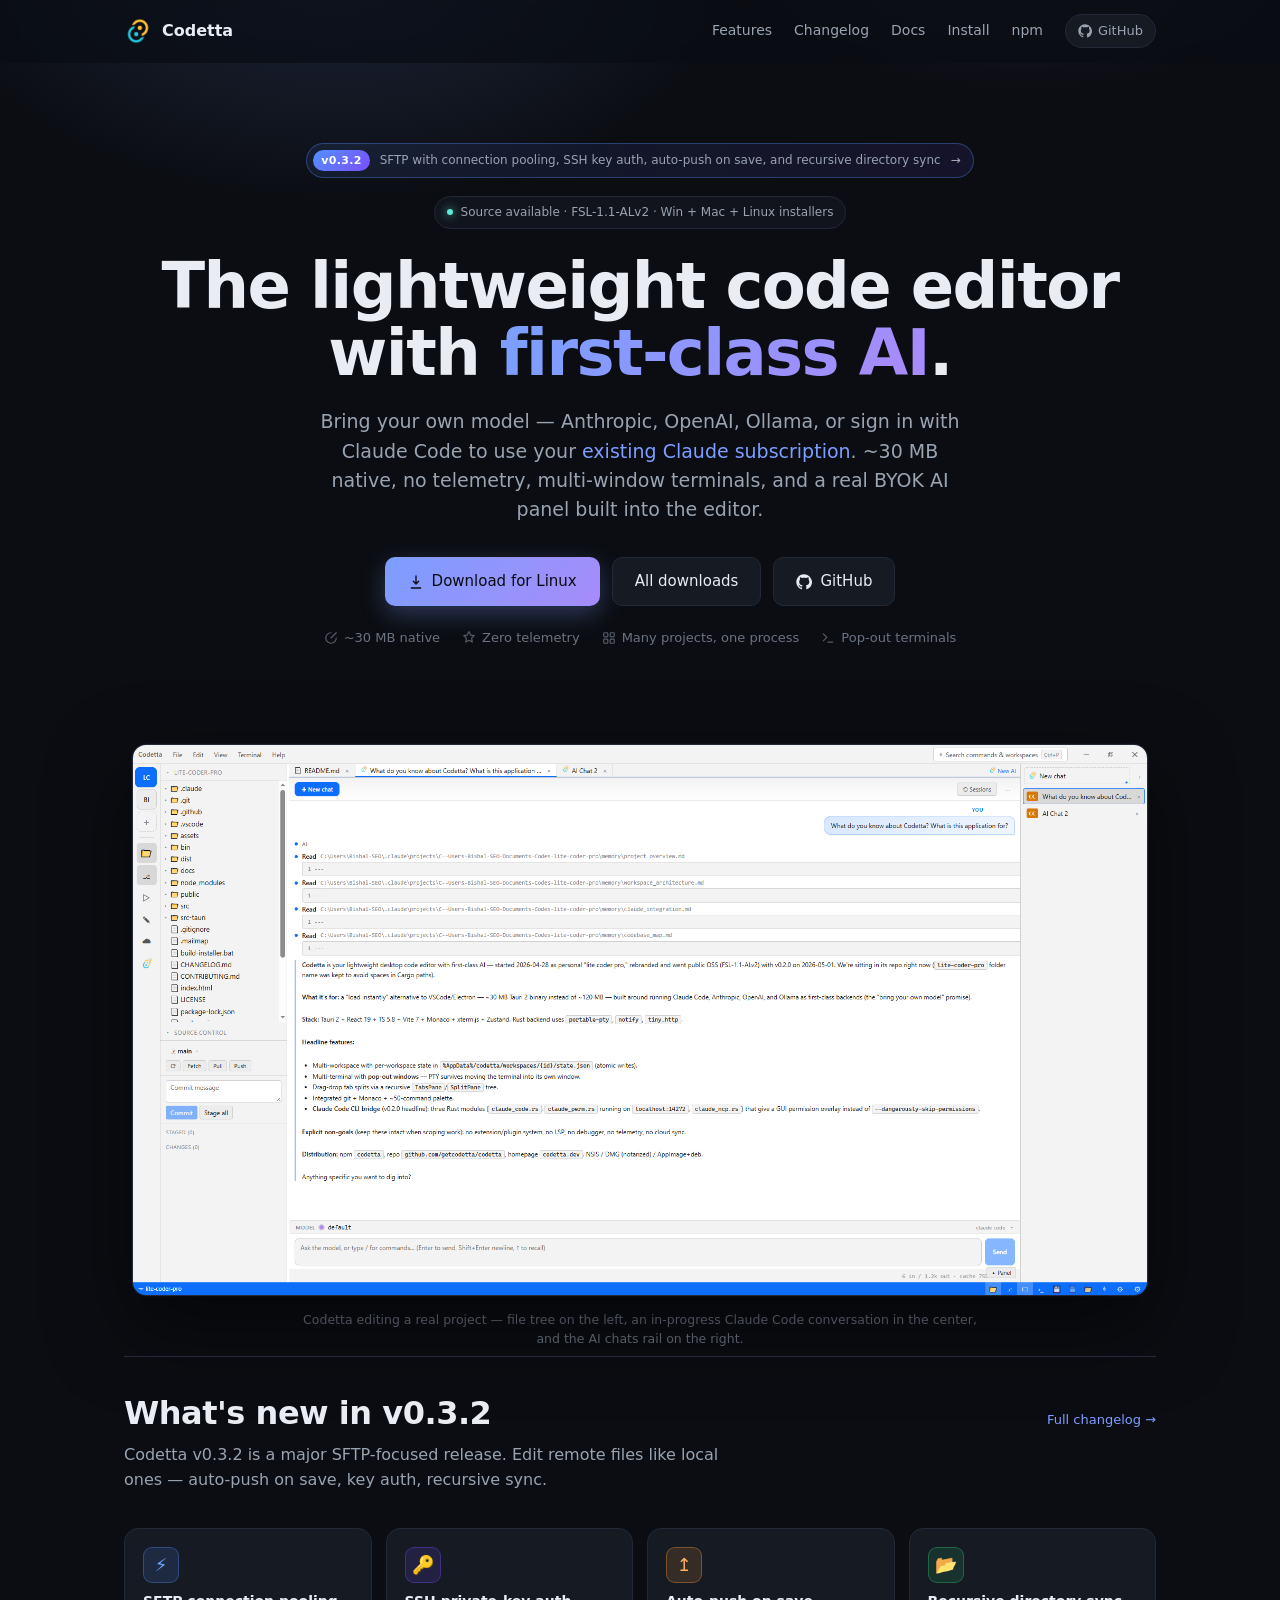
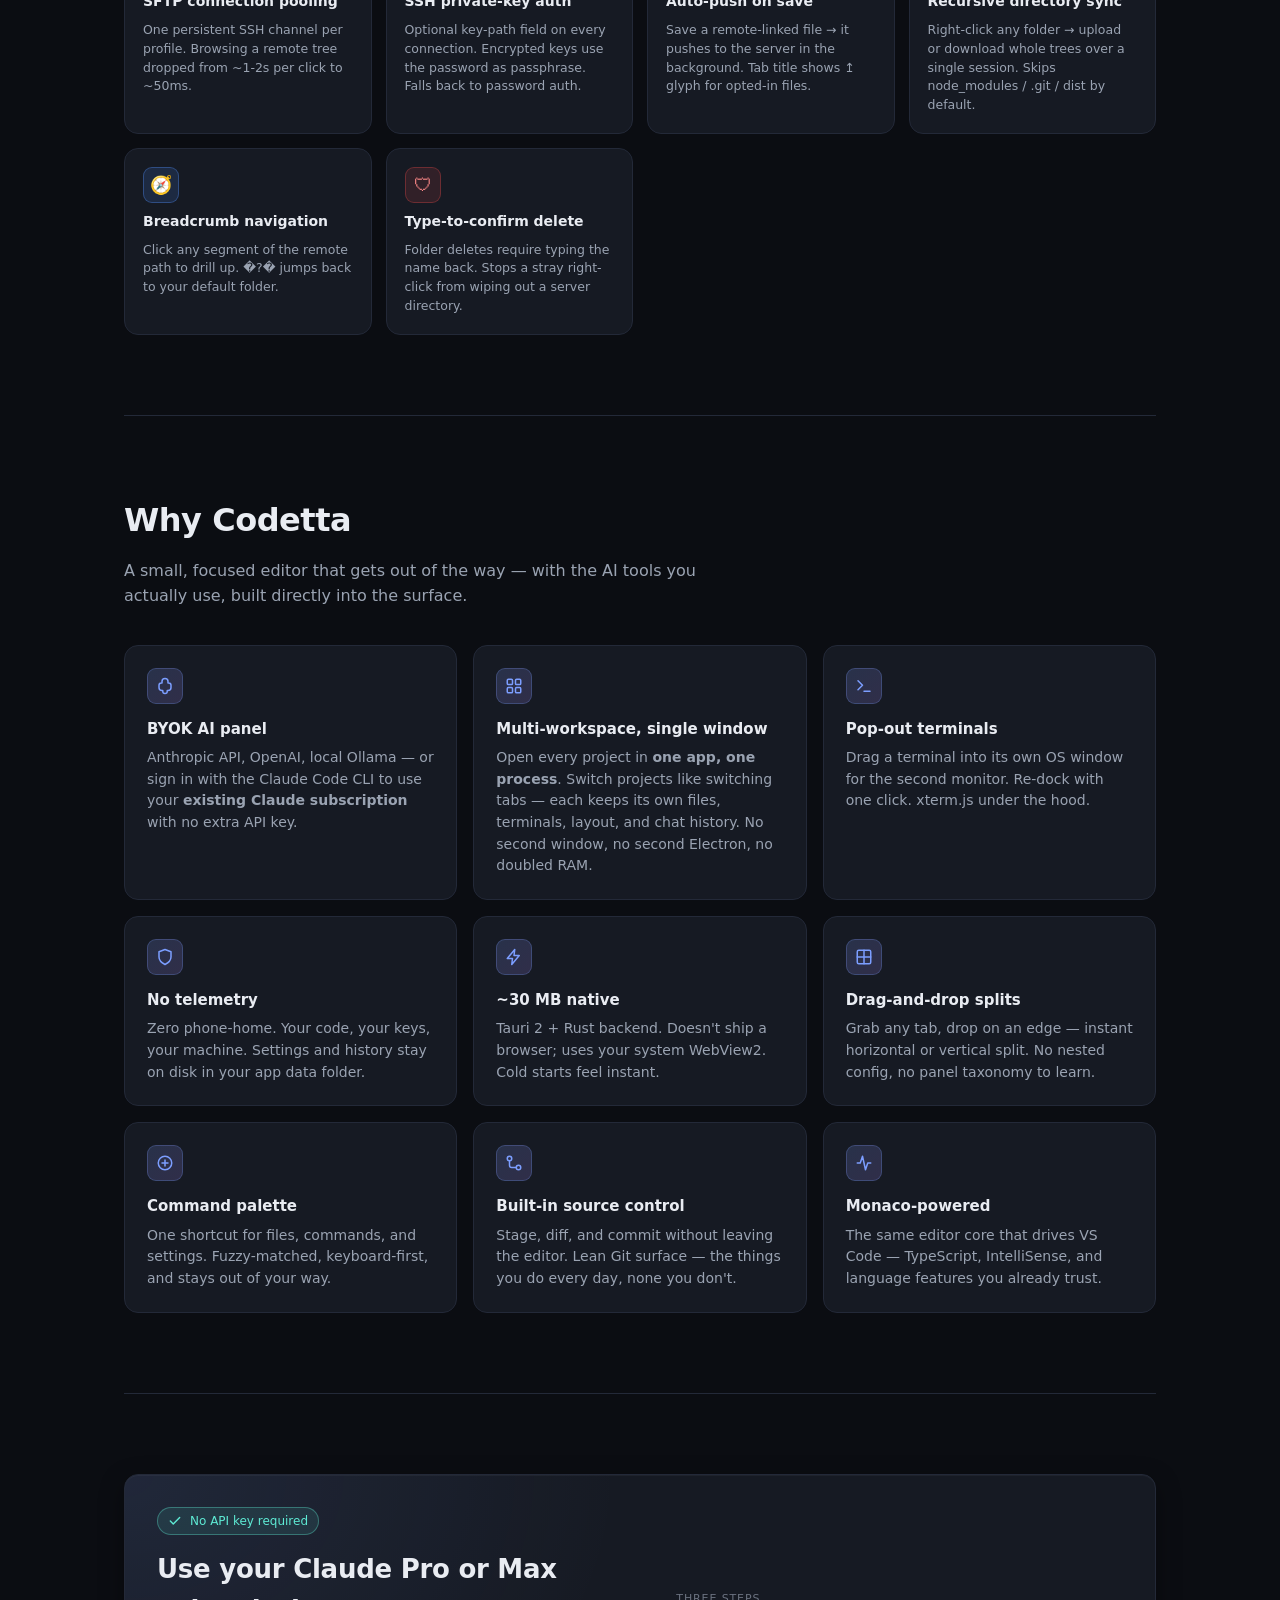
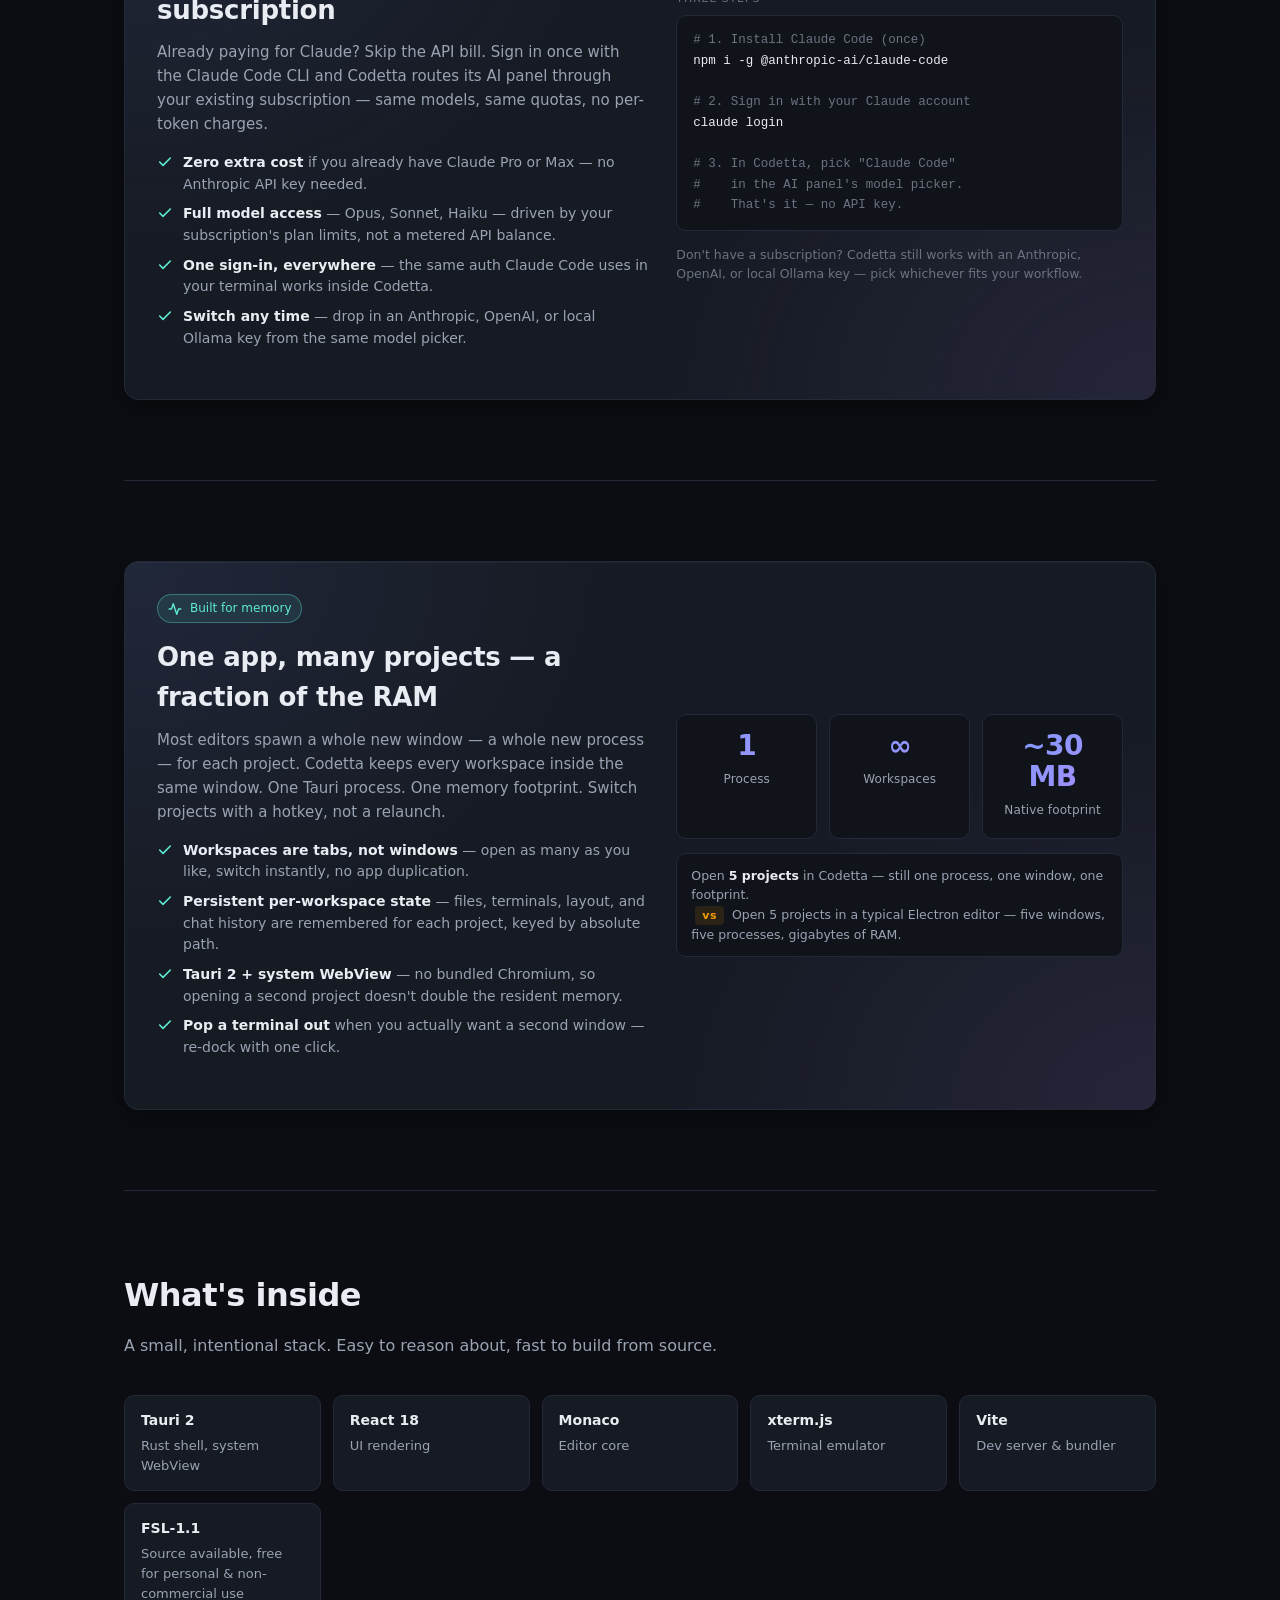
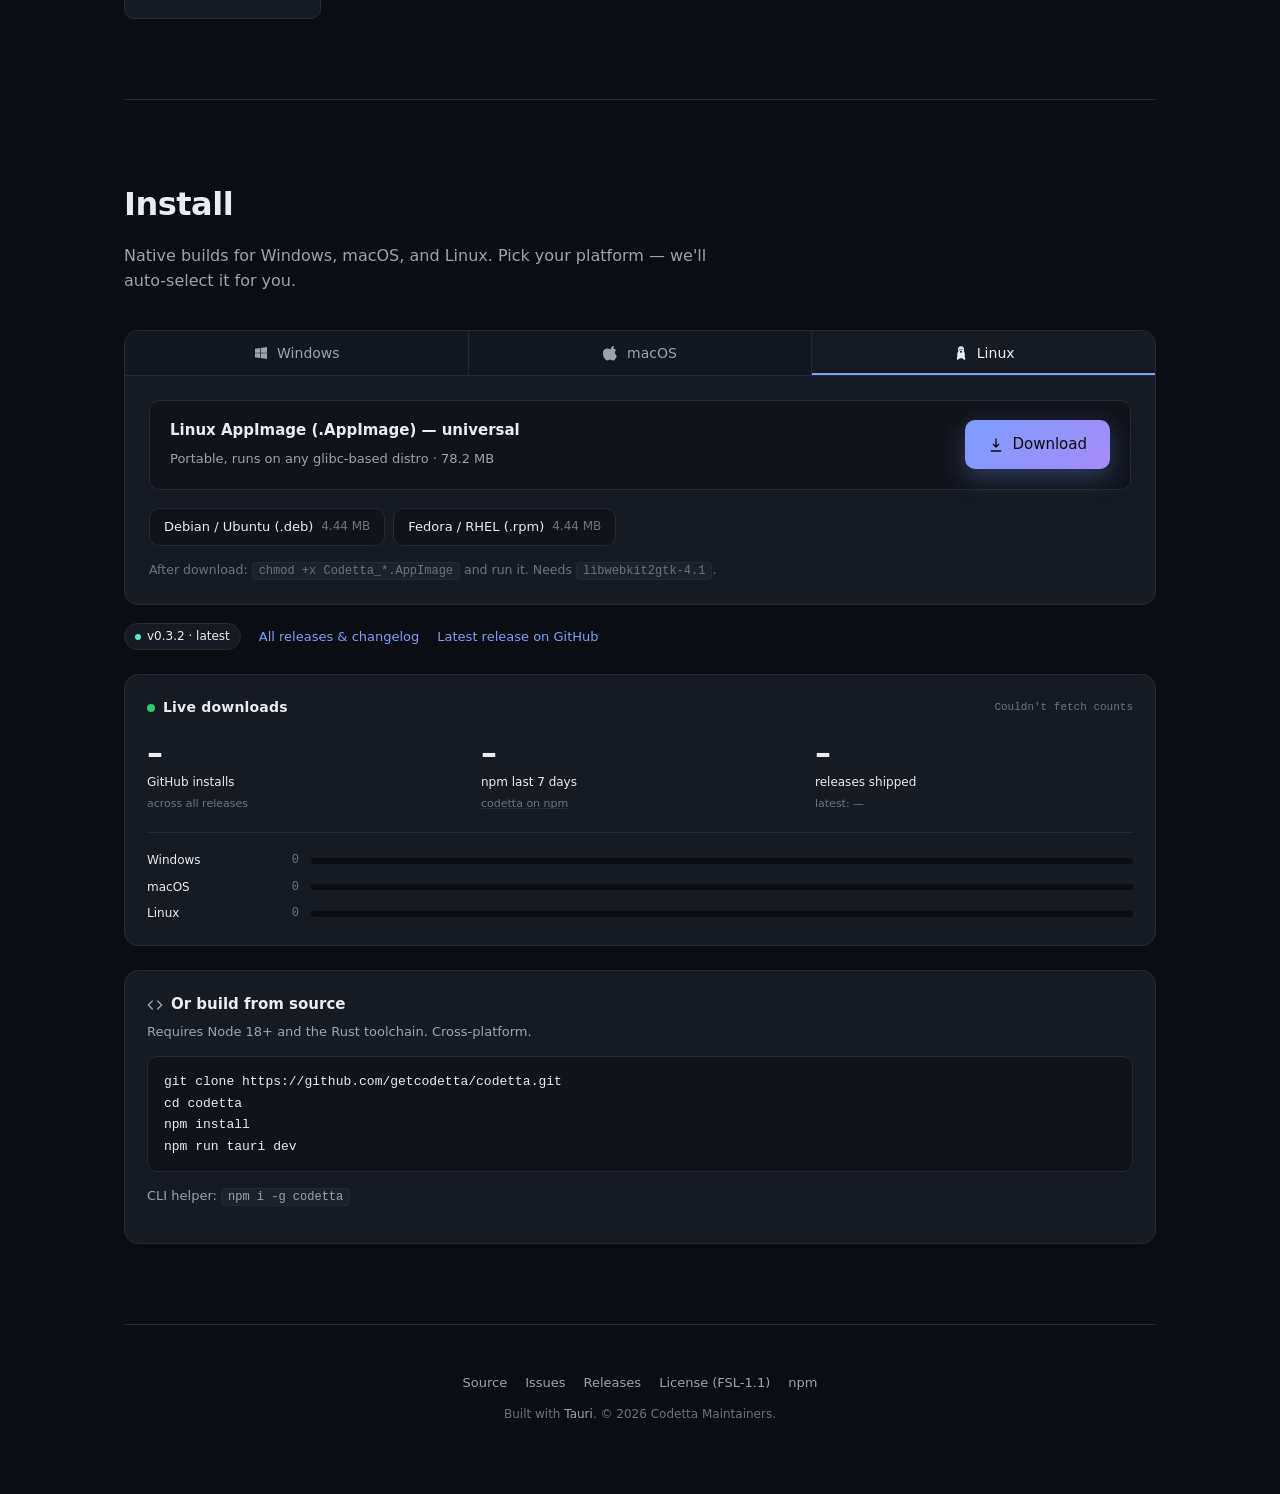
==== index.html @ acc669cd "Wire real app screenshots into the site - Hero (index.html) now shows codetta_workspace.png — the AI" ====
﻿<!doctype html>
<html lang="en">
<head>
  <meta charset="utf-8" />
  <meta name="viewport" content="width=device-width, initial-scale=1" />
  <meta name="theme-color" content="#0b0d12" />
  <title>Codetta — A lightweight desktop code editor with AI</title>
  <meta name="description" content="A lightweight desktop code editor with first-class AI. Bring your own model — Anthropic, OpenAI, Ollama, or Claude Code. ~30 MB, no telemetry, free and open source." />

  <!-- Open Graph (Facebook, LinkedIn, Slack, Discord, etc.) -->
  <meta property="og:title" content="Codetta — Lightweight code editor with first-class AI" />
  <meta property="og:description" content="BYOK AI panel — Anthropic, OpenAI, Ollama, or Claude Code (use your existing Pro/Max subscription). Multi-workspace, pop-out terminals. ~30 MB native. No telemetry. Open source." />
  <meta property="og:url" content="https://codetta.dev" />
  <meta property="og:type" content="website" />
  <meta property="og:site_name" content="Codetta" />
  <meta property="og:image" content="https://codetta.dev/og-image.png" />
  <meta property="og:image:secure_url" content="https://codetta.dev/og-image.png" />
  <meta property="og:image:type" content="image/png" />
  <meta property="og:image:width" content="1200" />
  <meta property="og:image:height" content="630" />
  <meta property="og:image:alt" content="Codetta — the lightweight code editor with first-class AI" />

  <!-- Twitter / X large card -->
  <meta name="twitter:card" content="summary_large_image" />
  <meta name="twitter:title" content="Codetta" />
  <meta name="twitter:description" content="Lightweight desktop code editor with first-class AI. BYOK — Anthropic, OpenAI, Ollama, or Claude Code. No telemetry. Open source." />
  <meta name="twitter:image" content="https://codetta.dev/og-image.png" />
  <meta name="twitter:image:alt" content="Codetta — the lightweight code editor with first-class AI" />

  <!-- Favicon — app icon -->
  <link rel="icon" type="image/png" sizes="512x512" href="/favicon.png" />
  <link rel="icon" type="image/x-icon" href="/favicon.ico" />
  <link rel="apple-touch-icon" sizes="512x512" href="/apple-touch-icon.png" />
  <link rel="preconnect" href="https://github.com" crossorigin />
  <link rel="stylesheet" href="/style.css" />

  <!-- Google tag (gtag.js) - GSC verification handled via Cloudflare DNS -->
  <script async src="https://www.googletagmanager.com/gtag/js?id=G-7SSVKE7H2V"></script>
  <script>
    window.dataLayer = window.dataLayer || [];
    function gtag(){dataLayer.push(arguments);}
    gtag('js', new Date());
    gtag('config', 'G-7SSVKE7H2V');
  </script>

  <!-- All styles live in /style.css -->
</head>
<body>
  <div class="nav-wrap" id="navWrap">
    <div class="container">
      <nav>
        <a class="brand" href="/" aria-label="Codetta home">
          <img class="logo" src="/favicon.png" alt="" width="28" height="28" />
          Codetta
        </a>
        <span class="spacer"></span>
        <div class="nav-links">
          <a href="/features.html">Features</a>
          <a href="/changelog.html">Changelog</a>
          <a href="/docs.html">Docs</a>
          <a href="#install">Install</a>
          <a href="https://www.npmjs.com/package/codetta">npm</a>
          <a class="pill" href="https://github.com/getcodetta/codetta" rel="noopener">
            <svg viewBox="0 0 24 24" fill="currentColor" aria-hidden="true"><path d="M12 .5C5.7.5.5 5.7.5 12c0 5.1 3.3 9.4 7.8 10.9.6.1.8-.2.8-.6v-2.1c-3.2.7-3.9-1.5-3.9-1.5-.5-1.4-1.3-1.7-1.3-1.7-1.1-.7.1-.7.1-.7 1.2.1 1.8 1.2 1.8 1.2 1 1.8 2.8 1.3 3.5 1 .1-.8.4-1.3.8-1.6-2.6-.3-5.3-1.3-5.3-5.7 0-1.3.5-2.3 1.2-3.1-.1-.3-.5-1.5.1-3.2 0 0 1-.3 3.3 1.2 1-.3 2-.4 3-.4s2 .1 3 .4c2.3-1.5 3.3-1.2 3.3-1.2.6 1.7.2 2.9.1 3.2.8.8 1.2 1.9 1.2 3.1 0 4.4-2.7 5.4-5.3 5.7.4.4.8 1.1.8 2.2v3.3c0 .3.2.7.8.6 4.5-1.5 7.8-5.8 7.8-10.9C23.5 5.7 18.3.5 12 .5z"/></svg>
            GitHub
          </a>
        </div>
      </nav>
    </div>
  </div>

  <div class="container">
    <header class="hero">
      <a href="/changelog.html" class="release-banner" title="See full changelog">
        <span class="release-banner-tag">v0.3.2</span>
        <span class="release-banner-text">
          SFTP with connection pooling, SSH key auth, auto-push on save, and recursive directory sync
        </span>
        <span class="release-banner-arrow">→</span>
      </a>
      <span class="eyebrow"><span class="dot"></span> Source available · FSL-1.1-ALv2 · Win + Mac + Linux installers</span>
      <h1>The lightweight code editor with <span class="grad">first-class AI</span>.</h1>
      <p class="tagline">
        Bring your own model — Anthropic, OpenAI, Ollama, or sign in with Claude Code to use your <a href="#claude-subscription">existing Claude subscription</a>.
        ~30&nbsp;MB native, no telemetry, multi-window terminals, and a real BYOK AI panel built into the editor.
      </p>
      <div class="cta-row">
        <a id="heroDownload" class="btn btn-primary" href="https://github.com/getcodetta/codetta/releases/latest/download/Codetta_0.3.2_x64-setup.exe" data-os="windows">
          <svg viewBox="0 0 24 24" fill="none" stroke="currentColor" stroke-width="2" stroke-linecap="round" stroke-linejoin="round" aria-hidden="true"><path d="M12 3v12m0 0l-4-4m4 4l4-4M5 21h14"/></svg>
          <span data-download-label>Download for Windows</span>
        </a>
        <a class="btn btn-secondary" href="#install">
          All downloads
        </a>
        <a class="btn btn-secondary" href="https://github.com/getcodetta/codetta">
          <svg viewBox="0 0 24 24" fill="currentColor" aria-hidden="true"><path d="M12 .5C5.7.5.5 5.7.5 12c0 5.1 3.3 9.4 7.8 10.9.6.1.8-.2.8-.6v-2.1c-3.2.7-3.9-1.5-3.9-1.5-.5-1.4-1.3-1.7-1.3-1.7-1.1-.7.1-.7.1-.7 1.2.1 1.8 1.2 1.8 1.2 1 1.8 2.8 1.3 3.5 1 .1-.8.4-1.3.8-1.6-2.6-.3-5.3-1.3-5.3-5.7 0-1.3.5-2.3 1.2-3.1-.1-.3-.5-1.5.1-3.2 0 0 1-.3 3.3 1.2 1-.3 2-.4 3-.4s2 .1 3 .4c2.3-1.5 3.3-1.2 3.3-1.2.6 1.7.2 2.9.1 3.2.8.8 1.2 1.9 1.2 3.1 0 4.4-2.7 5.4-5.3 5.7.4.4.8 1.1.8 2.2v3.3c0 .3.2.7.8.6 4.5-1.5 7.8-5.8 7.8-10.9C23.5 5.7 18.3.5 12 .5z"/></svg>
          GitHub
        </a>
      </div>
      <div class="meta-row">
        <span>
          <svg viewBox="0 0 24 24" fill="none" stroke="currentColor" stroke-width="2" stroke-linecap="round" stroke-linejoin="round"><path d="M21 12a9 9 0 11-9-9"/><path d="M21 3l-9 9"/></svg>
          ~30 MB native
        </span>
        <span>
          <svg viewBox="0 0 24 24" fill="none" stroke="currentColor" stroke-width="2" stroke-linecap="round" stroke-linejoin="round"><path d="M12 1l3 6 6 .9-4.5 4.4 1 6.7L12 16l-5.5 3 1-6.7L3 7.9 9 7z"/></svg>
          Zero telemetry
        </span>
        <span>
          <svg viewBox="0 0 24 24" fill="none" stroke="currentColor" stroke-width="2" stroke-linecap="round" stroke-linejoin="round"><rect x="3" y="3" width="7" height="7" rx="1.5"/><rect x="14" y="3" width="7" height="7" rx="1.5"/><rect x="3" y="14" width="7" height="7" rx="1.5"/><rect x="14" y="14" width="7" height="7" rx="1.5"/></svg>
          Many projects, one process
        </span>
        <span>
          <svg viewBox="0 0 24 24" fill="none" stroke="currentColor" stroke-width="2" stroke-linecap="round" stroke-linejoin="round"><path d="M4 17l6-6-6-6"/><path d="M12 19h8"/></svg>
          Pop-out terminals
        </span>
      </div>
    </header>

    <div class="hero-shot">
      <a href="/screenshots/codetta_workspace.png" target="_blank" rel="noopener" class="hero-shot-frame">
        <img
          src="/screenshots/codetta_workspace.png"
          alt="Codetta editor showing the file explorer, an active AI chat conversation in the editor pane (Claude Code asking what the project does, with live tool-call rows), and the AI chats rail on the right"
          loading="eager"
          decoding="async"
          width="1920"
          height="1040"
        />
      </a>
      <p class="hero-shot-caption">
        Codetta editing a real project — file tree on the left, an in-progress Claude Code conversation in the center, and the AI chats rail on the right.
      </p>
    </div>

    <section id="whats-new">
      <div class="whats-new-head">
        <h2>What's new in v0.3.2</h2>
        <a class="whats-new-link" href="/changelog.html">Full changelog →</a>
      </div>
      <p class="lede">Codetta v0.3.2 is a major SFTP-focused release. Edit remote files like local ones — auto-push on save, key auth, recursive sync.</p>
      <div class="whats-new-grid">
        <div class="wn-card">
          <div class="wn-icon" data-c="cyan">⚡</div>
          <div class="wn-title">SFTP connection pooling</div>
          <div class="wn-text">One persistent SSH channel per profile. Browsing a remote tree dropped from ~1-2s per click to ~50ms.</div>
        </div>
        <div class="wn-card">
          <div class="wn-icon" data-c="purple">🔑</div>
          <div class="wn-title">SSH private-key auth</div>
          <div class="wn-text">Optional key-path field on every connection. Encrypted keys use the password as passphrase. Falls back to password auth.</div>
        </div>
        <div class="wn-card">
          <div class="wn-icon" data-c="orange">↥</div>
          <div class="wn-title">Auto-push on save</div>
          <div class="wn-text">Save a remote-linked file → it pushes to the server in the background. Tab title shows ↥ glyph for opted-in files.</div>
        </div>
        <div class="wn-card">
          <div class="wn-icon" data-c="green">📂</div>
          <div class="wn-title">Recursive directory sync</div>
          <div class="wn-text">Right-click any folder → upload or download whole trees over a single session. Skips node_modules / .git / dist by default.</div>
        </div>
        <div class="wn-card">
          <div class="wn-icon" data-c="cyan">🧭</div>
          <div class="wn-title">Breadcrumb navigation</div>
          <div class="wn-text">Click any segment of the remote path to drill up. �?� jumps back to your default folder.</div>
        </div>
        <div class="wn-card">
          <div class="wn-icon" data-c="red">🛡</div>
          <div class="wn-title">Type-to-confirm delete</div>
          <div class="wn-text">Folder deletes require typing the name back. Stops a stray right-click from wiping out a server directory.</div>
        </div>
      </div>
    </section>

    <section id="features">
      <h2>Why Codetta</h2>
      <p class="lede">A small, focused editor that gets out of the way — with the AI tools you actually use, built directly into the surface.</p>
      <div class="features">
        <div class="feature">
          <div class="icon">
            <svg viewBox="0 0 24 24" fill="none" stroke="currentColor" stroke-width="2" stroke-linecap="round" stroke-linejoin="round"><path d="M12 2a4 4 0 014 4v2h1a3 3 0 013 3v3a4 4 0 01-4 4h-1v1a3 3 0 01-6 0v-1H8a4 4 0 01-4-4v-3a3 3 0 013-3h1V6a4 4 0 014-4z"/></svg>
          </div>
          <h3>BYOK AI panel</h3>
          <p>Anthropic API, OpenAI, local Ollama — or sign in with the Claude Code CLI to use your <strong>existing Claude subscription</strong> with no extra API key.</p>
        </div>
        <div class="feature">
          <div class="icon">
            <svg viewBox="0 0 24 24" fill="none" stroke="currentColor" stroke-width="2" stroke-linecap="round" stroke-linejoin="round"><rect x="3" y="3" width="7" height="7" rx="1.5"/><rect x="14" y="3" width="7" height="7" rx="1.5"/><rect x="3" y="14" width="7" height="7" rx="1.5"/><rect x="14" y="14" width="7" height="7" rx="1.5"/></svg>
          </div>
          <h3>Multi-workspace, single window</h3>
          <p>Open every project in <strong>one app, one process</strong>. Switch projects like switching tabs — each keeps its own files, terminals, layout, and chat history. No second window, no second Electron, no doubled RAM.</p>
        </div>
        <div class="feature">
          <div class="icon">
            <svg viewBox="0 0 24 24" fill="none" stroke="currentColor" stroke-width="2" stroke-linecap="round" stroke-linejoin="round"><polyline points="4 17 10 11 4 5"/><line x1="12" y1="19" x2="20" y2="19"/></svg>
          </div>
          <h3>Pop-out terminals</h3>
          <p>Drag a terminal into its own OS window for the second monitor. Re-dock with one click. xterm.js under the hood.</p>
        </div>
        <div class="feature">
          <div class="icon">
            <svg viewBox="0 0 24 24" fill="none" stroke="currentColor" stroke-width="2" stroke-linecap="round" stroke-linejoin="round"><path d="M12 22s8-4 8-10V5l-8-3-8 3v7c0 6 8 10 8 10z"/></svg>
          </div>
          <h3>No telemetry</h3>
          <p>Zero phone-home. Your code, your keys, your machine. Settings and history stay on disk in your app data folder.</p>
        </div>
        <div class="feature">
          <div class="icon">
            <svg viewBox="0 0 24 24" fill="none" stroke="currentColor" stroke-width="2" stroke-linecap="round" stroke-linejoin="round"><path d="M13 2L3 14h7l-1 8 10-12h-7l1-8z"/></svg>
          </div>
          <h3>~30 MB native</h3>
          <p>Tauri 2 + Rust backend. Doesn't ship a browser; uses your system WebView2. Cold starts feel instant.</p>
        </div>
        <div class="feature">
          <div class="icon">
            <svg viewBox="0 0 24 24" fill="none" stroke="currentColor" stroke-width="2" stroke-linecap="round" stroke-linejoin="round"><rect x="3" y="3" width="18" height="18" rx="2"/><line x1="12" y1="3" x2="12" y2="21"/><line x1="3" y1="12" x2="21" y2="12"/></svg>
          </div>
          <h3>Drag-and-drop splits</h3>
          <p>Grab any tab, drop on an edge — instant horizontal or vertical split. No nested config, no panel taxonomy to learn.</p>
        </div>
        <div class="feature">
          <div class="icon">
            <svg viewBox="0 0 24 24" fill="none" stroke="currentColor" stroke-width="2" stroke-linecap="round" stroke-linejoin="round"><circle cx="12" cy="12" r="9"/><path d="M8 12h8M12 8v8"/></svg>
          </div>
          <h3>Command palette</h3>
          <p>One shortcut for files, commands, and settings. Fuzzy-matched, keyboard-first, and stays out of your way.</p>
        </div>
        <div class="feature">
          <div class="icon">
            <svg viewBox="0 0 24 24" fill="none" stroke="currentColor" stroke-width="2" stroke-linecap="round" stroke-linejoin="round"><circle cx="6" cy="6" r="3"/><circle cx="18" cy="18" r="3"/><path d="M6 9v6a3 3 0 003 3h6"/></svg>
          </div>
          <h3>Built-in source control</h3>
          <p>Stage, diff, and commit without leaving the editor. Lean Git surface — the things you do every day, none you don't.</p>
        </div>
        <div class="feature">
          <div class="icon">
            <svg viewBox="0 0 24 24" fill="none" stroke="currentColor" stroke-width="2" stroke-linecap="round" stroke-linejoin="round"><path d="M3 12h4l3-9 4 18 3-9h4"/></svg>
          </div>
          <h3>Monaco-powered</h3>
          <p>The same editor core that drives VS Code — TypeScript, IntelliSense, and language features you already trust.</p>
        </div>
      </div>
    </section>

    <section id="claude-subscription">
      <div class="sub-callout">
        <div>
          <span class="tag">
            <svg viewBox="0 0 24 24" width="14" height="14" fill="none" stroke="currentColor" stroke-width="2.4" stroke-linecap="round" stroke-linejoin="round" aria-hidden="true"><polyline points="20 6 9 17 4 12"/></svg>
            No API key required
          </span>
          <h3>Use your Claude Pro or Max subscription</h3>
          <p>
            Already paying for Claude? Skip the API bill. Sign in once with the Claude Code CLI and Codetta routes its AI panel through your existing subscription — same models, same quotas, no per-token charges.
          </p>
          <ul>
            <li>
              <svg viewBox="0 0 24 24" fill="none" stroke="currentColor" stroke-width="2.4" stroke-linecap="round" stroke-linejoin="round"><polyline points="20 6 9 17 4 12"/></svg>
              <span><strong>Zero extra cost</strong> if you already have Claude Pro or Max — no Anthropic API key needed.</span>
            </li>
            <li>
              <svg viewBox="0 0 24 24" fill="none" stroke="currentColor" stroke-width="2.4" stroke-linecap="round" stroke-linejoin="round"><polyline points="20 6 9 17 4 12"/></svg>
              <span><strong>Full model access</strong> — Opus, Sonnet, Haiku — driven by your subscription's plan limits, not a metered API balance.</span>
            </li>
            <li>
              <svg viewBox="0 0 24 24" fill="none" stroke="currentColor" stroke-width="2.4" stroke-linecap="round" stroke-linejoin="round"><polyline points="20 6 9 17 4 12"/></svg>
              <span><strong>One sign-in, everywhere</strong> — the same auth Claude Code uses in your terminal works inside Codetta.</span>
            </li>
            <li>
              <svg viewBox="0 0 24 24" fill="none" stroke="currentColor" stroke-width="2.4" stroke-linecap="round" stroke-linejoin="round"><polyline points="20 6 9 17 4 12"/></svg>
              <span><strong>Switch any time</strong> — drop in an Anthropic, OpenAI, or local Ollama key from the same model picker.</span>
            </li>
          </ul>
        </div>
        <div>
          <div class="pre-label">Three steps</div>
<pre><code><span class="c"># 1. Install Claude Code (once)</span>
npm i -g @anthropic-ai/claude-code

<span class="c"># 2. Sign in with your Claude account</span>
claude login

<span class="c"># 3. In Codetta, pick "Claude Code"</span>
<span class="c">#    in the AI panel's model picker.</span>
<span class="c">#    That's it — no API key.</span></code></pre>
          <div class="note">Don't have a subscription? Codetta still works with an Anthropic, OpenAI, or local Ollama key — pick whichever fits your workflow.</div>
        </div>
      </div>
    </section>

    <section id="memory">
      <div class="sub-callout">
        <div>
          <span class="tag">
            <svg viewBox="0 0 24 24" width="14" height="14" fill="none" stroke="currentColor" stroke-width="2.4" stroke-linecap="round" stroke-linejoin="round" aria-hidden="true"><path d="M22 12h-4l-3 9L9 3l-3 9H2"/></svg>
            Built for memory
          </span>
          <h3>One app, many projects — a fraction of the RAM</h3>
          <p>
            Most editors spawn a whole new window — a whole new process — for each project. Codetta keeps every workspace inside the same window. One Tauri process. One memory footprint. Switch projects with a hotkey, not a relaunch.
          </p>
          <ul>
            <li>
              <svg viewBox="0 0 24 24" fill="none" stroke="currentColor" stroke-width="2.4" stroke-linecap="round" stroke-linejoin="round"><polyline points="20 6 9 17 4 12"/></svg>
              <span><strong>Workspaces are tabs, not windows</strong> — open as many as you like, switch instantly, no app duplication.</span>
            </li>
            <li>
              <svg viewBox="0 0 24 24" fill="none" stroke="currentColor" stroke-width="2.4" stroke-linecap="round" stroke-linejoin="round"><polyline points="20 6 9 17 4 12"/></svg>
              <span><strong>Persistent per-workspace state</strong> — files, terminals, layout, and chat history are remembered for each project, keyed by absolute path.</span>
            </li>
            <li>
              <svg viewBox="0 0 24 24" fill="none" stroke="currentColor" stroke-width="2.4" stroke-linecap="round" stroke-linejoin="round"><polyline points="20 6 9 17 4 12"/></svg>
              <span><strong>Tauri 2 + system WebView</strong> — no bundled Chromium, so opening a second project doesn't double the resident memory.</span>
            </li>
            <li>
              <svg viewBox="0 0 24 24" fill="none" stroke="currentColor" stroke-width="2.4" stroke-linecap="round" stroke-linejoin="round"><polyline points="20 6 9 17 4 12"/></svg>
              <span><strong>Pop a terminal out</strong> when you actually want a second window — re-dock with one click.</span>
            </li>
          </ul>
        </div>
        <div>
          <div class="stat-tiles">
            <div class="stat-tile">
              <span class="num">1</span>
              <span class="lbl">Process</span>
            </div>
            <div class="stat-tile">
              <span class="num">∞</span>
              <span class="lbl">Workspaces</span>
            </div>
            <div class="stat-tile">
              <span class="num">~30 MB</span>
              <span class="lbl">Native footprint</span>
            </div>
          </div>
          <div class="compare-bar">
            Open <strong>5 projects</strong> in Codetta — still one process, one window, one footprint.
            <br>
            <span class="vs">vs</span>
            Open 5 projects in a typical Electron editor — five windows, five processes, gigabytes of RAM.
          </div>
        </div>
      </div>
    </section>

    <section>
      <h2>What's inside</h2>
      <p class="lede">A small, intentional stack. Easy to reason about, fast to build from source.</p>
      <div class="stack">
        <div class="stack-item"><strong>Tauri 2</strong><span>Rust shell, system WebView</span></div>
        <div class="stack-item"><strong>React 18</strong><span>UI rendering</span></div>
        <div class="stack-item"><strong>Monaco</strong><span>Editor core</span></div>
        <div class="stack-item"><strong>xterm.js</strong><span>Terminal emulator</span></div>
        <div class="stack-item"><strong>Vite</strong><span>Dev server &amp; bundler</span></div>
        <div class="stack-item"><strong>FSL-1.1</strong><span>Source available, free for personal &amp; non-commercial use</span></div>
      </div>
    </section>

    <section id="install">
      <h2>Install</h2>
      <p class="lede">Native builds for Windows, macOS, and Linux. Pick your platform — we'll auto-select it for you.</p>

      <!-- Release version: v0.3.2. Bump filenames + version pill when releasing a new tag.
           Note: download links go live only after the GitHub draft release for the tag is published. -->

      <div class="platforms" id="platforms">
        <div class="tab-bar" role="tablist" aria-label="Choose your platform">
          <button class="tab-btn active" type="button" role="tab" data-os="windows" aria-controls="panel-windows" aria-selected="true">
            <svg viewBox="0 0 24 24" fill="currentColor" aria-hidden="true"><path d="M3 5.5L10.5 4.5v7H3zM11.5 4.4L21 3v8.5h-9.5zM3 12.5h7.5v7L3 18.5zM11.5 12.5H21V21l-9.5-1.4z"/></svg>
            Windows
          </button>
          <button class="tab-btn" type="button" role="tab" data-os="mac" aria-controls="panel-mac">
            <svg viewBox="0 0 24 24" fill="currentColor" aria-hidden="true"><path d="M16.5 1.5c.1 1.4-.5 2.7-1.3 3.6-.9.9-2.2 1.7-3.5 1.5-.2-1.4.5-2.7 1.3-3.6.9-.9 2.4-1.6 3.5-1.5zM20.6 17.4c-.5 1.1-1.1 2.2-1.9 3.2-1.1 1.4-2.2 2.7-3.9 2.7-1.7 0-2.2-1-4.1-1-1.9 0-2.5 1-4.1 1-1.7 0-3-1.5-4.1-2.9-2.2-2.9-3.9-8.3-1.6-12 1.1-1.8 3.1-3 5.2-3 1.7 0 3.3 1.1 4.1 1.1.9 0 2.7-1.4 4.7-1.2.8 0 3.1.3 4.6 2.5-2.4 1.5-2 4.7.1 7.5.6.8 1.4 1.6 1.0 2.1z"/></svg>
            macOS
          </button>
          <button class="tab-btn" type="button" role="tab" data-os="linux" aria-controls="panel-linux">
            <svg viewBox="0 0 24 24" fill="currentColor" aria-hidden="true"><path d="M12 2c-2.5 0-4.5 2-4.5 4.5 0 1 .3 1.9.8 2.6-.5.6-1.5 1.9-1.8 3.7-.4 2.6.5 4.4-.4 6.4-.5 1.1-.6 2 0 2.5.6.5 1.7.4 2.6-.3.7-.5 1.1-1.5 2.4-1.5h2c1.3 0 1.7 1 2.4 1.5.9.7 2 .8 2.6.3.6-.5.5-1.4 0-2.5-.9-2 0-3.8-.4-6.4-.3-1.8-1.3-3.1-1.8-3.7.5-.7.8-1.6.8-2.6C16.5 4 14.5 2 12 2zm-1.5 3.5c.6 0 1 .4 1 1s-.4 1-1 1-1-.4-1-1 .4-1 1-1zm3 0c.6 0 1 .4 1 1s-.4 1-1 1-1-.4-1-1 .4-1 1-1zM12 8.5c.8 0 1.5.7 1.5 1.5s-.7 1.5-1.5 1.5-1.5-.7-1.5-1.5.7-1.5 1.5-1.5z"/></svg>
            Linux
          </button>
        </div>

        <div class="tab-panels">
          <!-- Windows -->
          <div class="tab-panel active" data-os="windows" id="panel-windows" role="tabpanel">
            <a class="download-primary" href="https://github.com/getcodetta/codetta/releases/download/v0.3.2/Codetta_0.3.2_x64-setup.exe">
              <span class="info">
                <strong>Windows installer (.exe) — recommended</strong>
                <span>NSIS installer · auto-update · 2.35 MB</span>
              </span>
              <span class="btn btn-primary">
                <svg viewBox="0 0 24 24" fill="none" stroke="currentColor" stroke-width="2" stroke-linecap="round" stroke-linejoin="round"><path d="M12 3v12m0 0l-4-4m4 4l4-4M5 21h14"/></svg>
                Download
              </span>
            </a>
            <div class="alt-downloads">
              <a href="https://github.com/getcodetta/codetta/releases/download/v0.3.2/Codetta_0.3.2_x64_en-US.msi">
                Windows MSI <span class="size">3.43 MB</span>
              </a>
            </div>
            <p class="platform-note">Requires Windows 10/11 with WebView2 (pre-installed on most modern Windows builds).</p>
          </div>

          <!-- macOS -->
          <div class="tab-panel" data-os="mac" id="panel-mac" role="tabpanel">
            <a class="download-primary" href="https://github.com/getcodetta/codetta/releases/download/v0.3.2/Codetta_0.3.2_universal.dmg">
              <span class="info">
                <strong>macOS Universal disk image (.dmg)</strong>
                <span>Apple Silicon + Intel · 6.82 MB</span>
              </span>
              <span class="btn btn-primary">
                <svg viewBox="0 0 24 24" fill="none" stroke="currentColor" stroke-width="2" stroke-linecap="round" stroke-linejoin="round"><path d="M12 3v12m0 0l-4-4m4 4l4-4M5 21h14"/></svg>
                Download
              </span>
            </a>
            <div class="alt-downloads">
              <a href="https://github.com/getcodetta/codetta/releases/download/v0.3.2/Codetta_universal.app.tar.gz">
                App bundle (.app.tar.gz) <span class="size">6.75 MB</span>
              </a>
            </div>
            <p class="platform-note">Unsigned build — first launch needs <code>System Settings → Privacy &amp; Security → Open Anyway</code>.</p>
          </div>

          <!-- Linux -->
          <div class="tab-panel" data-os="linux" id="panel-linux" role="tabpanel">
            <a class="download-primary" href="https://github.com/getcodetta/codetta/releases/download/v0.3.2/Codetta_0.3.2_amd64.AppImage">
              <span class="info">
                <strong>Linux AppImage (.AppImage) — universal</strong>
                <span>Portable, runs on any glibc-based distro · 78.2 MB</span>
              </span>
              <span class="btn btn-primary">
                <svg viewBox="0 0 24 24" fill="none" stroke="currentColor" stroke-width="2" stroke-linecap="round" stroke-linejoin="round"><path d="M12 3v12m0 0l-4-4m4 4l4-4M5 21h14"/></svg>
                Download
              </span>
            </a>
            <div class="alt-downloads">
              <a href="https://github.com/getcodetta/codetta/releases/download/v0.3.2/Codetta_0.3.2_amd64.deb">
                Debian / Ubuntu (.deb) <span class="size">4.44 MB</span>
              </a>
              <a href="https://github.com/getcodetta/codetta/releases/download/v0.3.2/Codetta-0.3.2-1.x86_64.rpm">
                Fedora / RHEL (.rpm) <span class="size">4.44 MB</span>
              </a>
            </div>
            <p class="platform-note">After download: <code>chmod +x Codetta_*.AppImage</code> and run it. Needs <code>libwebkit2gtk-4.1</code>.</p>
          </div>
        </div>
      </div>

      <div class="version-bar">
        <span class="ver-pill"><span class="dot"></span> v0.3.2 · latest</span>
        <a href="https://github.com/getcodetta/codetta/releases">All releases &amp; changelog</a>
        <a href="https://github.com/getcodetta/codetta/releases/latest">Latest release on GitHub</a>
      </div>

      <div class="downloads-tracker" id="downloadsTracker" aria-live="polite">
        <div class="dl-tracker-head">
          <span class="dl-tracker-title">
            <span class="dl-tracker-pulse"></span>
            Live downloads
          </span>
          <span class="dl-tracker-meta" id="dlTrackerMeta">Loading…</span>
        </div>
        <div class="dl-tracker-grid">
          <div class="dl-tracker-stat">
            <span class="dl-tracker-num" id="dlGhTotal">—</span>
            <span class="dl-tracker-lbl">GitHub installs</span>
            <span class="dl-tracker-sub" id="dlGhSub">across all releases</span>
          </div>
          <div class="dl-tracker-stat">
            <span class="dl-tracker-num" id="dlNpmWeek">—</span>
            <span class="dl-tracker-lbl">npm last 7 days</span>
            <span class="dl-tracker-sub">
              <a href="https://www.npmjs.com/package/codetta" rel="noopener">codetta on npm</a>
            </span>
          </div>
          <div class="dl-tracker-stat">
            <span class="dl-tracker-num" id="dlReleases">—</span>
            <span class="dl-tracker-lbl">releases shipped</span>
            <span class="dl-tracker-sub" id="dlLatestRel">latest: —</span>
          </div>
        </div>
        <div class="dl-tracker-bar" id="dlTrackerBar" hidden>
          <div class="dl-tracker-bar-row">
            <span class="dl-tracker-bar-name">Windows</span>
            <span class="dl-tracker-bar-count" id="dlWinCount">0</span>
            <div class="dl-tracker-bar-track"><div class="dl-tracker-bar-fill" data-os="win" id="dlWinFill"></div></div>
          </div>
          <div class="dl-tracker-bar-row">
            <span class="dl-tracker-bar-name">macOS</span>
            <span class="dl-tracker-bar-count" id="dlMacCount">0</span>
            <div class="dl-tracker-bar-track"><div class="dl-tracker-bar-fill" data-os="mac" id="dlMacFill"></div></div>
          </div>
          <div class="dl-tracker-bar-row">
            <span class="dl-tracker-bar-name">Linux</span>
            <span class="dl-tracker-bar-count" id="dlLinCount">0</span>
            <div class="dl-tracker-bar-track"><div class="dl-tracker-bar-fill" data-os="lin" id="dlLinFill"></div></div>
          </div>
        </div>
      </div>

      <div class="source-card">
        <h3>
          <svg viewBox="0 0 24 24" fill="none" stroke="currentColor" stroke-width="2" stroke-linecap="round" stroke-linejoin="round"><polyline points="16 18 22 12 16 6"/><polyline points="8 6 2 12 8 18"/></svg>
          Or build from source
        </h3>
        <p>Requires Node 18+ and the Rust toolchain. Cross-platform.</p>
<pre><code>git clone https://github.com/getcodetta/codetta.git
cd codetta
npm install
npm run tauri dev</code></pre>
        <p class="platform-note" style="margin-top:14px">CLI helper: <code>npm i -g codetta</code></p>
      </div>
    </section>

    <footer>
      <div class="ftr-links">
        <a href="https://github.com/getcodetta/codetta">Source</a>
        <a href="https://github.com/getcodetta/codetta/issues">Issues</a>
        <a href="https://github.com/getcodetta/codetta/releases">Releases</a>
        <a href="https://github.com/getcodetta/codetta/blob/main/LICENSE">License (FSL-1.1)</a>
        <a href="https://www.npmjs.com/package/codetta">npm</a>
      </div>
      <p class="copy">Built with <a href="https://tauri.app">Tauri</a>. © 2026 Codetta Maintainers.</p>
    </footer>
  </div>

  <script>
    (function () {
      // --- sticky nav scroll state ---
      var nav = document.getElementById('navWrap');
      var onScroll = function () {
        if (window.scrollY > 4) nav.classList.add('scrolled');
        else nav.classList.remove('scrolled');
      };
      window.addEventListener('scroll', onScroll, { passive: true });
      onScroll();

      // --- detect OS for download tabs + hero CTA ---
      function detectOS() {
        var ua = (navigator.userAgent || '').toLowerCase();
        var p = (navigator.platform || '').toLowerCase();
        if (/mac|iphone|ipad|ipod/.test(ua) || /mac/.test(p)) return 'mac';
        if (/linux|x11|cros/.test(ua) || /linux/.test(p)) return 'linux';
        return 'windows';
      }

      var DOWNLOADS = {
        windows: {
          label: 'Download for Windows',
          href: 'https://github.com/getcodetta/codetta/releases/download/v0.3.2/Codetta_0.3.2_x64-setup.exe'
        },
        mac: {
          label: 'Download for macOS',
          href: 'https://github.com/getcodetta/codetta/releases/download/v0.3.2/Codetta_0.3.2_universal.dmg'
        },
        linux: {
          label: 'Download for Linux',
          href: 'https://github.com/getcodetta/codetta/releases/download/v0.3.2/Codetta_0.3.2_amd64.AppImage'
        }
      };

      var detected = detectOS();

      // Update hero CTA to match detected OS
      var hero = document.getElementById('heroDownload');
      if (hero && DOWNLOADS[detected]) {
        hero.setAttribute('href', DOWNLOADS[detected].href);
        hero.setAttribute('data-os', detected);
        var heroLabel = hero.querySelector('[data-download-label]');
        if (heroLabel) heroLabel.textContent = DOWNLOADS[detected].label;
      }

      // --- live downloads tracker ---
      // Fetches GitHub releases (per-asset download counts) + npm
      // weekly downloads. Cached in localStorage for 5 min so repeat
      // page views don't burn through GitHub's 60-req/hr unauth quota.
      (function () {
        var REPO = 'getcodetta/codetta';
        var NPM_PKG = 'codetta';
        var CACHE_KEY = 'codetta.dl.tracker.v1';
        var CACHE_TTL_MS = 5 * 60 * 1000;

        function fmt(n) {
          if (n == null || isNaN(n)) return '—';
          if (n >= 1000000) return (n / 1000000).toFixed(1) + 'M';
          if (n >= 10000) return (n / 1000).toFixed(0) + 'k';
          if (n >= 1000) return (n / 1000).toFixed(1) + 'k';
          return String(n);
        }

        function classifyAsset(name) {
          var n = (name || '').toLowerCase();
          if (n.indexOf('.exe') >= 0 || n.indexOf('.msi') >= 0 || n.indexOf('-setup') >= 0 || n.indexOf('windows') >= 0 || n.indexOf('x64_en-us') >= 0) return 'win';
          if (n.indexOf('.dmg') >= 0 || n.indexOf('.app') >= 0 || n.indexOf('darwin') >= 0 || n.indexOf('mac') >= 0 || n.indexOf('universal') >= 0) return 'mac';
          if (n.indexOf('.appimage') >= 0 || n.indexOf('.deb') >= 0 || n.indexOf('.rpm') >= 0 || n.indexOf('linux') >= 0 || n.indexOf('amd64') >= 0 || n.indexOf('x86_64') >= 0) return 'lin';
          return null;
        }

        function aggregate(releases) {
          var totals = { all: 0, win: 0, mac: 0, lin: 0 };
          var releaseCount = 0;
          var latestTag = null;
          (releases || []).forEach(function (r) {
            if (r.draft) return;
            releaseCount++;
            if (!latestTag) latestTag = r.tag_name || null;
            (r.assets || []).forEach(function (a) {
              var c = a.download_count || 0;
              totals.all += c;
              var k = classifyAsset(a.name);
              if (k && totals[k] !== undefined) totals[k] += c;
            });
          });
          return { totals: totals, releaseCount: releaseCount, latestTag: latestTag };
        }

        function paint(data) {
          var t = data.gh.totals;
          var ghTotal = document.getElementById('dlGhTotal');
          var ghSub = document.getElementById('dlGhSub');
          var npmWeek = document.getElementById('dlNpmWeek');
          var releases = document.getElementById('dlReleases');
          var latestRel = document.getElementById('dlLatestRel');
          var meta = document.getElementById('dlTrackerMeta');
          var bar = document.getElementById('dlTrackerBar');

          if (ghTotal) {
            ghTotal.textContent = fmt(t.all);
            ghTotal.classList.remove('is-loading');
            ghTotal.classList.add('just-updated');
            setTimeout(function () { ghTotal.classList.remove('just-updated'); }, 1500);
          }
          if (ghSub) ghSub.textContent = 'across ' + data.gh.releaseCount + ' release' + (data.gh.releaseCount === 1 ? '' : 's');
          if (npmWeek) {
            npmWeek.textContent = fmt(data.npm);
            npmWeek.classList.remove('is-loading');
          }
          if (releases) {
            releases.textContent = String(data.gh.releaseCount);
            releases.classList.remove('is-loading');
          }
          if (latestRel && data.gh.latestTag) latestRel.textContent = 'latest: ' + data.gh.latestTag;

          if (bar && t.all > 0) {
            bar.hidden = false;
            var max = Math.max(t.win, t.mac, t.lin, 1);
            ['win', 'mac', 'lin'].forEach(function (os) {
              var fill = document.getElementById('dl' + os.charAt(0).toUpperCase() + os.slice(1) + 'Fill');
              var count = document.getElementById('dl' + os.charAt(0).toUpperCase() + os.slice(1) + 'Count');
              if (fill) fill.style.width = ((t[os] / max) * 100) + '%';
              if (count) count.textContent = fmt(t[os]);
            });
          }

          if (meta) {
            var d = new Date(data.fetchedAt);
            meta.textContent = 'Updated ' + d.toLocaleTimeString();
          }
        }

        function loadCached() {
          try {
            var raw = localStorage.getItem(CACHE_KEY);
            if (!raw) return null;
            var parsed = JSON.parse(raw);
            if (!parsed || !parsed.fetchedAt) return null;
            if (Date.now() - parsed.fetchedAt > CACHE_TTL_MS) return null;
            return parsed;
          } catch (_) { return null; }
        }

        function saveCached(data) {
          try { localStorage.setItem(CACHE_KEY, JSON.stringify(data)); } catch (_) {}
        }

        function fail(msg) {
          var meta = document.getElementById('dlTrackerMeta');
          if (meta) meta.textContent = msg || 'Couldn\'t fetch counts';
          ['dlGhTotal', 'dlNpmWeek', 'dlReleases'].forEach(function (id) {
            var el = document.getElementById(id);
            if (el && el.textContent === '—') el.textContent = '–';
          });
        }

        // Try cache first.
        var cached = loadCached();
        if (cached) {
          paint(cached);
        }

        // Fetch fresh in background even if cache hit, so the user sees
        // the latest numbers within ~1s of opening the page.
        var ghPromise = fetch(
          'https://api.github.com/repos/' + REPO + '/releases?per_page=100',
          { headers: { 'Accept': 'application/vnd.github+json' } }
        ).then(function (r) {
          if (!r.ok) throw new Error('gh ' + r.status);
          return r.json();
        }).then(aggregate).catch(function (e) { console.warn('GH fetch failed', e); return null; });

        var npmPromise = fetch(
          'https://api.npmjs.org/downloads/point/last-week/' + NPM_PKG
        ).then(function (r) {
          if (!r.ok) throw new Error('npm ' + r.status);
          return r.json();
        }).then(function (j) { return j && typeof j.downloads === 'number' ? j.downloads : 0; })
          .catch(function (e) { console.warn('npm fetch failed', e); return null; });

        Promise.all([ghPromise, npmPromise]).then(function (results) {
          var gh = results[0];
          var npm = results[1];
          if (!gh && npm == null) {
            if (!cached) fail('Couldn\'t fetch counts');
            return;
          }
          var data = {
            gh: gh || { totals: { all: 0, win: 0, mac: 0, lin: 0 }, releaseCount: 0, latestTag: null },
            npm: npm == null ? 0 : npm,
            fetchedAt: Date.now(),
          };
          paint(data);
          saveCached(data);
        });
      })();

      // --- platform tab switching ---
      var platforms = document.getElementById('platforms');
      if (platforms) {
        var tabs = platforms.querySelectorAll('.tab-btn');
        var panels = platforms.querySelectorAll('.tab-panel');
        function activate(os) {
          tabs.forEach(function (t) {
            t.classList.toggle('active', t.dataset.os === os);
            t.setAttribute('aria-selected', t.dataset.os === os ? 'true' : 'false');
          });
          panels.forEach(function (p) {
            p.classList.toggle('active', p.dataset.os === os);
          });
        }
        tabs.forEach(function (t) {
          t.addEventListener('click', function () { activate(t.dataset.os); });
        });
        activate(detected);
      }
    })();
  </script>
</body>
</html>
---- style.css ----
:root {
  --bg: #0b0d12;
  --bg-2: #10131a;
  --bg-elev: #161a23;
  --bg-elev-2: #1c2230;
  --border: #232938;
  --border-strong: #2e3548;
  --fg: #e9ecf2;
  --fg-dim: #9aa3b2;
  --fg-mute: #6b7280;
  --accent: #7c9eff;
  --accent-2: #a78bfa;
  --accent-cyan: #5eead4;
  --accent-hover: #a8c0ff;
  --warn: #f59e0b;
  --shadow: 0 1px 0 rgba(255,255,255,0.04) inset, 0 8px 24px rgba(0,0,0,0.35);
  --radius: 10px;
  --radius-lg: 14px;
}

* { box-sizing: border-box; }
html, body { margin: 0; padding: 0; }
html { scroll-behavior: smooth; }
body {
  font-family: -apple-system, BlinkMacSystemFont, "Segoe UI", Inter, system-ui, sans-serif;
  background: var(--bg);
  color: var(--fg);
  line-height: 1.55;
  -webkit-font-smoothing: antialiased;
  text-rendering: optimizeLegibility;
  overflow-x: hidden;
}

/* ambient glow */
body::before {
  content: "";
  position: fixed;
  inset: -20% -10% auto -10%;
  height: 70vh;
  background:
    radial-gradient(40% 60% at 30% 20%, rgba(124,158,255,0.18), transparent 70%),
    radial-gradient(35% 50% at 75% 10%, rgba(167,139,250,0.14), transparent 70%);
  pointer-events: none;
  z-index: 0;
}

a { color: var(--accent); text-decoration: none; }
a:hover { color: var(--accent-hover); }

.container { max-width: 1080px; margin: 0 auto; padding: 0 24px; position: relative; z-index: 1; }

/* ---------- Nav ---------- */
.nav-wrap {
  position: sticky;
  top: 0;
  z-index: 50;
  backdrop-filter: saturate(140%) blur(10px);
  -webkit-backdrop-filter: saturate(140%) blur(10px);
  background: rgba(11,13,18,0.72);
  border-bottom: 1px solid transparent;
  transition: border-color .2s ease;
}
.nav-wrap.scrolled { border-bottom-color: var(--border); }
nav {
  padding: 14px 0;
  display: flex;
  align-items: center;
  gap: 22px;
  font-size: 14px;
}
nav .brand {
  font-weight: 600;
  font-size: 16px;
  display: inline-flex;
  align-items: center;
  gap: 10px;
  color: var(--fg);
  text-decoration: none;
}
nav .brand:hover { color: var(--fg); }
nav .brand .logo {
  width: 28px;
  height: 28px;
  display: block;
  border-radius: 6px;
}
nav .spacer { flex: 1; }
nav .nav-links { display: flex; gap: 22px; align-items: center; }
nav .nav-links a { color: var(--fg-dim); }
nav .nav-links a:hover { color: var(--fg); }
nav .nav-links a.active { color: var(--fg); }
nav .pill {
  display: inline-flex;
  align-items: center;
  gap: 6px;
  padding: 6px 12px;
  border: 1px solid var(--border);
  border-radius: 999px;
  color: var(--fg);
  background: var(--bg-elev);
  font-size: 13px;
}
nav .pill:hover { border-color: var(--border-strong); }
nav .pill svg { width: 14px; height: 14px; }
@media (max-width: 720px) {
  nav .nav-links a:not(.pill) { display: none; }
}

/* ---------- Hero ---------- */
header.hero { padding: 80px 0 40px; text-align: center; }
.release-banner {
  display: inline-flex;
  align-items: center;
  gap: 10px;
  padding: 6px 12px 6px 6px;
  margin-bottom: 18px;
  border: 1px solid rgba(82, 144, 255, 0.35);
  background: linear-gradient(
    90deg,
    rgba(82, 144, 255, 0.10),
    rgba(122, 79, 255, 0.10)
  );
  border-radius: 999px;
  font-size: 12px;
  color: var(--fg);
  text-decoration: none;
  transition: transform 160ms ease, border-color 160ms ease, background 160ms ease;
}
.release-banner:hover {
  transform: translateY(-1px);
  border-color: rgba(82, 144, 255, 0.6);
  background: linear-gradient(
    90deg,
    rgba(82, 144, 255, 0.18),
    rgba(122, 79, 255, 0.18)
  );
  color: var(--fg);
}
.release-banner-tag {
  padding: 2px 8px;
  background: linear-gradient(135deg, #5290ff, #7a4fff);
  color: #fff;
  border-radius: 999px;
  font-weight: 600;
  font-size: 11px;
  letter-spacing: 0.3px;
}
.release-banner-text { color: var(--fg-dim); }
.release-banner-arrow {
  color: var(--fg);
  opacity: 0.7;
  transition: transform 200ms ease, opacity 200ms ease;
}
.release-banner:hover .release-banner-arrow {
  transform: translateX(3px);
  opacity: 1;
}
.eyebrow {
  display: inline-flex;
  align-items: center;
  gap: 8px;
  padding: 6px 12px;
  border: 1px solid var(--border);
  background: rgba(22,26,35,0.6);
  border-radius: 999px;
  font-size: 12px;
  color: var(--fg-dim);
  margin-bottom: 24px;
}
.eyebrow .dot {
  width: 6px; height: 6px; border-radius: 50%;
  background: var(--accent-cyan);
  box-shadow: 0 0 10px var(--accent-cyan);
}
header.hero h1 {
  font-size: clamp(38px, 6.2vw, 64px);
  line-height: 1.05;
  margin: 0 0 20px;
  letter-spacing: -0.025em;
  font-weight: 700;
}
header.hero h1 .grad {
  background: linear-gradient(135deg, var(--accent) 10%, var(--accent-2) 90%);
  -webkit-background-clip: text;
  background-clip: text;
  color: transparent;
}
header.hero .tagline {
  font-size: clamp(16px, 2.1vw, 19px);
  color: var(--fg-dim);
  max-width: 640px;
  margin: 0 auto 32px;
}
.cta-row {
  display: flex;
  justify-content: center;
  gap: 12px;
  flex-wrap: wrap;
}
.btn {
  display: inline-flex;
  align-items: center;
  gap: 8px;
  padding: 12px 22px;
  border-radius: var(--radius);
  font-weight: 500;
  font-size: 15px;
  transition: transform .12s ease, background .15s, border-color .15s, box-shadow .15s;
  border: 1px solid transparent;
  cursor: pointer;
}
.btn svg { width: 16px; height: 16px; }
.btn:active { transform: translateY(1px); }
.btn-primary {
  background: linear-gradient(135deg, var(--accent), var(--accent-2));
  color: #0a0c10;
  box-shadow: 0 8px 24px rgba(124,158,255,0.30);
}
.btn-primary:hover { filter: brightness(1.06); color: #0a0c10; }
.btn-secondary {
  background: var(--bg-elev);
  color: var(--fg);
  border-color: var(--border);
}
.btn-secondary:hover { border-color: var(--border-strong); background: var(--bg-elev-2); color: var(--fg); }

.meta-row {
  margin-top: 22px;
  display: flex;
  justify-content: center;
  gap: 22px;
  flex-wrap: wrap;
  color: var(--fg-mute);
  font-size: 13px;
}
.meta-row span { display: inline-flex; align-items: center; gap: 6px; }
.meta-row svg { width: 14px; height: 14px; opacity: 0.8; }

/* ---------- Hero screenshot (real app capture) ---------- */
.hero-shot {
  margin: 56px auto 0;
  max-width: 1100px;
  padding: 0 8px;
  text-align: center;
}
.hero-shot-frame {
  display: block;
  border: 1px solid var(--border);
  border-radius: var(--radius-lg);
  overflow: hidden;
  box-shadow:
    0 30px 80px rgba(0, 0, 0, 0.55),
    0 1px 0 rgba(255, 255, 255, 0.04) inset,
    0 0 0 1px rgba(124, 158, 255, 0.04);
  background: var(--bg-2);
  transition: transform 200ms ease, box-shadow 200ms ease;
  position: relative;
}
.hero-shot-frame:hover {
  transform: translateY(-3px);
  box-shadow:
    0 36px 100px rgba(0, 0, 0, 0.65),
    0 1px 0 rgba(255, 255, 255, 0.06) inset,
    0 0 0 1px rgba(124, 158, 255, 0.18);
}
.hero-shot-frame img {
  display: block;
  width: 100%;
  height: auto;
}
.hero-shot-caption {
  margin: 14px auto 0;
  max-width: 680px;
  color: var(--fg-mute);
  font-size: 12.5px;
  line-height: 1.55;
}

/* When a deep-feature visual is a screenshot rather than code text. */
.deep-visual.deep-visual-img {
  padding: 0;
  background: transparent;
  border: none;
  overflow: visible;
}
.deep-visual.deep-visual-img::before { display: none; }
.deep-visual-img a {
  display: block;
  border: 1px solid var(--border);
  border-radius: var(--radius);
  overflow: hidden;
  box-shadow: 0 16px 40px rgba(0, 0, 0, 0.45);
  transition: transform 200ms ease, border-color 200ms ease;
}
.deep-visual-img a:hover {
  transform: translateY(-2px);
  border-color: var(--border-strong);
}
.deep-visual-img img {
  display: block;
  width: 100%;
  height: auto;
}

/* Inline screenshot in docs (small, inline, captioned). */
.docs-shot {
  margin: 18px 0;
  display: flex;
  flex-direction: column;
  gap: 6px;
}
.docs-shot a {
  display: block;
  border: 1px solid var(--border);
  border-radius: var(--radius);
  overflow: hidden;
  background: var(--bg-2);
  max-width: 480px;
  transition: border-color 160ms ease;
}
.docs-shot a:hover { border-color: var(--border-strong); }
.docs-shot img {
  display: block;
  width: 100%;
  height: auto;
}
.docs-shot-caption {
  font-size: 12px;
  color: var(--fg-mute);
}

/* ---------- Editor preview (legacy mockup, retained for fallback) ---------- */
.preview-wrap {
  margin: 56px auto 0;
  max-width: 980px;
  padding: 0 8px;
}
.preview {
  border: 1px solid var(--border);
  background: var(--bg-2);
  border-radius: var(--radius-lg);
  box-shadow: 0 30px 80px rgba(0,0,0,0.55), 0 1px 0 rgba(255,255,255,0.04) inset;
  overflow: hidden;
}
.preview .titlebar {
  display: flex;
  align-items: center;
  gap: 8px;
  padding: 10px 14px;
  background: linear-gradient(180deg, #1a1f2c, #141823);
  border-bottom: 1px solid var(--border);
}
.preview .traffic { display: flex; gap: 6px; }
.preview .traffic span {
  width: 11px; height: 11px; border-radius: 50%; display: inline-block;
}
.traffic .r { background: #ff5f57; }
.traffic .y { background: #febc2e; }
.traffic .g { background: #28c840; }
.preview .title {
  color: var(--fg-dim);
  font-size: 12px;
  margin: 0 auto;
  letter-spacing: 0.02em;
}

.preview .body {
  display: grid;
  grid-template-columns: 180px 1fr 280px;
  min-height: 360px;
}
.preview .sidebar {
  background: #11151e;
  border-right: 1px solid var(--border);
  padding: 12px 8px;
  font-size: 12.5px;
  color: var(--fg-dim);
}
.preview .sidebar .label {
  text-transform: uppercase;
  letter-spacing: .08em;
  color: var(--fg-mute);
  font-size: 11px;
  padding: 6px 8px 8px;
}
.preview .sidebar .item {
  padding: 4px 8px;
  border-radius: 6px;
  display: flex;
  align-items: center;
  gap: 8px;
}
.preview .sidebar .item.active { background: #1d2433; color: var(--fg); }
.preview .sidebar .item .ico { width: 12px; height: 12px; opacity: .7; }
.preview .sidebar .nest { padding-left: 12px; }

.preview .editor {
  background: var(--bg-2);
  display: flex;
  flex-direction: column;
  min-width: 0;
}
.preview .tabs {
  display: flex;
  border-bottom: 1px solid var(--border);
  background: #131722;
  font-size: 12.5px;
}
.preview .tab {
  padding: 10px 14px;
  color: var(--fg-dim);
  border-right: 1px solid var(--border);
  display: inline-flex;
  align-items: center;
  gap: 8px;
}
.preview .tab.active {
  background: var(--bg-2);
  color: var(--fg);
  box-shadow: inset 0 2px 0 var(--accent);
}
.preview .code {
  padding: 16px 18px;
  font-family: "JetBrains Mono", "SF Mono", Menlo, Consolas, monospace;
  font-size: 12.5px;
  line-height: 1.65;
  flex: 1;
  overflow: hidden;
  counter-reset: ln;
}
.preview .code .line { display: block; white-space: pre; }
.preview .code .line::before {
  counter-increment: ln;
  content: counter(ln);
  display: inline-block;
  width: 22px;
  color: var(--fg-mute);
  margin-right: 14px;
  text-align: right;
}
.tk-k { color: #c084fc; }
.tk-s { color: #86efac; }
.tk-fn { color: #93c5fd; }
.tk-c { color: #6b7280; font-style: italic; }
.tk-n { color: #fcd34d; }
.tk-p { color: #f9a8d4; }

.preview .ai {
  background: #10141d;
  border-left: 1px solid var(--border);
  display: flex;
  flex-direction: column;
  min-width: 0;
}
.preview .ai-header {
  padding: 10px 14px;
  border-bottom: 1px solid var(--border);
  display: flex;
  align-items: center;
  justify-content: space-between;
  font-size: 12px;
  color: var(--fg-dim);
}
.preview .ai-model {
  display: inline-flex;
  align-items: center;
  gap: 6px;
  padding: 3px 8px;
  background: #1c2230;
  border: 1px solid var(--border);
  border-radius: 999px;
  color: var(--fg);
  font-size: 11px;
}
.preview .ai-model .dot { width: 6px; height: 6px; border-radius: 50%; background: var(--accent-cyan); }
.preview .ai-body { padding: 12px; display: flex; flex-direction: column; gap: 10px; flex: 1; }
.preview .msg {
  padding: 10px 12px;
  border-radius: 10px;
  font-size: 12.5px;
  line-height: 1.55;
}
.preview .msg.user {
  background: #1b2333;
  align-self: flex-end;
  max-width: 95%;
  color: var(--fg);
}
.preview .msg.ai {
  background: #161b27;
  border: 1px solid var(--border);
  color: var(--fg-dim);
}
.preview .msg.ai .accent { color: var(--accent); }
.preview .ai-input {
  border-top: 1px solid var(--border);
  padding: 10px 12px;
  color: var(--fg-mute);
  font-size: 12px;
  background: #0e121b;
}
.preview .ai-input::before {
  content: "> ";
  color: var(--accent);
}

@media (max-width: 820px) {
  .preview .body { grid-template-columns: 1fr; }
  .preview .sidebar { display: none; }
  .preview .ai { border-left: none; border-top: 1px solid var(--border); }
}

/* ---------- Sections ---------- */
section {
  padding: 80px 0;
  border-top: 1px solid var(--border);
  position: relative;
}
section h2 {
  font-size: clamp(24px, 3vw, 32px);
  margin: 0 0 14px;
  letter-spacing: -0.015em;
  font-weight: 700;
}
section .lede {
  color: var(--fg-dim);
  max-width: 620px;
  margin: 0 0 36px;
  font-size: 16px;
}

/* ---------- What's New ---------- */
#whats-new {
  margin-top: 8px;
  padding-top: 32px;
}
.whats-new-head {
  display: flex;
  justify-content: space-between;
  align-items: baseline;
  flex-wrap: wrap;
  gap: 12px;
  margin-bottom: 4px;
}
.whats-new-head h2 { margin: 0; }
.whats-new-link {
  color: var(--accent);
  font-size: 13px;
  font-weight: 500;
  text-decoration: none;
  transition: color 160ms ease;
}
.whats-new-link:hover { color: var(--accent-2); }
.whats-new-grid {
  display: grid;
  grid-template-columns: repeat(auto-fit, minmax(240px, 1fr));
  gap: 14px;
  margin-top: 22px;
}
.wn-card {
  background: var(--bg-elev);
  border: 1px solid var(--border);
  border-radius: var(--radius-lg);
  padding: 18px;
  display: flex;
  flex-direction: column;
  gap: 8px;
  transition: transform 160ms ease, border-color 160ms ease;
  position: relative;
  overflow: hidden;
}
.wn-card::before {
  content: "";
  position: absolute;
  top: 0;
  left: 0;
  right: 0;
  height: 2px;
  background: linear-gradient(90deg, var(--accent), var(--accent-2));
  opacity: 0;
  transition: opacity 160ms ease;
}
.wn-card:hover {
  transform: translateY(-2px);
  border-color: var(--border-strong);
}
.wn-card:hover::before { opacity: 1; }
.wn-icon {
  width: 36px;
  height: 36px;
  border-radius: 9px;
  display: grid;
  place-items: center;
  font-size: 18px;
  line-height: 1;
  border: 1px solid;
}
.wn-icon[data-c="cyan"] {
  background: rgba(82, 144, 255, 0.14);
  border-color: rgba(82, 144, 255, 0.35);
  color: #6ba6ff;
}
.wn-icon[data-c="purple"] {
  background: rgba(122, 79, 255, 0.14);
  border-color: rgba(122, 79, 255, 0.35);
  color: #b08aff;
}
.wn-icon[data-c="orange"] {
  background: rgba(255, 158, 61, 0.14);
  border-color: rgba(255, 158, 61, 0.35);
  color: #ffb061;
}
.wn-icon[data-c="green"] {
  background: rgba(46, 204, 113, 0.14);
  border-color: rgba(46, 204, 113, 0.35);
  color: #7ddc99;
}
.wn-icon[data-c="red"] {
  background: rgba(220, 70, 70, 0.14);
  border-color: rgba(220, 70, 70, 0.35);
  color: #ff8989;
}
.wn-title {
  font-size: 14px;
  font-weight: 600;
  color: var(--fg);
}
.wn-text {
  font-size: 12.5px;
  color: var(--fg-dim);
  line-height: 1.5;
}

/* ---------- Features ---------- */
.features {
  display: grid;
  grid-template-columns: repeat(auto-fit, minmax(260px, 1fr));
  gap: 16px;
}
.feature {
  background: var(--bg-elev);
  border: 1px solid var(--border);
  padding: 22px;
  border-radius: var(--radius-lg);
  transition: transform .15s ease, border-color .15s, background .15s;
}
.feature:hover {
  border-color: var(--border-strong);
  background: var(--bg-elev-2);
  transform: translateY(-2px);
}
.feature .icon {
  width: 36px;
  height: 36px;
  border-radius: 9px;
  background: linear-gradient(135deg, rgba(124,158,255,0.18), rgba(167,139,250,0.18));
  display: grid;
  place-items: center;
  color: var(--accent);
  margin-bottom: 14px;
  border: 1px solid rgba(124,158,255,0.25);
}
.feature .icon svg { width: 18px; height: 18px; }
.feature h3 {
  font-size: 15px;
  margin: 0 0 6px;
  color: var(--fg);
  font-weight: 600;
}
.feature p {
  font-size: 14px;
  color: var(--fg-dim);
  margin: 0;
  line-height: 1.55;
}

/* ---------- Subscription callout ---------- */
.sub-callout {
  display: grid;
  grid-template-columns: 1.1fr 1fr;
  gap: 28px;
  align-items: center;
  padding: 32px;
  border: 1px solid var(--border);
  border-radius: var(--radius-lg);
  background:
    radial-gradient(80% 120% at 0% 0%, rgba(124,158,255,0.10), transparent 60%),
    radial-gradient(80% 120% at 100% 100%, rgba(167,139,250,0.10), transparent 60%),
    var(--bg-elev);
  box-shadow: var(--shadow);
}
.sub-callout .tag {
  display: inline-flex;
  align-items: center;
  gap: 8px;
  padding: 4px 10px;
  border-radius: 999px;
  background: rgba(94,234,212,0.10);
  border: 1px solid rgba(94,234,212,0.35);
  color: var(--accent-cyan);
  font-size: 12px;
  font-weight: 500;
  margin-bottom: 14px;
}
.sub-callout h3 {
  margin: 0 0 10px;
  font-size: clamp(20px, 2.4vw, 26px);
  letter-spacing: -0.01em;
  font-weight: 700;
}
.sub-callout p {
  color: var(--fg-dim);
  margin: 0 0 16px;
  font-size: 15px;
  line-height: 1.6;
}
.sub-callout ul {
  list-style: none;
  padding: 0;
  margin: 0 0 18px;
  display: grid;
  gap: 8px;
}
.sub-callout ul li {
  color: var(--fg-dim);
  font-size: 14px;
  display: flex;
  gap: 10px;
  align-items: flex-start;
}
.sub-callout ul li svg {
  width: 16px; height: 16px;
  color: var(--accent-cyan);
  flex-shrink: 0;
  margin-top: 2px;
}
.sub-callout ul li strong { color: var(--fg); font-weight: 600; }
.sub-callout pre {
  margin: 0;
  font-size: 12.5px;
}
.sub-callout .pre-label {
  font-size: 11px;
  text-transform: uppercase;
  letter-spacing: 0.08em;
  color: var(--fg-mute);
  margin-bottom: 8px;
}
@media (max-width: 760px) {
  .sub-callout { grid-template-columns: 1fr; padding: 24px; }
}

/* ---------- Memory stat tiles ---------- */
.stat-tiles {
  display: grid;
  grid-template-columns: repeat(3, 1fr);
  gap: 12px;
}
.stat-tile {
  background: var(--bg-2);
  border: 1px solid var(--border);
  border-radius: var(--radius);
  padding: 16px 14px;
  text-align: center;
}
.stat-tile .num {
  display: block;
  font-size: clamp(22px, 3vw, 28px);
  font-weight: 700;
  letter-spacing: -0.02em;
  background: linear-gradient(135deg, var(--accent), var(--accent-2));
  -webkit-background-clip: text;
  background-clip: text;
  color: transparent;
  line-height: 1.1;
  margin-bottom: 4px;
}
.stat-tile .lbl {
  font-size: 12px;
  color: var(--fg-dim);
  letter-spacing: 0.01em;
}
.compare-bar {
  margin-top: 14px;
  padding: 12px 14px;
  background: var(--bg-2);
  border: 1px solid var(--border);
  border-radius: var(--radius);
  font-size: 12.5px;
  color: var(--fg-dim);
  line-height: 1.55;
}
.compare-bar strong { color: var(--fg); }
.compare-bar .vs {
  display: inline-block;
  padding: 1px 7px;
  border-radius: 4px;
  background: rgba(245,158,11,0.12);
  color: var(--warn);
  font-size: 11px;
  font-weight: 600;
  margin: 0 4px;
  letter-spacing: 0.04em;
}

/* ---------- Stack row ---------- */
.stack {
  display: grid;
  grid-template-columns: repeat(auto-fit, minmax(180px, 1fr));
  gap: 12px;
  margin-top: 28px;
}
.stack-item {
  padding: 14px 16px;
  background: var(--bg-elev);
  border: 1px solid var(--border);
  border-radius: var(--radius);
  font-size: 13px;
}
.stack-item strong { display: block; color: var(--fg); margin-bottom: 4px; font-size: 14px; }
.stack-item span { color: var(--fg-dim); }

/* ---------- Install ---------- */
.platforms {
  background: var(--bg-elev);
  border: 1px solid var(--border);
  border-radius: var(--radius-lg);
  overflow: hidden;
}
.tab-bar {
  display: flex;
  border-bottom: 1px solid var(--border);
  background: #131722;
}
.tab-btn {
  flex: 1;
  padding: 14px 16px;
  background: transparent;
  border: 0;
  border-right: 1px solid var(--border);
  color: var(--fg-dim);
  font-size: 14px;
  font-weight: 500;
  cursor: pointer;
  display: inline-flex;
  align-items: center;
  justify-content: center;
  gap: 8px;
  font-family: inherit;
  transition: background .15s, color .15s;
}
.tab-btn:last-child { border-right: 0; }
.tab-btn:hover { color: var(--fg); background: rgba(255,255,255,0.02); }
.tab-btn.active {
  color: var(--fg);
  background: var(--bg-elev);
  box-shadow: inset 0 -2px 0 var(--accent);
}
.tab-btn svg { width: 16px; height: 16px; }
.tab-panels { padding: 24px; }
.tab-panel { display: none; }
.tab-panel.active { display: block; animation: fadeIn .18s ease; }
@keyframes fadeIn { from { opacity: 0; transform: translateY(2px); } to { opacity: 1; transform: none; } }

.download-primary {
  display: flex;
  align-items: center;
  justify-content: space-between;
  gap: 16px;
  padding: 18px 20px;
  background: var(--bg-2);
  border: 1px solid var(--border);
  border-radius: var(--radius);
  margin-bottom: 18px;
}
.download-primary .info strong {
  display: block;
  color: var(--fg);
  font-size: 15px;
  margin-bottom: 4px;
}
.download-primary .info span {
  color: var(--fg-dim);
  font-size: 13px;
}
.download-primary .info code {
  color: var(--fg-dim);
  font-size: 12px;
  background: rgba(255,255,255,0.03);
  padding: 1px 6px;
  border-radius: 4px;
  border: 1px solid var(--border);
}
.alt-downloads {
  display: flex;
  flex-wrap: wrap;
  gap: 8px;
  margin-bottom: 14px;
}
.alt-downloads a {
  display: inline-flex;
  align-items: center;
  gap: 8px;
  padding: 8px 14px;
  background: var(--bg-2);
  border: 1px solid var(--border);
  border-radius: var(--radius);
  color: var(--fg);
  font-size: 13px;
  transition: border-color .15s, background .15s;
}
.alt-downloads a:hover {
  border-color: var(--border-strong);
  background: var(--bg-elev-2);
  color: var(--fg);
}
.alt-downloads a .size {
  color: var(--fg-mute);
  font-size: 12px;
}
.platform-note {
  color: var(--fg-mute);
  font-size: 12.5px;
  margin: 0;
}
.platform-note code {
  background: rgba(255,255,255,0.03);
  padding: 1px 6px;
  border-radius: 4px;
  border: 1px solid var(--border);
  font-size: 12px;
}
.version-bar {
  margin-top: 18px;
  display: flex;
  flex-wrap: wrap;
  gap: 10px 18px;
  align-items: center;
  color: var(--fg-mute);
  font-size: 13px;
}
.version-bar .ver-pill {
  display: inline-flex;
  align-items: center;
  gap: 6px;
  padding: 3px 10px;
  background: var(--bg-elev);
  border: 1px solid var(--border);
  border-radius: 999px;
  color: var(--fg);
  font-size: 12px;
  font-weight: 500;
}
.version-bar .ver-pill .dot { width: 6px; height: 6px; border-radius: 50%; background: var(--accent-cyan); }

/* ---------- Live downloads tracker ---------- */
.downloads-tracker {
  margin-top: 24px;
  background: var(--bg-elev);
  border: 1px solid var(--border);
  border-radius: var(--radius-lg);
  padding: 22px;
}
.dl-tracker-head {
  display: flex;
  justify-content: space-between;
  align-items: center;
  margin-bottom: 18px;
  flex-wrap: wrap;
  gap: 8px;
}
.dl-tracker-title {
  display: inline-flex;
  align-items: center;
  gap: 8px;
  font-size: 14px;
  font-weight: 600;
  color: var(--fg);
  letter-spacing: 0.2px;
}
.dl-tracker-pulse {
  width: 8px;
  height: 8px;
  border-radius: 50%;
  background: #2ecc71;
  box-shadow: 0 0 0 0 rgba(46, 204, 113, 0.5);
  animation: dlpulse 2s ease-out infinite;
}
@keyframes dlpulse {
  0% { box-shadow: 0 0 0 0 rgba(46, 204, 113, 0.55); }
  70% { box-shadow: 0 0 0 8px rgba(46, 204, 113, 0); }
  100% { box-shadow: 0 0 0 0 rgba(46, 204, 113, 0); }
}
.dl-tracker-meta {
  font-size: 11px;
  color: var(--fg-mute);
  font-family: var(--mono, ui-monospace, monospace);
}
.dl-tracker-grid {
  display: grid;
  grid-template-columns: repeat(auto-fit, minmax(160px, 1fr));
  gap: 16px;
}
.dl-tracker-stat {
  display: flex;
  flex-direction: column;
  gap: 4px;
}
.dl-tracker-num {
  font-size: 32px;
  font-weight: 700;
  color: var(--fg);
  line-height: 1;
  letter-spacing: -0.02em;
  font-variant-numeric: tabular-nums;
  transition: color 250ms ease;
}
.dl-tracker-num.is-loading { color: var(--fg-mute); }
.dl-tracker-num.just-updated {
  color: var(--accent-cyan, #2ecc71);
}
.dl-tracker-lbl {
  font-size: 12px;
  color: var(--fg);
  font-weight: 500;
}
.dl-tracker-sub {
  font-size: 11px;
  color: var(--fg-mute);
}
.dl-tracker-sub a {
  color: inherit;
  text-decoration: underline;
  text-decoration-color: var(--border);
}
.dl-tracker-sub a:hover { text-decoration-color: var(--accent-cyan); }

.dl-tracker-bar {
  margin-top: 20px;
  padding-top: 18px;
  border-top: 1px solid var(--border);
  display: flex;
  flex-direction: column;
  gap: 8px;
}
.dl-tracker-bar-row {
  display: grid;
  grid-template-columns: 80px 60px 1fr;
  gap: 12px;
  align-items: center;
  font-size: 12px;
}
.dl-tracker-bar-name { color: var(--fg); font-weight: 500; }
.dl-tracker-bar-count {
  color: var(--fg-mute);
  font-variant-numeric: tabular-nums;
  font-family: var(--mono, ui-monospace, monospace);
  text-align: right;
}
.dl-tracker-bar-track {
  height: 6px;
  background: var(--bg);
  border-radius: 3px;
  overflow: hidden;
}
.dl-tracker-bar-fill {
  height: 100%;
  background: var(--accent-cyan);
  border-radius: 3px;
  width: 0;
  transition: width 600ms cubic-bezier(0.16, 1, 0.3, 1);
}
.dl-tracker-bar-fill[data-os="mac"] { background: #b87aff; }
.dl-tracker-bar-fill[data-os="lin"] { background: #ff9e3d; }

.source-card {
  margin-top: 24px;
  background: var(--bg-elev);
  border: 1px solid var(--border);
  border-radius: var(--radius-lg);
  padding: 22px;
}
.source-card h3 {
  margin: 0 0 6px;
  font-size: 15px;
  color: var(--fg);
  font-weight: 600;
  display: flex;
  align-items: center;
  gap: 8px;
}
.source-card h3 svg { width: 16px; height: 16px; color: var(--fg-dim); }
.source-card p {
  color: var(--fg-dim);
  font-size: 13px;
  margin: 0 0 14px;
}
@media (max-width: 560px) {
  .tab-btn { padding: 12px 8px; font-size: 13px; }
  .download-primary { flex-direction: column; align-items: stretch; text-align: left; }
}
pre {
  background: var(--bg-2);
  border: 1px solid var(--border);
  border-radius: var(--radius);
  padding: 14px 16px;
  overflow-x: auto;
  font-family: "JetBrains Mono", "SF Mono", Menlo, Consolas, monospace;
  font-size: 13px;
  line-height: 1.65;
  margin: 0;
  color: var(--fg);
}
pre code .c { color: var(--fg-mute); }
code { font-family: "JetBrains Mono", "SF Mono", Menlo, Consolas, monospace; }

.note {
  margin-top: 14px;
  color: var(--fg-mute);
  font-size: 12.5px;
}

/* ---------- Footer ---------- */
footer {
  padding: 48px 0 60px;
  color: var(--fg-dim);
  font-size: 13px;
  text-align: center;
  border-top: 1px solid var(--border);
}
footer .ftr-links {
  display: flex; justify-content: center; gap: 18px; flex-wrap: wrap;
  margin-bottom: 10px;
}
footer a { color: var(--fg-dim); }
footer a:hover { color: var(--fg); }
footer .copy { color: var(--fg-mute); font-size: 12px; }

/* ---------- Sub-page hero (used by features/changelog/docs) ---------- */
.page-hero {
  padding: 60px 0 30px;
  text-align: center;
  border-bottom: 1px solid var(--border);
}
.page-hero h1 {
  font-size: clamp(28px, 4.4vw, 42px);
  margin: 0 0 12px;
  letter-spacing: -0.02em;
  font-weight: 700;
}
.page-hero p {
  color: var(--fg-dim);
  font-size: 16px;
  max-width: 600px;
  margin: 0 auto;
}

/* ---------- Features deep-dive page ---------- */
.deep-features {
  padding: 60px 0 80px;
}
.deep-feature {
  display: grid;
  grid-template-columns: 1fr 1.4fr;
  gap: 36px;
  padding: 40px 0;
  border-bottom: 1px solid var(--border);
  align-items: start;
}
.deep-feature:last-child { border-bottom: none; }
.deep-feature.reverse { grid-template-columns: 1.4fr 1fr; }
.deep-feature.reverse .deep-meta { order: 2; }
.deep-feature.reverse .deep-visual { order: 1; }
.deep-meta h2 {
  font-size: clamp(22px, 2.6vw, 30px);
  margin: 0 0 12px;
  letter-spacing: -0.015em;
  font-weight: 700;
}
.deep-meta .deep-tag {
  display: inline-flex;
  align-items: center;
  padding: 4px 10px;
  border-radius: 999px;
  background: rgba(94,234,212,0.10);
  border: 1px solid rgba(94,234,212,0.35);
  color: var(--accent-cyan);
  font-size: 11px;
  font-weight: 500;
  letter-spacing: 0.04em;
  text-transform: uppercase;
  margin-bottom: 12px;
}
.deep-meta p {
  color: var(--fg-dim);
  font-size: 15px;
  line-height: 1.65;
  margin: 0 0 14px;
}
.deep-meta ul {
  list-style: none;
  padding: 0;
  margin: 0;
  display: grid;
  gap: 10px;
}
.deep-meta ul li {
  color: var(--fg-dim);
  font-size: 14px;
  display: flex;
  gap: 10px;
  align-items: flex-start;
}
.deep-meta ul li::before {
  content: "→";
  color: var(--accent);
  flex-shrink: 0;
  margin-top: 1px;
}
.deep-meta ul li strong { color: var(--fg); font-weight: 600; }
.deep-visual {
  background: var(--bg-elev);
  border: 1px solid var(--border);
  border-radius: var(--radius-lg);
  padding: 18px;
  font-family: "JetBrains Mono", "SF Mono", Menlo, Consolas, monospace;
  font-size: 12px;
  line-height: 1.7;
  color: var(--fg-dim);
  overflow-x: auto;
  position: relative;
}
.deep-visual::before {
  content: "";
  position: absolute;
  inset: 0;
  background: linear-gradient(180deg, transparent 70%, var(--bg-elev) 100%);
  pointer-events: none;
  opacity: 0.4;
}
.deep-visual .v-line { display: block; white-space: pre; }
.deep-visual .v-comment { color: var(--fg-mute); }
.deep-visual .v-key { color: #c084fc; }
.deep-visual .v-str { color: #86efac; }
.deep-visual .v-fn { color: #93c5fd; }
@media (max-width: 760px) {
  .deep-feature,
  .deep-feature.reverse {
    grid-template-columns: 1fr;
    gap: 18px;
  }
  .deep-feature.reverse .deep-meta { order: initial; }
  .deep-feature.reverse .deep-visual { order: initial; }
}

/* ---------- Changelog page ---------- */
.changelog-list {
  padding: 60px 0 80px;
  display: flex;
  flex-direction: column;
  gap: 28px;
}
.cl-entry {
  background: var(--bg-elev);
  border: 1px solid var(--border);
  border-radius: var(--radius-lg);
  padding: 28px;
  position: relative;
}
.cl-entry.cl-latest {
  border-color: rgba(82, 144, 255, 0.45);
  box-shadow: 0 0 0 1px rgba(82, 144, 255, 0.1), 0 8px 32px rgba(82, 144, 255, 0.08);
}
.cl-entry.cl-latest::before {
  content: "Latest";
  position: absolute;
  top: -10px;
  left: 24px;
  padding: 3px 10px;
  background: linear-gradient(135deg, #5290ff, #7a4fff);
  color: #fff;
  font-size: 10px;
  font-weight: 600;
  letter-spacing: 0.5px;
  text-transform: uppercase;
  border-radius: 999px;
}
.cl-entry-head {
  display: flex;
  justify-content: space-between;
  align-items: baseline;
  flex-wrap: wrap;
  gap: 12px;
  margin-bottom: 4px;
}
.cl-entry-version {
  font-size: 22px;
  font-weight: 700;
  letter-spacing: -0.01em;
  color: var(--fg);
  margin: 0;
}
.cl-entry-date {
  color: var(--fg-mute);
  font-size: 12px;
  font-family: var(--mono, monospace);
}
.cl-entry-title {
  color: var(--fg-dim);
  font-size: 14px;
  margin: 0 0 16px;
}
.cl-entry-body {
  color: var(--fg-dim);
  font-size: 14px;
  line-height: 1.7;
}
.cl-entry-body h3 {
  font-size: 15px;
  margin: 16px 0 8px;
  color: var(--fg);
  font-weight: 600;
}
.cl-entry-body h3:first-child { margin-top: 0; }
.cl-entry-body p { margin: 0 0 10px; }
.cl-entry-body ul {
  margin: 0 0 12px;
  padding-left: 18px;
}
.cl-entry-body code {
  background: rgba(255,255,255,0.04);
  padding: 1px 6px;
  border-radius: 4px;
  border: 1px solid var(--border);
  font-size: 12.5px;
}
.cl-entry-body pre {
  margin: 10px 0;
  font-size: 12.5px;
}
.cl-entry-assets {
  margin-top: 16px;
  padding-top: 14px;
  border-top: 1px solid var(--border);
  display: flex;
  flex-wrap: wrap;
  gap: 8px;
  font-size: 12px;
}
.cl-entry-assets a {
  display: inline-flex;
  align-items: center;
  gap: 6px;
  padding: 4px 10px;
  background: var(--bg-2);
  border: 1px solid var(--border);
  border-radius: 6px;
  color: var(--fg-dim);
  text-decoration: none;
}
.cl-entry-assets a:hover {
  border-color: var(--border-strong);
  color: var(--fg);
}
.cl-loading,
.cl-error {
  text-align: center;
  padding: 60px 20px;
  color: var(--fg-mute);
}
.cl-error { color: #ff9b9b; }

/* ---------- Docs page ---------- */
.docs-layout {
  display: grid;
  grid-template-columns: 200px 1fr;
  gap: 40px;
  padding: 60px 0 80px;
  align-items: start;
}
.docs-toc {
  position: sticky;
  top: 80px;
  font-size: 13px;
}
.docs-toc-title {
  font-size: 11px;
  text-transform: uppercase;
  letter-spacing: 0.08em;
  color: var(--fg-mute);
  margin-bottom: 8px;
  font-weight: 600;
}
.docs-toc a {
  display: block;
  padding: 4px 10px;
  color: var(--fg-dim);
  border-left: 2px solid transparent;
  transition: color 160ms ease, border-color 160ms ease;
}
.docs-toc a:hover {
  color: var(--fg);
  border-left-color: var(--accent);
}
.docs-content {
  min-width: 0;
}
.docs-content section {
  padding: 0 0 36px;
  border: none;
}
.docs-content section + section {
  border-top: 1px solid var(--border);
  padding-top: 36px;
}
.docs-content h2 {
  font-size: 22px;
  margin: 0 0 14px;
  letter-spacing: -0.01em;
  font-weight: 700;
}
.docs-content h3 {
  font-size: 16px;
  margin: 18px 0 8px;
  color: var(--fg);
  font-weight: 600;
}
.docs-content p {
  color: var(--fg-dim);
  margin: 0 0 12px;
  line-height: 1.7;
}
.docs-content ul, .docs-content ol {
  color: var(--fg-dim);
  margin: 0 0 12px;
  padding-left: 24px;
  line-height: 1.7;
}
.docs-content code {
  background: rgba(255,255,255,0.04);
  padding: 1px 6px;
  border-radius: 4px;
  border: 1px solid var(--border);
  font-size: 12.5px;
  color: var(--fg);
}
.docs-content pre { margin: 14px 0; }
.docs-callout {
  margin: 14px 0;
  padding: 14px 16px;
  background: rgba(82, 144, 255, 0.06);
  border: 1px solid rgba(82, 144, 255, 0.25);
  border-radius: 8px;
  color: var(--fg);
  font-size: 13.5px;
  line-height: 1.6;
}
.docs-callout strong { color: var(--fg); }
@media (max-width: 760px) {
  .docs-layout { grid-template-columns: 1fr; gap: 24px; }
  .docs-toc { position: static; }
}
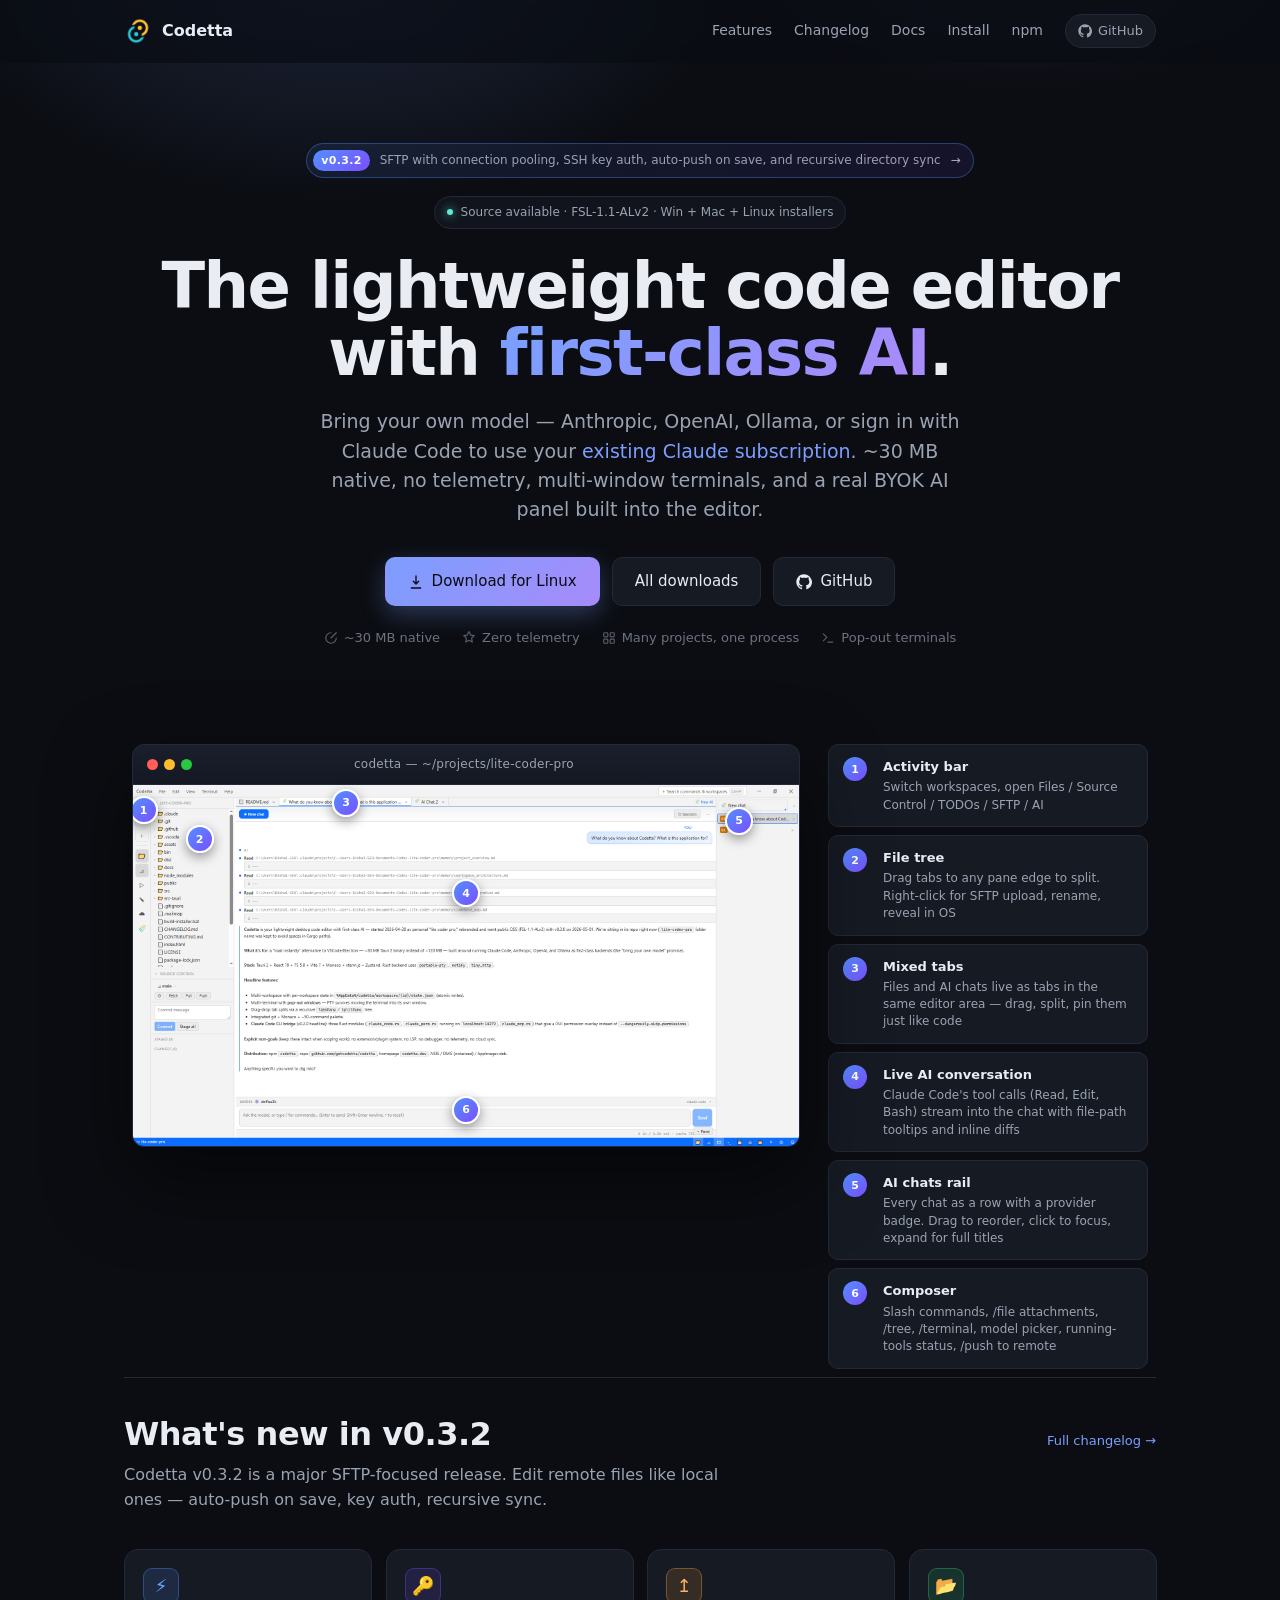
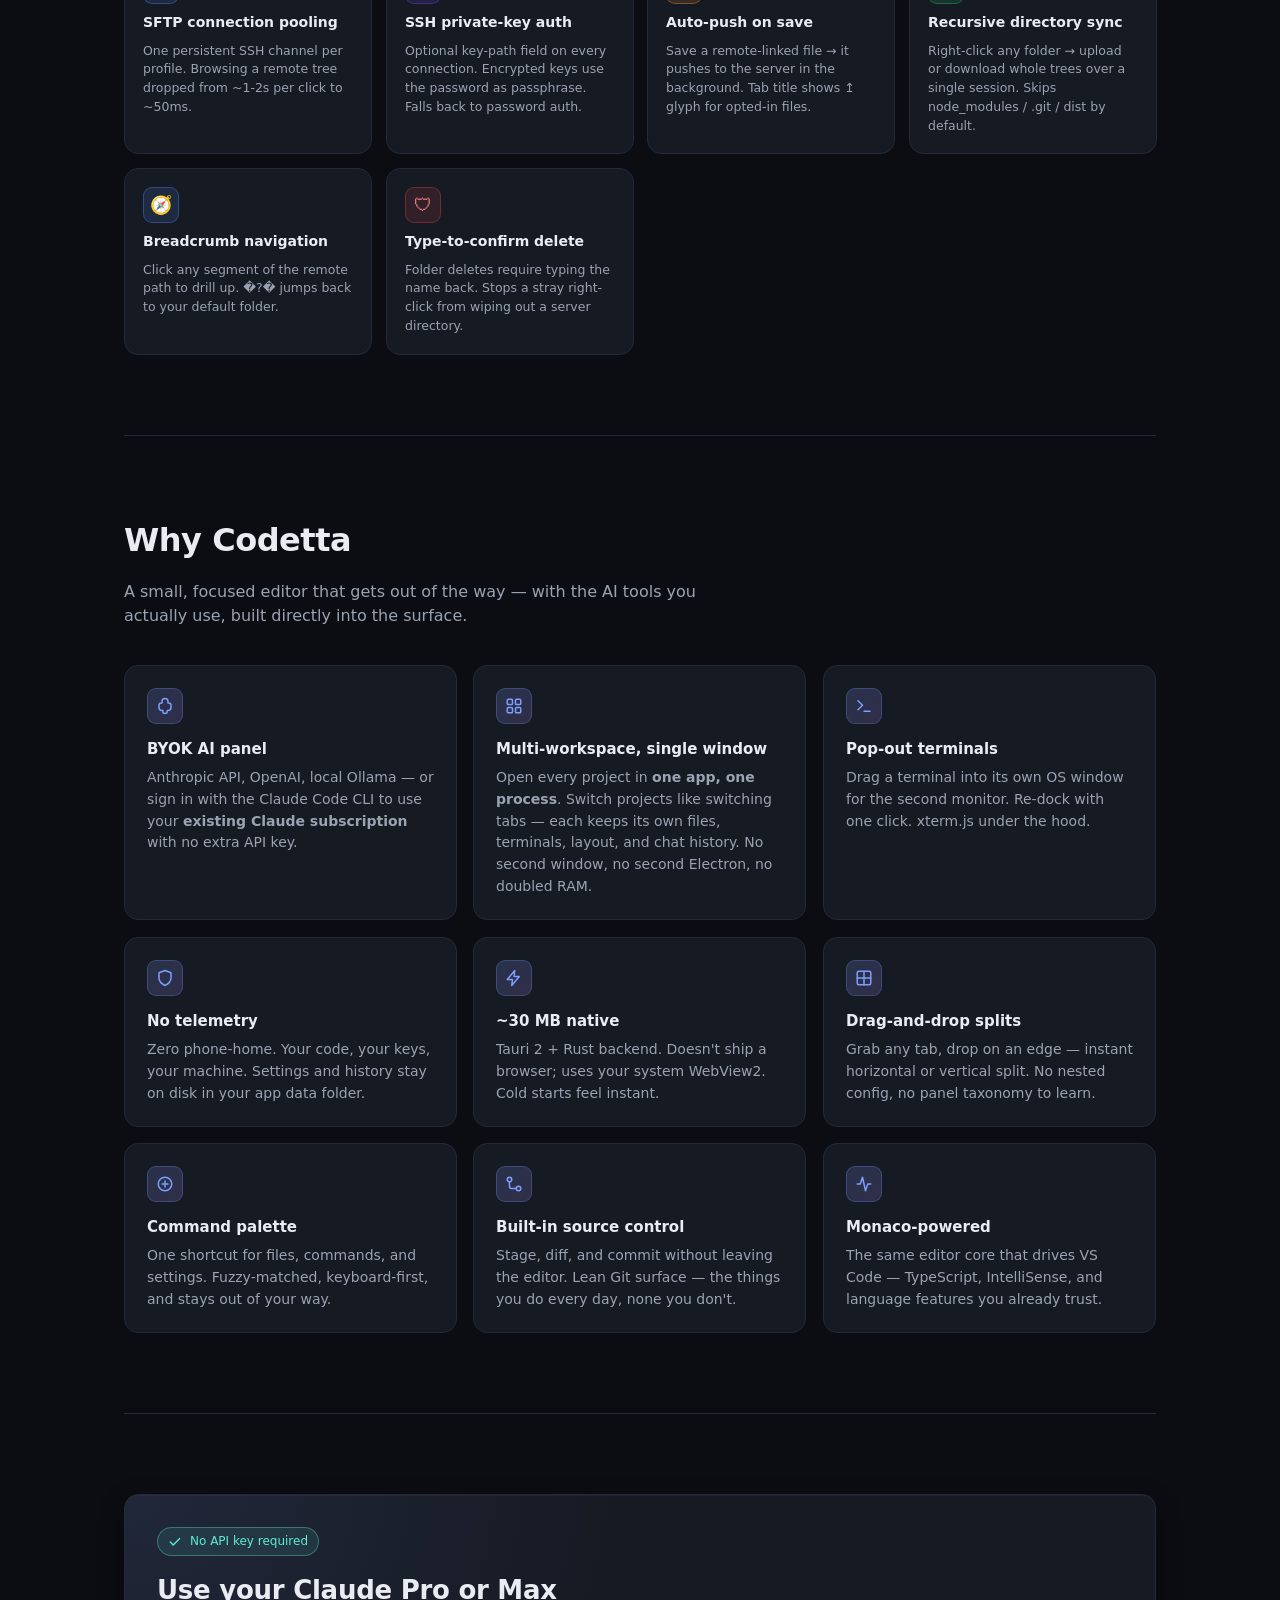
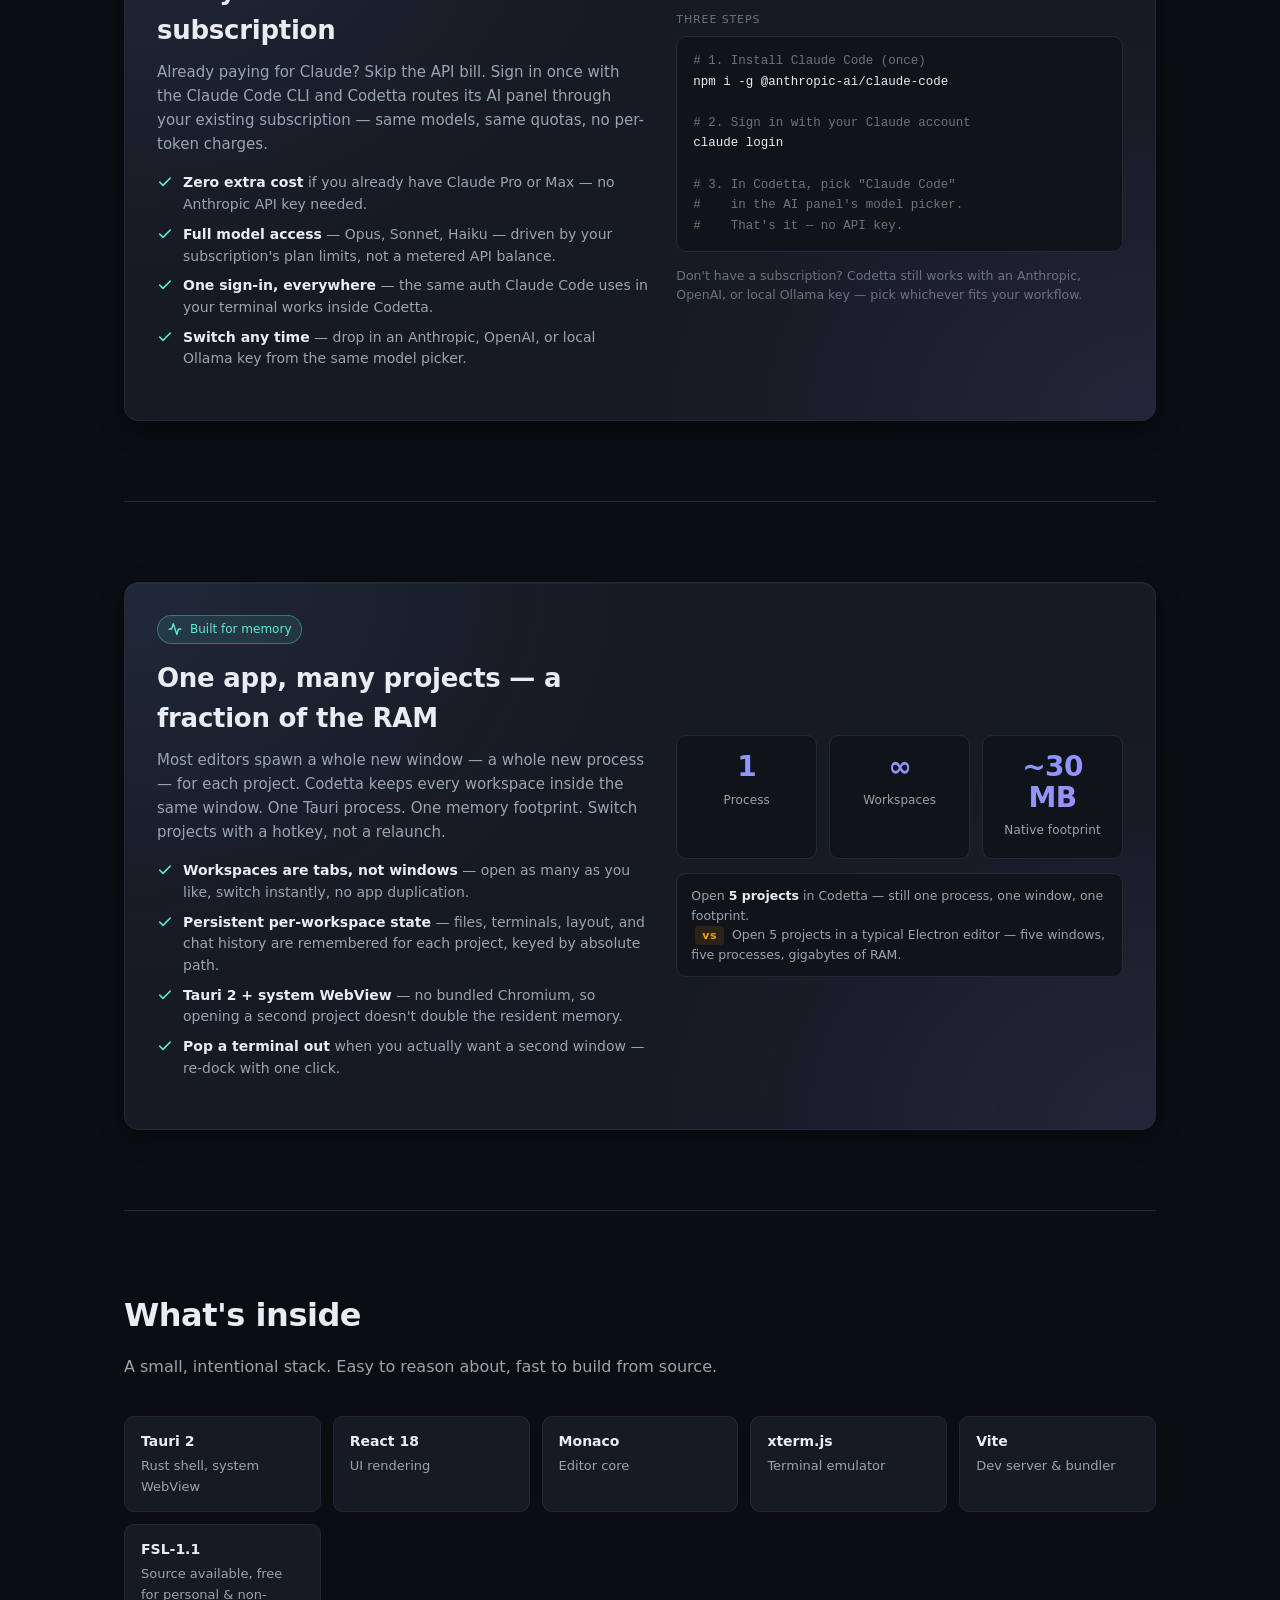
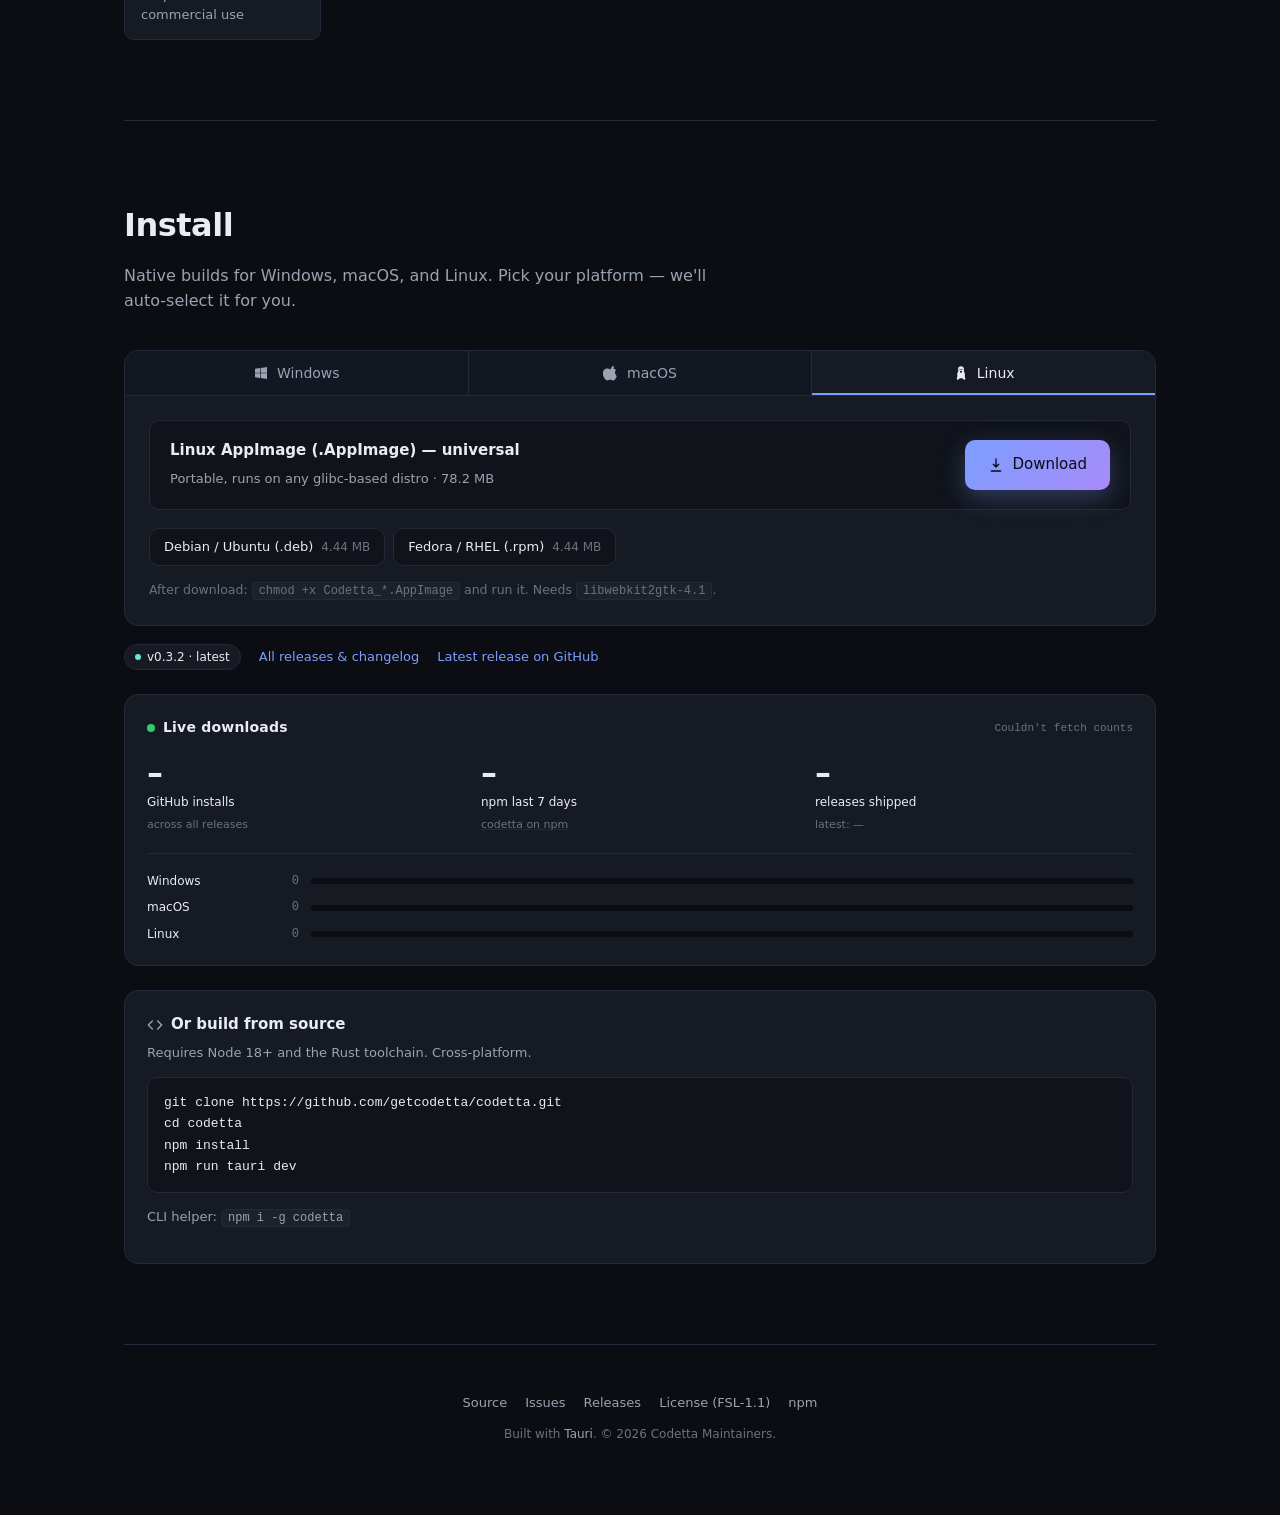
==== commit 4e72d143: "Make the hero interactive: window chrome + 6 hotspots + scroll-reveal The static screenshot was just" ====
--- a/index.html
+++ b/index.html
@@ -117,20 +117,45 @@
       </div>
     </header>
 
-    <div class="hero-shot">
-      <a href="/screenshots/codetta_workspace.png" target="_blank" rel="noopener" class="hero-shot-frame">
-        <img
-          src="/screenshots/codetta_workspace.png"
-          alt="Codetta editor showing the file explorer, an active AI chat conversation in the editor pane (Claude Code asking what the project does, with live tool-call rows), and the AI chats rail on the right"
-          loading="eager"
-          decoding="async"
-          width="1920"
-          height="1040"
-        />
-      </a>
-      <p class="hero-shot-caption">
-        Codetta editing a real project — file tree on the left, an in-progress Claude Code conversation in the center, and the AI chats rail on the right.
-      </p>
+    <div class="hero-stage">
+      <div class="hero-window">
+        <div class="hero-window-chrome">
+          <span class="hero-window-lights">
+            <span class="r"></span><span class="y"></span><span class="g"></span>
+          </span>
+          <span class="hero-window-title">codetta — ~/projects/lite-coder-pro</span>
+          <span class="hero-window-spacer"></span>
+        </div>
+        <div class="hero-shot-img-wrap" id="heroShot">
+          <img
+            src="/screenshots/codetta_workspace.png"
+            alt="Codetta editor with file explorer, AI chat conversation, and AI chats rail"
+            loading="eager"
+            decoding="async"
+            width="1920"
+            height="1040"
+          />
+          <button class="hero-hotspot" data-spot="1" style="--x:1.6%; --y:7%;" aria-label="Activity bar"><span>1</span></button>
+          <button class="hero-hotspot" data-spot="2" style="--x:10%; --y:15%;" aria-label="File tree"><span>2</span></button>
+          <button class="hero-hotspot" data-spot="3" style="--x:32%; --y:5%;" aria-label="Editor tabs (files + AI chats)"><span>3</span></button>
+          <button class="hero-hotspot" data-spot="4" style="--x:50%; --y:30%;" aria-label="Live AI conversation"><span>4</span></button>
+          <button class="hero-hotspot" data-spot="5" style="--x:91%; --y:10%;" aria-label="AI chats rail"><span>5</span></button>
+          <button class="hero-hotspot" data-spot="6" style="--x:50%; --y:90%;" aria-label="Composer"><span>6</span></button>
+          <a class="hero-shot-expand" href="/screenshots/codetta_workspace.png" target="_blank" rel="noopener" title="Open full-resolution">
+            <svg viewBox="0 0 24 24" fill="none" stroke="currentColor" stroke-width="2" stroke-linecap="round" stroke-linejoin="round" aria-hidden="true">
+              <path d="M15 3h6v6"/><path d="M9 21H3v-6"/><path d="M21 3l-7 7"/><path d="M3 21l7-7"/>
+            </svg>
+          </a>
+        </div>
+      </div>
+      <ol class="hero-legend" id="heroLegend">
+        <li data-spot="1"><span class="num">1</span><div><strong>Activity bar</strong><span>Switch workspaces, open Files / Source Control / TODOs / SFTP / AI</span></div></li>
+        <li data-spot="2"><span class="num">2</span><div><strong>File tree</strong><span>Drag tabs to any pane edge to split. Right-click for SFTP upload, rename, reveal in OS</span></div></li>
+        <li data-spot="3"><span class="num">3</span><div><strong>Mixed tabs</strong><span>Files and AI chats live as tabs in the same editor area — drag, split, pin them just like code</span></div></li>
+        <li data-spot="4"><span class="num">4</span><div><strong>Live AI conversation</strong><span>Claude Code's tool calls (Read, Edit, Bash) stream into the chat with file-path tooltips and inline diffs</span></div></li>
+        <li data-spot="5"><span class="num">5</span><div><strong>AI chats rail</strong><span>Every chat as a row with a provider badge. Drag to reorder, click to focus, expand for full titles</span></div></li>
+        <li data-spot="6"><span class="num">6</span><div><strong>Composer</strong><span>Slash commands, /file attachments, /tree, /terminal, model picker, running-tools status, /push to remote</span></div></li>
+      </ol>
     </div>
 
     <section id="whats-new">
@@ -140,32 +165,32 @@
       </div>
       <p class="lede">Codetta v0.3.2 is a major SFTP-focused release. Edit remote files like local ones — auto-push on save, key auth, recursive sync.</p>
       <div class="whats-new-grid">
-        <div class="wn-card">
+        <div class="wn-card" data-reveal>
           <div class="wn-icon" data-c="cyan">⚡</div>
           <div class="wn-title">SFTP connection pooling</div>
           <div class="wn-text">One persistent SSH channel per profile. Browsing a remote tree dropped from ~1-2s per click to ~50ms.</div>
         </div>
-        <div class="wn-card">
+        <div class="wn-card" data-reveal>
           <div class="wn-icon" data-c="purple">🔑</div>
           <div class="wn-title">SSH private-key auth</div>
           <div class="wn-text">Optional key-path field on every connection. Encrypted keys use the password as passphrase. Falls back to password auth.</div>
         </div>
-        <div class="wn-card">
+        <div class="wn-card" data-reveal>
           <div class="wn-icon" data-c="orange">↥</div>
           <div class="wn-title">Auto-push on save</div>
           <div class="wn-text">Save a remote-linked file → it pushes to the server in the background. Tab title shows ↥ glyph for opted-in files.</div>
         </div>
-        <div class="wn-card">
+        <div class="wn-card" data-reveal>
           <div class="wn-icon" data-c="green">📂</div>
           <div class="wn-title">Recursive directory sync</div>
           <div class="wn-text">Right-click any folder → upload or download whole trees over a single session. Skips node_modules / .git / dist by default.</div>
         </div>
-        <div class="wn-card">
+        <div class="wn-card" data-reveal>
           <div class="wn-icon" data-c="cyan">🧭</div>
           <div class="wn-title">Breadcrumb navigation</div>
           <div class="wn-text">Click any segment of the remote path to drill up. �?� jumps back to your default folder.</div>
         </div>
-        <div class="wn-card">
+        <div class="wn-card" data-reveal>
           <div class="wn-icon" data-c="red">🛡</div>
           <div class="wn-title">Type-to-confirm delete</div>
           <div class="wn-text">Folder deletes require typing the name back. Stops a stray right-click from wiping out a server directory.</div>
@@ -177,63 +202,63 @@
       <h2>Why Codetta</h2>
       <p class="lede">A small, focused editor that gets out of the way — with the AI tools you actually use, built directly into the surface.</p>
       <div class="features">
-        <div class="feature">
+        <div class="feature" data-reveal>
           <div class="icon">
             <svg viewBox="0 0 24 24" fill="none" stroke="currentColor" stroke-width="2" stroke-linecap="round" stroke-linejoin="round"><path d="M12 2a4 4 0 014 4v2h1a3 3 0 013 3v3a4 4 0 01-4 4h-1v1a3 3 0 01-6 0v-1H8a4 4 0 01-4-4v-3a3 3 0 013-3h1V6a4 4 0 014-4z"/></svg>
           </div>
           <h3>BYOK AI panel</h3>
           <p>Anthropic API, OpenAI, local Ollama — or sign in with the Claude Code CLI to use your <strong>existing Claude subscription</strong> with no extra API key.</p>
         </div>
-        <div class="feature">
+        <div class="feature" data-reveal>
           <div class="icon">
             <svg viewBox="0 0 24 24" fill="none" stroke="currentColor" stroke-width="2" stroke-linecap="round" stroke-linejoin="round"><rect x="3" y="3" width="7" height="7" rx="1.5"/><rect x="14" y="3" width="7" height="7" rx="1.5"/><rect x="3" y="14" width="7" height="7" rx="1.5"/><rect x="14" y="14" width="7" height="7" rx="1.5"/></svg>
           </div>
           <h3>Multi-workspace, single window</h3>
           <p>Open every project in <strong>one app, one process</strong>. Switch projects like switching tabs — each keeps its own files, terminals, layout, and chat history. No second window, no second Electron, no doubled RAM.</p>
         </div>
-        <div class="feature">
+        <div class="feature" data-reveal>
           <div class="icon">
             <svg viewBox="0 0 24 24" fill="none" stroke="currentColor" stroke-width="2" stroke-linecap="round" stroke-linejoin="round"><polyline points="4 17 10 11 4 5"/><line x1="12" y1="19" x2="20" y2="19"/></svg>
           </div>
           <h3>Pop-out terminals</h3>
           <p>Drag a terminal into its own OS window for the second monitor. Re-dock with one click. xterm.js under the hood.</p>
         </div>
-        <div class="feature">
+        <div class="feature" data-reveal>
           <div class="icon">
             <svg viewBox="0 0 24 24" fill="none" stroke="currentColor" stroke-width="2" stroke-linecap="round" stroke-linejoin="round"><path d="M12 22s8-4 8-10V5l-8-3-8 3v7c0 6 8 10 8 10z"/></svg>
           </div>
           <h3>No telemetry</h3>
           <p>Zero phone-home. Your code, your keys, your machine. Settings and history stay on disk in your app data folder.</p>
         </div>
-        <div class="feature">
+        <div class="feature" data-reveal>
           <div class="icon">
             <svg viewBox="0 0 24 24" fill="none" stroke="currentColor" stroke-width="2" stroke-linecap="round" stroke-linejoin="round"><path d="M13 2L3 14h7l-1 8 10-12h-7l1-8z"/></svg>
           </div>
           <h3>~30 MB native</h3>
           <p>Tauri 2 + Rust backend. Doesn't ship a browser; uses your system WebView2. Cold starts feel instant.</p>
         </div>
-        <div class="feature">
+        <div class="feature" data-reveal>
           <div class="icon">
             <svg viewBox="0 0 24 24" fill="none" stroke="currentColor" stroke-width="2" stroke-linecap="round" stroke-linejoin="round"><rect x="3" y="3" width="18" height="18" rx="2"/><line x1="12" y1="3" x2="12" y2="21"/><line x1="3" y1="12" x2="21" y2="12"/></svg>
           </div>
           <h3>Drag-and-drop splits</h3>
           <p>Grab any tab, drop on an edge — instant horizontal or vertical split. No nested config, no panel taxonomy to learn.</p>
         </div>
-        <div class="feature">
+        <div class="feature" data-reveal>
           <div class="icon">
             <svg viewBox="0 0 24 24" fill="none" stroke="currentColor" stroke-width="2" stroke-linecap="round" stroke-linejoin="round"><circle cx="12" cy="12" r="9"/><path d="M8 12h8M12 8v8"/></svg>
           </div>
           <h3>Command palette</h3>
           <p>One shortcut for files, commands, and settings. Fuzzy-matched, keyboard-first, and stays out of your way.</p>
         </div>
-        <div class="feature">
+        <div class="feature" data-reveal>
           <div class="icon">
             <svg viewBox="0 0 24 24" fill="none" stroke="currentColor" stroke-width="2" stroke-linecap="round" stroke-linejoin="round"><circle cx="6" cy="6" r="3"/><circle cx="18" cy="18" r="3"/><path d="M6 9v6a3 3 0 003 3h6"/></svg>
           </div>
           <h3>Built-in source control</h3>
           <p>Stage, diff, and commit without leaving the editor. Lean Git surface — the things you do every day, none you don't.</p>
         </div>
-        <div class="feature">
+        <div class="feature" data-reveal>
           <div class="icon">
             <svg viewBox="0 0 24 24" fill="none" stroke="currentColor" stroke-width="2" stroke-linecap="round" stroke-linejoin="round"><path d="M3 12h4l3-9 4 18 3-9h4"/></svg>
           </div>
@@ -535,6 +560,70 @@
       window.addEventListener('scroll', onScroll, { passive: true });
       onScroll();
 
+      // --- hotspot ↔ legend sync ---
+      // Hovering or focusing either a numbered dot on the hero shot
+      // or its matching legend row highlights both sides. Click on a
+      // legend row scrolls the dot into view (subtle pulse) — useful
+      // on phones where the legend is below the screenshot.
+      var heroShot = document.getElementById('heroShot');
+      var legend = document.getElementById('heroLegend');
+      if (heroShot && legend) {
+        var dots = heroShot.querySelectorAll('.hero-hotspot');
+        var rows = legend.querySelectorAll('li[data-spot]');
+        function setActive(spotId, on) {
+          dots.forEach(function (d) {
+            if (d.dataset.spot === spotId) d.classList.toggle('is-active', on);
+          });
+          rows.forEach(function (r) {
+            if (r.dataset.spot === spotId) r.classList.toggle('is-active', on);
+          });
+        }
+        function bind(el) {
+          var sid = el.dataset.spot;
+          el.addEventListener('mouseenter', function () { setActive(sid, true); });
+          el.addEventListener('mouseleave', function () { setActive(sid, false); });
+          el.addEventListener('focus', function () { setActive(sid, true); });
+          el.addEventListener('blur', function () { setActive(sid, false); });
+        }
+        dots.forEach(bind);
+        rows.forEach(function (row) {
+          bind(row);
+          row.addEventListener('click', function () {
+            var dot = heroShot.querySelector(
+              '.hero-hotspot[data-spot="' + row.dataset.spot + '"]'
+            );
+            if (dot) {
+              heroShot.scrollIntoView({ behavior: 'smooth', block: 'nearest' });
+              dot.classList.add('is-active');
+              setTimeout(function () { dot.classList.remove('is-active'); }, 1600);
+            }
+          });
+        });
+      }
+
+      // --- scroll-reveal for cards / sections ---
+      // Lightweight IntersectionObserver fade-in. Anything tagged
+      // [data-reveal] starts hidden + slightly down, then animates in
+      // when it crosses 15% into the viewport. respects reduced-motion.
+      if ('IntersectionObserver' in window) {
+        var io = new IntersectionObserver(function (entries) {
+          entries.forEach(function (e) {
+            if (e.isIntersecting) {
+              e.target.classList.add('is-visible');
+              io.unobserve(e.target);
+            }
+          });
+        }, { threshold: 0.15, rootMargin: '0px 0px -40px 0px' });
+        document
+          .querySelectorAll('[data-reveal]')
+          .forEach(function (el) { io.observe(el); });
+      } else {
+        // No IO support → just show everything.
+        document
+          .querySelectorAll('[data-reveal]')
+          .forEach(function (el) { el.classList.add('is-visible'); });
+      }
+
       // --- detect OS for download tabs + hero CTA ---
       function detectOS() {
         var ua = (navigator.userAgent || '').toLowerCase();
--- a/style.css
+++ b/style.css
@@ -236,44 +236,218 @@
 .meta-row span { display: inline-flex; align-items: center; gap: 6px; }
 .meta-row svg { width: 14px; height: 14px; opacity: 0.8; }
 
-/* ---------- Hero screenshot (real app capture) ---------- */
-.hero-shot {
+/* ---------- Hero stage: framed window + numbered hotspots + side legend ---------- */
+.hero-stage {
   margin: 56px auto 0;
-  max-width: 1100px;
+  max-width: 1180px;
   padding: 0 8px;
-  text-align: center;
-}
-.hero-shot-frame {
-  display: block;
-  border: 1px solid var(--border);
-  border-radius: var(--radius-lg);
+  display: grid;
+  grid-template-columns: minmax(0, 1fr) 320px;
+  gap: 28px;
+  align-items: start;
+}
+@media (max-width: 980px) {
+  .hero-stage { grid-template-columns: 1fr; gap: 20px; }
+}
+
+/* Outer "app window" with macOS-style chrome around the screenshot. */
+.hero-window {
+  border: 1px solid var(--border);
+  border-radius: 12px;
+  background: linear-gradient(180deg, #1a1f2c, #141823);
+  box-shadow:
+    0 32px 80px rgba(0, 0, 0, 0.55),
+    0 0 0 1px rgba(124, 158, 255, 0.06) inset,
+    0 1px 0 rgba(255, 255, 255, 0.04) inset;
   overflow: hidden;
+  position: relative;
+  transition: transform 220ms ease, box-shadow 220ms ease;
+}
+.hero-window:hover {
+  transform: translateY(-2px);
   box-shadow:
-    0 30px 80px rgba(0, 0, 0, 0.55),
-    0 1px 0 rgba(255, 255, 255, 0.04) inset,
-    0 0 0 1px rgba(124, 158, 255, 0.04);
+    0 38px 100px rgba(0, 0, 0, 0.65),
+    0 0 0 1px rgba(124, 158, 255, 0.18) inset,
+    0 1px 0 rgba(255, 255, 255, 0.06) inset;
+}
+.hero-window-chrome {
+  display: flex;
+  align-items: center;
+  gap: 12px;
+  padding: 10px 14px;
+  border-bottom: 1px solid var(--border);
+  background: linear-gradient(180deg, #1a1f2c, #141823);
+}
+.hero-window-lights { display: inline-flex; gap: 6px; }
+.hero-window-lights span {
+  width: 11px; height: 11px; border-radius: 50%; display: inline-block;
+}
+.hero-window-lights .r { background: #ff5f57; }
+.hero-window-lights .y { background: #febc2e; }
+.hero-window-lights .g { background: #28c840; }
+.hero-window-title {
+  flex: 0 0 auto;
+  margin: 0 auto;
+  color: var(--fg-dim);
+  font-size: 12px;
+  letter-spacing: 0.02em;
+}
+.hero-window-spacer { width: 49px; }
+
+/* Image wrap holds the screenshot AND the absolutely-positioned hotspots. */
+.hero-shot-img-wrap {
+  position: relative;
   background: var(--bg-2);
-  transition: transform 200ms ease, box-shadow 200ms ease;
-  position: relative;
-}
-.hero-shot-frame:hover {
-  transform: translateY(-3px);
-  box-shadow:
-    0 36px 100px rgba(0, 0, 0, 0.65),
-    0 1px 0 rgba(255, 255, 255, 0.06) inset,
-    0 0 0 1px rgba(124, 158, 255, 0.18);
-}
-.hero-shot-frame img {
+  line-height: 0;
+}
+.hero-shot-img-wrap img {
   display: block;
   width: 100%;
   height: auto;
 }
-.hero-shot-caption {
-  margin: 14px auto 0;
-  max-width: 680px;
-  color: var(--fg-mute);
-  font-size: 12.5px;
-  line-height: 1.55;
+.hero-shot-expand {
+  position: absolute;
+  top: 12px;
+  right: 12px;
+  width: 32px;
+  height: 32px;
+  display: grid;
+  place-items: center;
+  background: rgba(15, 18, 27, 0.78);
+  border: 1px solid var(--border);
+  border-radius: 6px;
+  color: var(--fg-dim);
+  backdrop-filter: blur(8px);
+  -webkit-backdrop-filter: blur(8px);
+  opacity: 0;
+  transition: opacity 200ms ease, color 200ms ease, border-color 200ms ease;
+  z-index: 3;
+}
+.hero-shot-img-wrap:hover .hero-shot-expand { opacity: 1; }
+.hero-shot-expand:hover { color: var(--fg); border-color: var(--border-strong); }
+.hero-shot-expand svg { width: 14px; height: 14px; }
+
+/* The hotspots — pulsing accent dots positioned by --x / --y % vars. */
+.hero-hotspot {
+  position: absolute;
+  left: var(--x);
+  top: var(--y);
+  width: 28px;
+  height: 28px;
+  margin: -14px 0 0 -14px;
+  border-radius: 50%;
+  border: 2px solid #fff;
+  background: linear-gradient(135deg, #5290ff, #7a4fff);
+  color: #fff;
+  font-size: 11px;
+  font-weight: 700;
+  cursor: pointer;
+  display: grid;
+  place-items: center;
+  padding: 0;
+  z-index: 2;
+  box-shadow:
+    0 0 0 0 rgba(122, 79, 255, 0.55),
+    0 4px 12px rgba(0, 0, 0, 0.4);
+  animation: spotpulse 2.4s ease-out infinite;
+  transition: transform 160ms ease, box-shadow 160ms ease;
+  font-family: inherit;
+}
+.hero-hotspot:hover,
+.hero-hotspot.is-active {
+  transform: scale(1.22);
+  animation: none;
+  box-shadow:
+    0 0 0 6px rgba(122, 79, 255, 0.25),
+    0 6px 20px rgba(0, 0, 0, 0.5);
+}
+.hero-hotspot span { line-height: 1; pointer-events: none; }
+@keyframes spotpulse {
+  0%   { box-shadow: 0 0 0 0 rgba(122, 79, 255, 0.55), 0 4px 12px rgba(0, 0, 0, 0.4); }
+  70%  { box-shadow: 0 0 0 14px rgba(122, 79, 255, 0), 0 4px 12px rgba(0, 0, 0, 0.4); }
+  100% { box-shadow: 0 0 0 0 rgba(122, 79, 255, 0), 0 4px 12px rgba(0, 0, 0, 0.4); }
+}
+
+/* Side legend — clickable rows that highlight the matching hotspot. */
+.hero-legend {
+  list-style: none;
+  padding: 0;
+  margin: 0;
+  display: flex;
+  flex-direction: column;
+  gap: 8px;
+  text-align: left;
+}
+.hero-legend li {
+  display: grid;
+  grid-template-columns: 28px 1fr;
+  gap: 12px;
+  align-items: start;
+  padding: 12px 14px;
+  background: var(--bg-elev);
+  border: 1px solid var(--border);
+  border-radius: var(--radius);
+  cursor: pointer;
+  transition: border-color 160ms ease, background 160ms ease, transform 160ms ease;
+}
+.hero-legend li:hover,
+.hero-legend li.is-active {
+  border-color: rgba(122, 79, 255, 0.55);
+  background: var(--bg-elev-2);
+  transform: translateX(-2px);
+}
+.hero-legend li .num {
+  width: 24px;
+  height: 24px;
+  border-radius: 50%;
+  background: linear-gradient(135deg, #5290ff, #7a4fff);
+  color: #fff;
+  font-size: 11px;
+  font-weight: 700;
+  display: grid;
+  place-items: center;
+  line-height: 1;
+  flex-shrink: 0;
+}
+.hero-legend li div {
+  display: flex;
+  flex-direction: column;
+  gap: 2px;
+  min-width: 0;
+}
+.hero-legend li strong {
+  color: var(--fg);
+  font-size: 13px;
+  font-weight: 600;
+}
+.hero-legend li span {
+  color: var(--fg-dim);
+  font-size: 12px;
+  line-height: 1.45;
+}
+
+/* On narrow screens, hotspots become a bit smaller so they don't
+   overwhelm a phone-sized hero. */
+@media (max-width: 640px) {
+  .hero-hotspot { width: 22px; height: 22px; margin: -11px 0 0 -11px; font-size: 10px; }
+  .hero-window-title { font-size: 11px; }
+}
+
+/* ---------- Scroll-reveal animation ---------- */
+[data-reveal] {
+  opacity: 0;
+  transform: translateY(14px);
+  transition: opacity 600ms cubic-bezier(0.16, 1, 0.3, 1),
+              transform 600ms cubic-bezier(0.16, 1, 0.3, 1);
+  will-change: opacity, transform;
+}
+[data-reveal].is-visible {
+  opacity: 1;
+  transform: none;
+}
+@media (prefers-reduced-motion: reduce) {
+  [data-reveal] { opacity: 1; transform: none; transition: none; }
+  .hero-hotspot { animation: none; }
 }
 
 /* When a deep-feature visual is a screenshot rather than code text. */
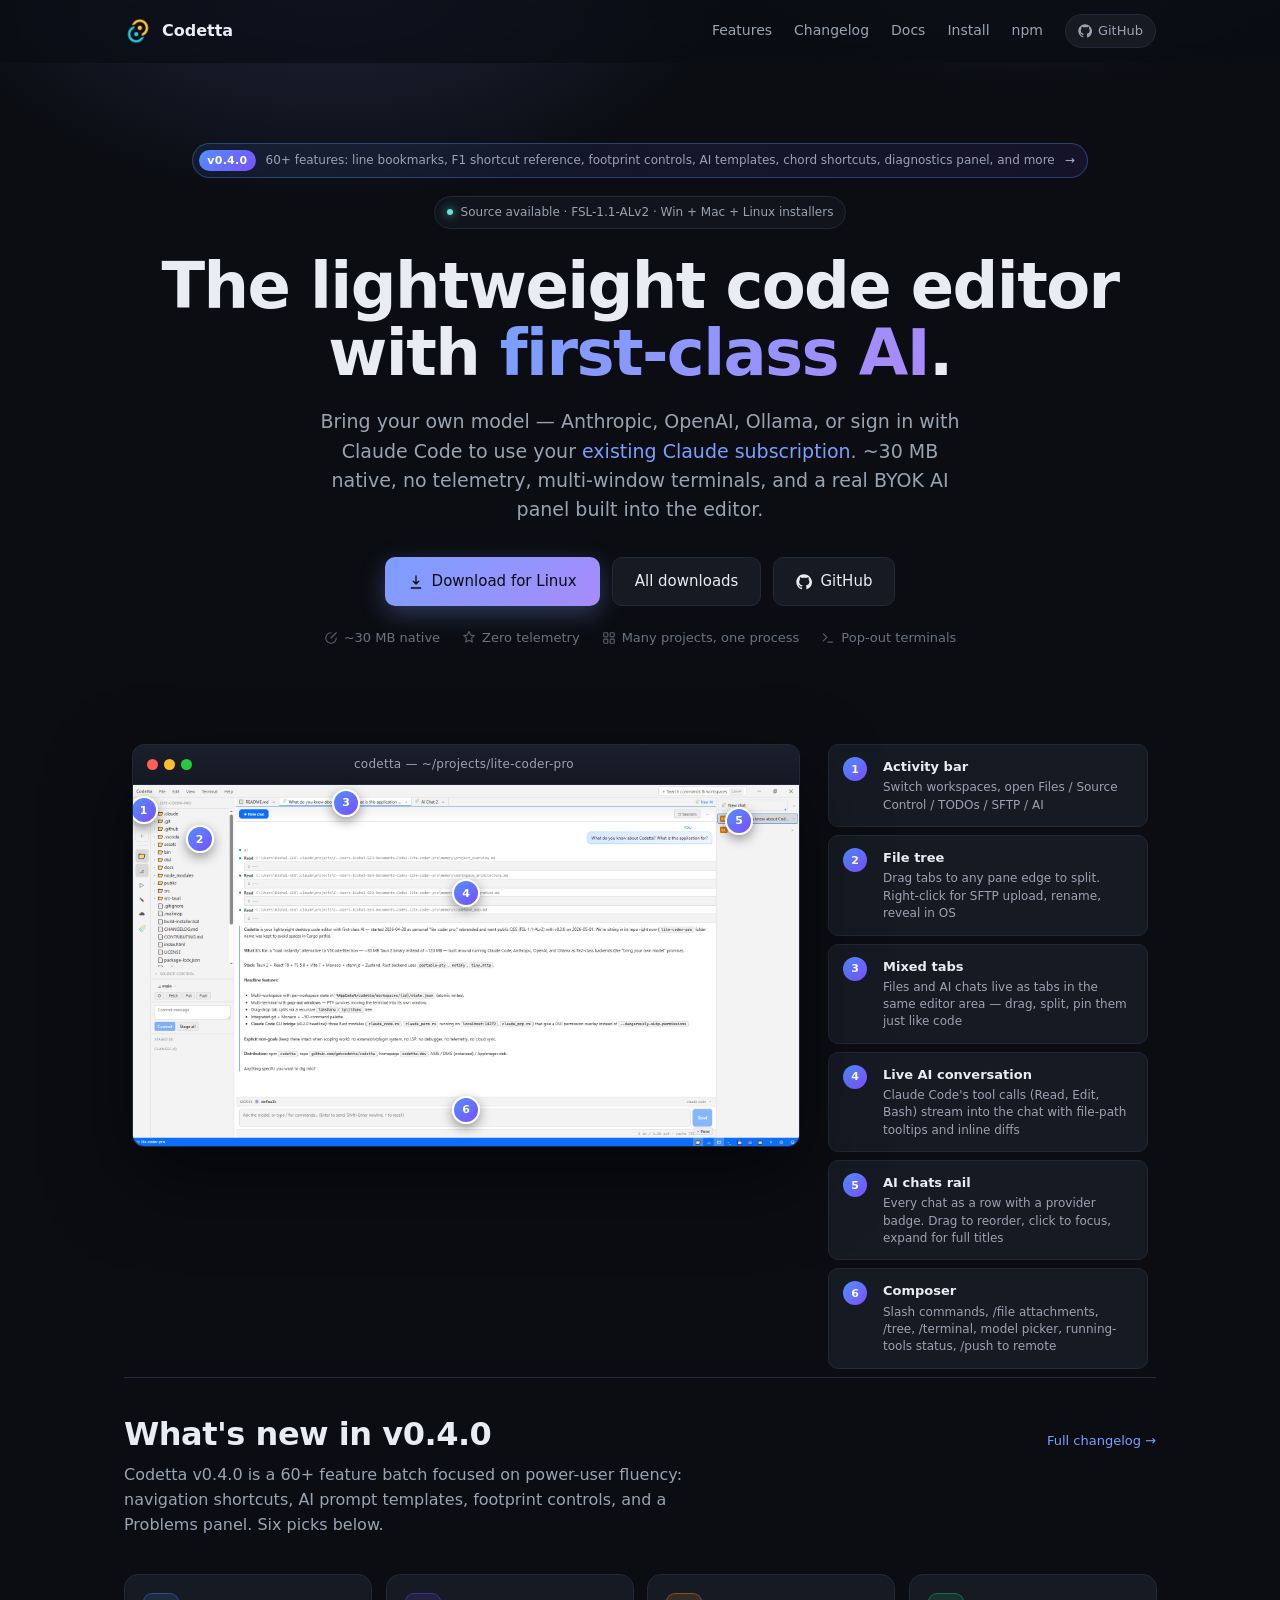
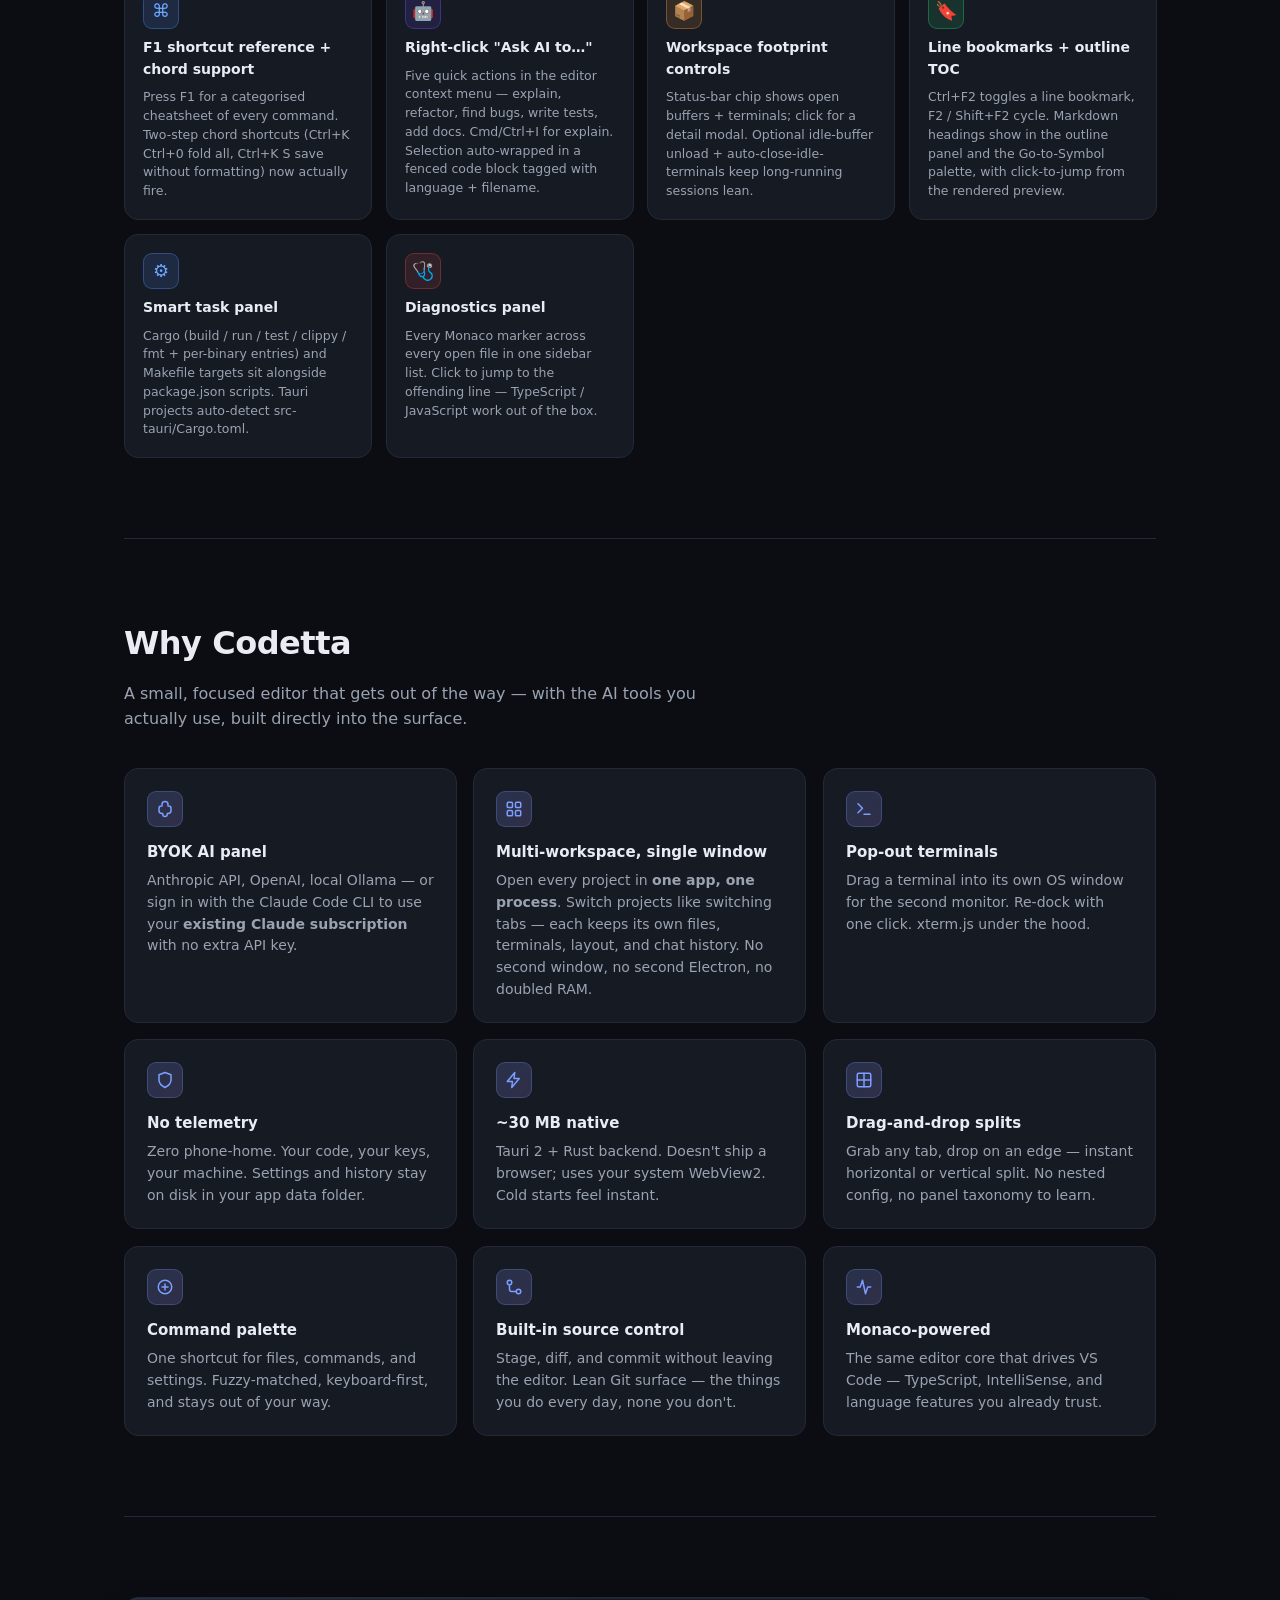
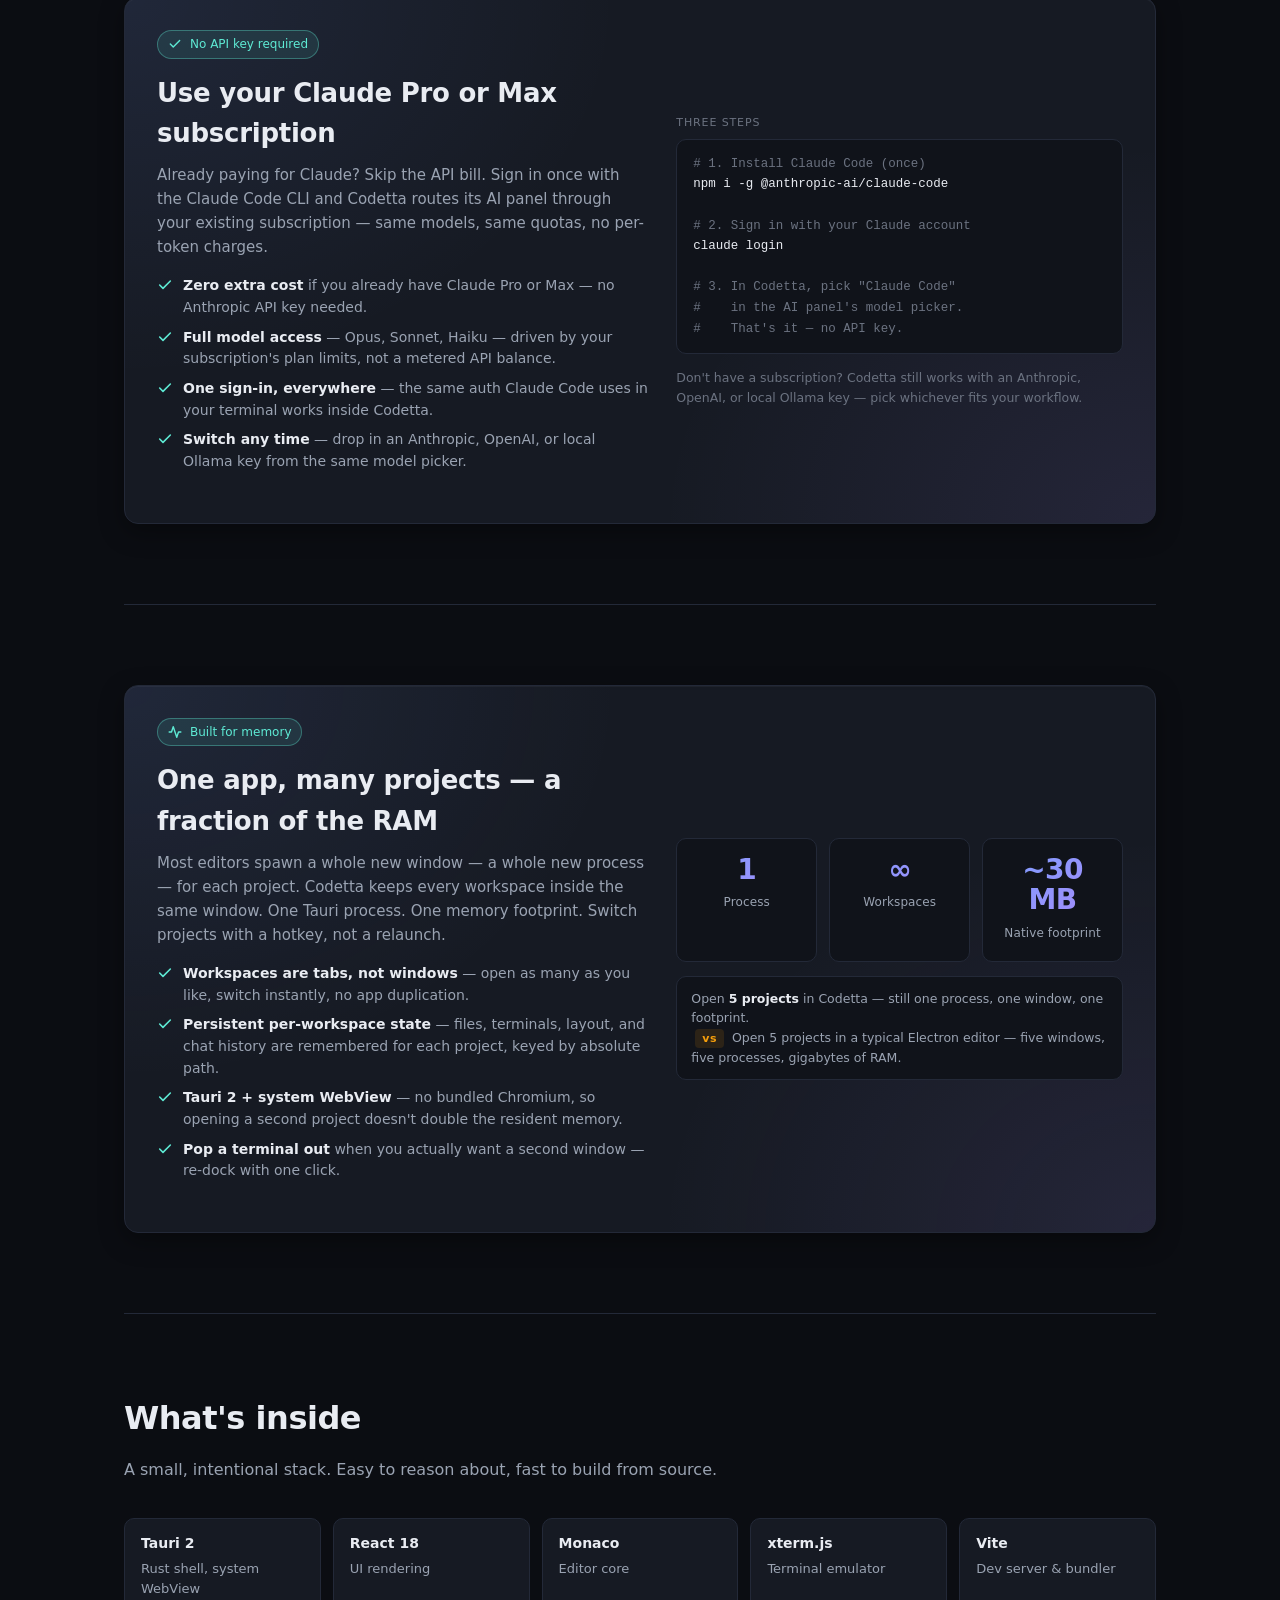
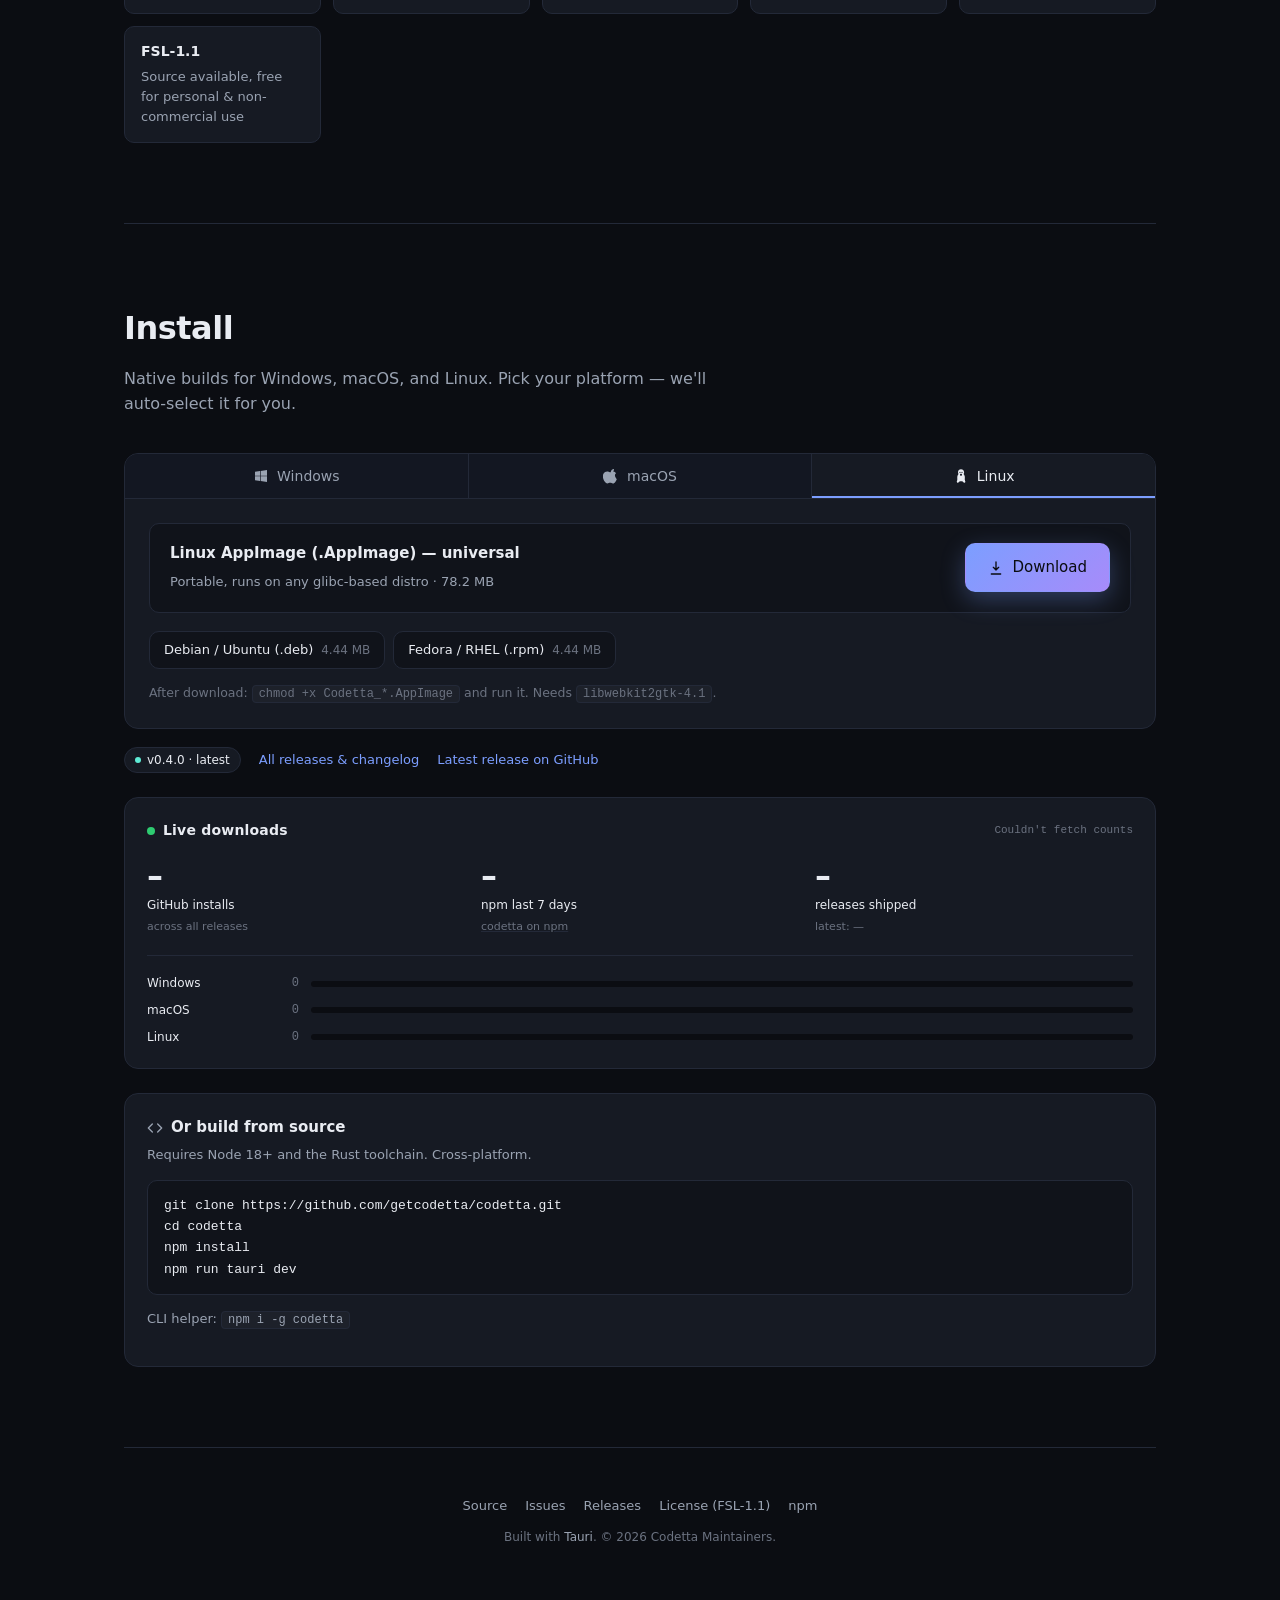
==== commit 4bc56cca: "feat: bump site to v0.4.0 with new What's-new highlights - Release banner + version pill + all insta" ====
--- a/index.html
+++ b/index.html
@@ -1,4 +1,4 @@
-﻿<!doctype html>
+<!doctype html>
 <html lang="en">
 <head>
   <meta charset="utf-8" />
@@ -72,9 +72,9 @@
   <div class="container">
     <header class="hero">
       <a href="/changelog.html" class="release-banner" title="See full changelog">
-        <span class="release-banner-tag">v0.3.2</span>
+        <span class="release-banner-tag">v0.4.0</span>
         <span class="release-banner-text">
-          SFTP with connection pooling, SSH key auth, auto-push on save, and recursive directory sync
+          60+ features: line bookmarks, F1 shortcut reference, footprint controls, AI templates, chord shortcuts, diagnostics panel, and more
         </span>
         <span class="release-banner-arrow">→</span>
       </a>
@@ -85,7 +85,7 @@
         ~30&nbsp;MB native, no telemetry, multi-window terminals, and a real BYOK AI panel built into the editor.
       </p>
       <div class="cta-row">
-        <a id="heroDownload" class="btn btn-primary" href="https://github.com/getcodetta/codetta/releases/latest/download/Codetta_0.3.2_x64-setup.exe" data-os="windows">
+        <a id="heroDownload" class="btn btn-primary" href="https://github.com/getcodetta/codetta/releases/latest/download/Codetta_0.4.0_x64-setup.exe" data-os="windows">
           <svg viewBox="0 0 24 24" fill="none" stroke="currentColor" stroke-width="2" stroke-linecap="round" stroke-linejoin="round" aria-hidden="true"><path d="M12 3v12m0 0l-4-4m4 4l4-4M5 21h14"/></svg>
           <span data-download-label>Download for Windows</span>
         </a>
@@ -160,40 +160,40 @@
 
     <section id="whats-new">
       <div class="whats-new-head">
-        <h2>What's new in v0.3.2</h2>
+        <h2>What's new in v0.4.0</h2>
         <a class="whats-new-link" href="/changelog.html">Full changelog →</a>
       </div>
-      <p class="lede">Codetta v0.3.2 is a major SFTP-focused release. Edit remote files like local ones — auto-push on save, key auth, recursive sync.</p>
+      <p class="lede">Codetta v0.4.0 is a 60+ feature batch focused on power-user fluency: navigation shortcuts, AI prompt templates, footprint controls, and a Problems panel. Six picks below.</p>
       <div class="whats-new-grid">
         <div class="wn-card" data-reveal>
-          <div class="wn-icon" data-c="cyan">⚡</div>
-          <div class="wn-title">SFTP connection pooling</div>
-          <div class="wn-text">One persistent SSH channel per profile. Browsing a remote tree dropped from ~1-2s per click to ~50ms.</div>
+          <div class="wn-icon" data-c="cyan">⌘</div>
+          <div class="wn-title">F1 shortcut reference + chord support</div>
+          <div class="wn-text">Press F1 for a categorised cheatsheet of every command. Two-step chord shortcuts (Ctrl+K Ctrl+0 fold all, Ctrl+K S save without formatting) now actually fire.</div>
         </div>
         <div class="wn-card" data-reveal>
-          <div class="wn-icon" data-c="purple">🔑</div>
-          <div class="wn-title">SSH private-key auth</div>
-          <div class="wn-text">Optional key-path field on every connection. Encrypted keys use the password as passphrase. Falls back to password auth.</div>
+          <div class="wn-icon" data-c="purple">🤖</div>
+          <div class="wn-title">Right-click "Ask AI to…"</div>
+          <div class="wn-text">Five quick actions in the editor context menu — explain, refactor, find bugs, write tests, add docs. Cmd/Ctrl+I for explain. Selection auto-wrapped in a fenced code block tagged with language + filename.</div>
         </div>
         <div class="wn-card" data-reveal>
-          <div class="wn-icon" data-c="orange">↥</div>
-          <div class="wn-title">Auto-push on save</div>
-          <div class="wn-text">Save a remote-linked file → it pushes to the server in the background. Tab title shows ↥ glyph for opted-in files.</div>
+          <div class="wn-icon" data-c="orange">📦</div>
+          <div class="wn-title">Workspace footprint controls</div>
+          <div class="wn-text">Status-bar chip shows open buffers + terminals; click for a detail modal. Optional idle-buffer unload + auto-close-idle-terminals keep long-running sessions lean.</div>
         </div>
         <div class="wn-card" data-reveal>
-          <div class="wn-icon" data-c="green">📂</div>
-          <div class="wn-title">Recursive directory sync</div>
-          <div class="wn-text">Right-click any folder → upload or download whole trees over a single session. Skips node_modules / .git / dist by default.</div>
+          <div class="wn-icon" data-c="green">🔖</div>
+          <div class="wn-title">Line bookmarks + outline TOC</div>
+          <div class="wn-text">Ctrl+F2 toggles a line bookmark, F2 / Shift+F2 cycle. Markdown headings show in the outline panel and the Go-to-Symbol palette, with click-to-jump from the rendered preview.</div>
         </div>
         <div class="wn-card" data-reveal>
-          <div class="wn-icon" data-c="cyan">🧭</div>
-          <div class="wn-title">Breadcrumb navigation</div>
-          <div class="wn-text">Click any segment of the remote path to drill up. �?� jumps back to your default folder.</div>
+          <div class="wn-icon" data-c="cyan">⚙</div>
+          <div class="wn-title">Smart task panel</div>
+          <div class="wn-text">Cargo (build / run / test / clippy / fmt + per-binary entries) and Makefile targets sit alongside package.json scripts. Tauri projects auto-detect src-tauri/Cargo.toml.</div>
         </div>
         <div class="wn-card" data-reveal>
-          <div class="wn-icon" data-c="red">🛡</div>
-          <div class="wn-title">Type-to-confirm delete</div>
-          <div class="wn-text">Folder deletes require typing the name back. Stops a stray right-click from wiping out a server directory.</div>
+          <div class="wn-icon" data-c="red">🩺</div>
+          <div class="wn-title">Diagnostics panel</div>
+          <div class="wn-text">Every Monaco marker across every open file in one sidebar list. Click to jump to the offending line — TypeScript / JavaScript work out of the box.</div>
         </div>
       </div>
     </section>
@@ -386,7 +386,7 @@
       <h2>Install</h2>
       <p class="lede">Native builds for Windows, macOS, and Linux. Pick your platform — we'll auto-select it for you.</p>
 
-      <!-- Release version: v0.3.2. Bump filenames + version pill when releasing a new tag.
+      <!-- Release version: v0.4.0. Bump filenames + version pill when releasing a new tag.
            Note: download links go live only after the GitHub draft release for the tag is published. -->
 
       <div class="platforms" id="platforms">
@@ -408,7 +408,7 @@
         <div class="tab-panels">
           <!-- Windows -->
           <div class="tab-panel active" data-os="windows" id="panel-windows" role="tabpanel">
-            <a class="download-primary" href="https://github.com/getcodetta/codetta/releases/download/v0.3.2/Codetta_0.3.2_x64-setup.exe">
+            <a class="download-primary" href="https://github.com/getcodetta/codetta/releases/download/v0.4.0/Codetta_0.4.0_x64-setup.exe">
               <span class="info">
                 <strong>Windows installer (.exe) — recommended</strong>
                 <span>NSIS installer · auto-update · 2.35 MB</span>
@@ -419,7 +419,7 @@
               </span>
             </a>
             <div class="alt-downloads">
-              <a href="https://github.com/getcodetta/codetta/releases/download/v0.3.2/Codetta_0.3.2_x64_en-US.msi">
+              <a href="https://github.com/getcodetta/codetta/releases/download/v0.4.0/Codetta_0.4.0_x64_en-US.msi">
                 Windows MSI <span class="size">3.43 MB</span>
               </a>
             </div>
@@ -428,7 +428,7 @@
 
           <!-- macOS -->
           <div class="tab-panel" data-os="mac" id="panel-mac" role="tabpanel">
-            <a class="download-primary" href="https://github.com/getcodetta/codetta/releases/download/v0.3.2/Codetta_0.3.2_universal.dmg">
+            <a class="download-primary" href="https://github.com/getcodetta/codetta/releases/download/v0.4.0/Codetta_0.4.0_universal.dmg">
               <span class="info">
                 <strong>macOS Universal disk image (.dmg)</strong>
                 <span>Apple Silicon + Intel · 6.82 MB</span>
@@ -439,7 +439,7 @@
               </span>
             </a>
             <div class="alt-downloads">
-              <a href="https://github.com/getcodetta/codetta/releases/download/v0.3.2/Codetta_universal.app.tar.gz">
+              <a href="https://github.com/getcodetta/codetta/releases/download/v0.4.0/Codetta_universal.app.tar.gz">
                 App bundle (.app.tar.gz) <span class="size">6.75 MB</span>
               </a>
             </div>
@@ -448,7 +448,7 @@
 
           <!-- Linux -->
           <div class="tab-panel" data-os="linux" id="panel-linux" role="tabpanel">
-            <a class="download-primary" href="https://github.com/getcodetta/codetta/releases/download/v0.3.2/Codetta_0.3.2_amd64.AppImage">
+            <a class="download-primary" href="https://github.com/getcodetta/codetta/releases/download/v0.4.0/Codetta_0.4.0_amd64.AppImage">
               <span class="info">
                 <strong>Linux AppImage (.AppImage) — universal</strong>
                 <span>Portable, runs on any glibc-based distro · 78.2 MB</span>
@@ -459,10 +459,10 @@
               </span>
             </a>
             <div class="alt-downloads">
-              <a href="https://github.com/getcodetta/codetta/releases/download/v0.3.2/Codetta_0.3.2_amd64.deb">
+              <a href="https://github.com/getcodetta/codetta/releases/download/v0.4.0/Codetta_0.4.0_amd64.deb">
                 Debian / Ubuntu (.deb) <span class="size">4.44 MB</span>
               </a>
-              <a href="https://github.com/getcodetta/codetta/releases/download/v0.3.2/Codetta-0.3.2-1.x86_64.rpm">
+              <a href="https://github.com/getcodetta/codetta/releases/download/v0.4.0/Codetta-0.4.0-1.x86_64.rpm">
                 Fedora / RHEL (.rpm) <span class="size">4.44 MB</span>
               </a>
             </div>
@@ -472,7 +472,7 @@
       </div>
 
       <div class="version-bar">
-        <span class="ver-pill"><span class="dot"></span> v0.3.2 · latest</span>
+        <span class="ver-pill"><span class="dot"></span> v0.4.0 · latest</span>
         <a href="https://github.com/getcodetta/codetta/releases">All releases &amp; changelog</a>
         <a href="https://github.com/getcodetta/codetta/releases/latest">Latest release on GitHub</a>
       </div>
@@ -636,15 +636,15 @@
       var DOWNLOADS = {
         windows: {
           label: 'Download for Windows',
-          href: 'https://github.com/getcodetta/codetta/releases/download/v0.3.2/Codetta_0.3.2_x64-setup.exe'
+          href: 'https://github.com/getcodetta/codetta/releases/download/v0.4.0/Codetta_0.4.0_x64-setup.exe'
         },
         mac: {
           label: 'Download for macOS',
-          href: 'https://github.com/getcodetta/codetta/releases/download/v0.3.2/Codetta_0.3.2_universal.dmg'
+          href: 'https://github.com/getcodetta/codetta/releases/download/v0.4.0/Codetta_0.4.0_universal.dmg'
         },
         linux: {
           label: 'Download for Linux',
-          href: 'https://github.com/getcodetta/codetta/releases/download/v0.3.2/Codetta_0.3.2_amd64.AppImage'
+          href: 'https://github.com/getcodetta/codetta/releases/download/v0.4.0/Codetta_0.4.0_amd64.AppImage'
         }
       };
 
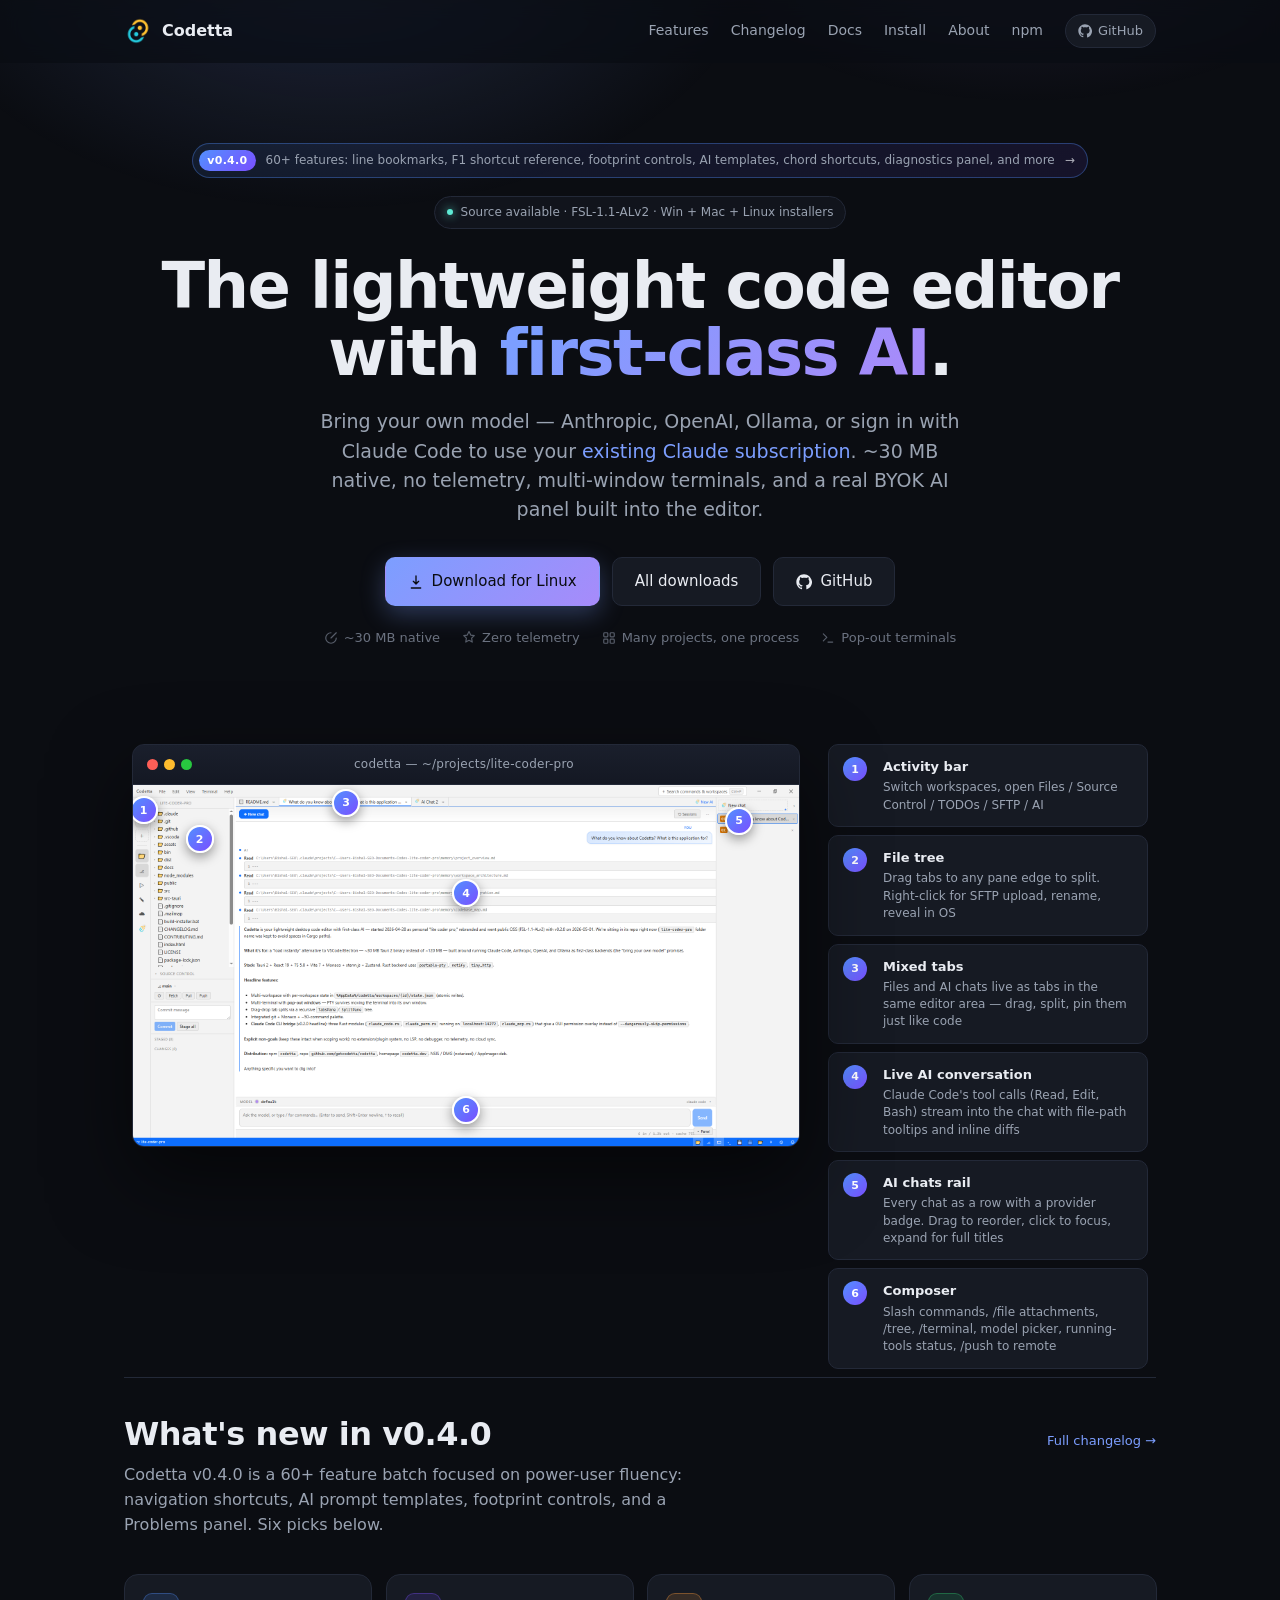
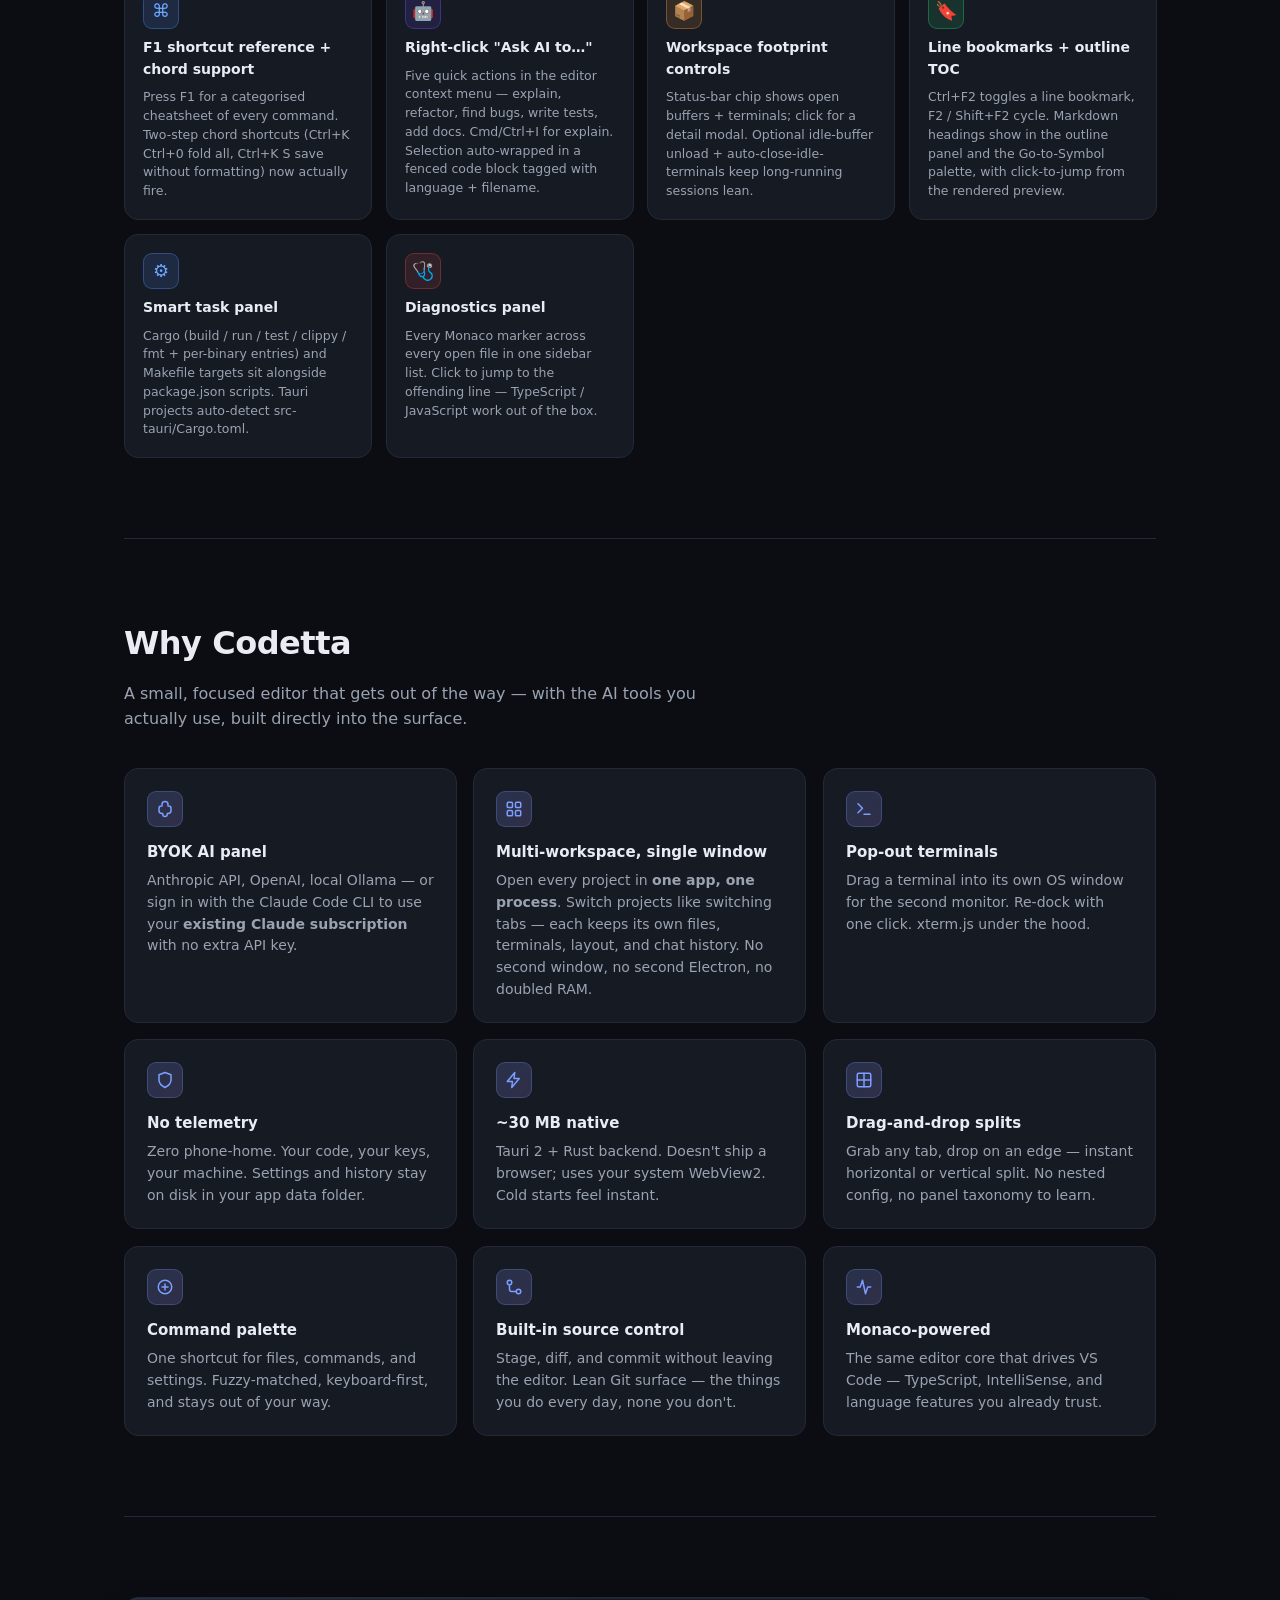
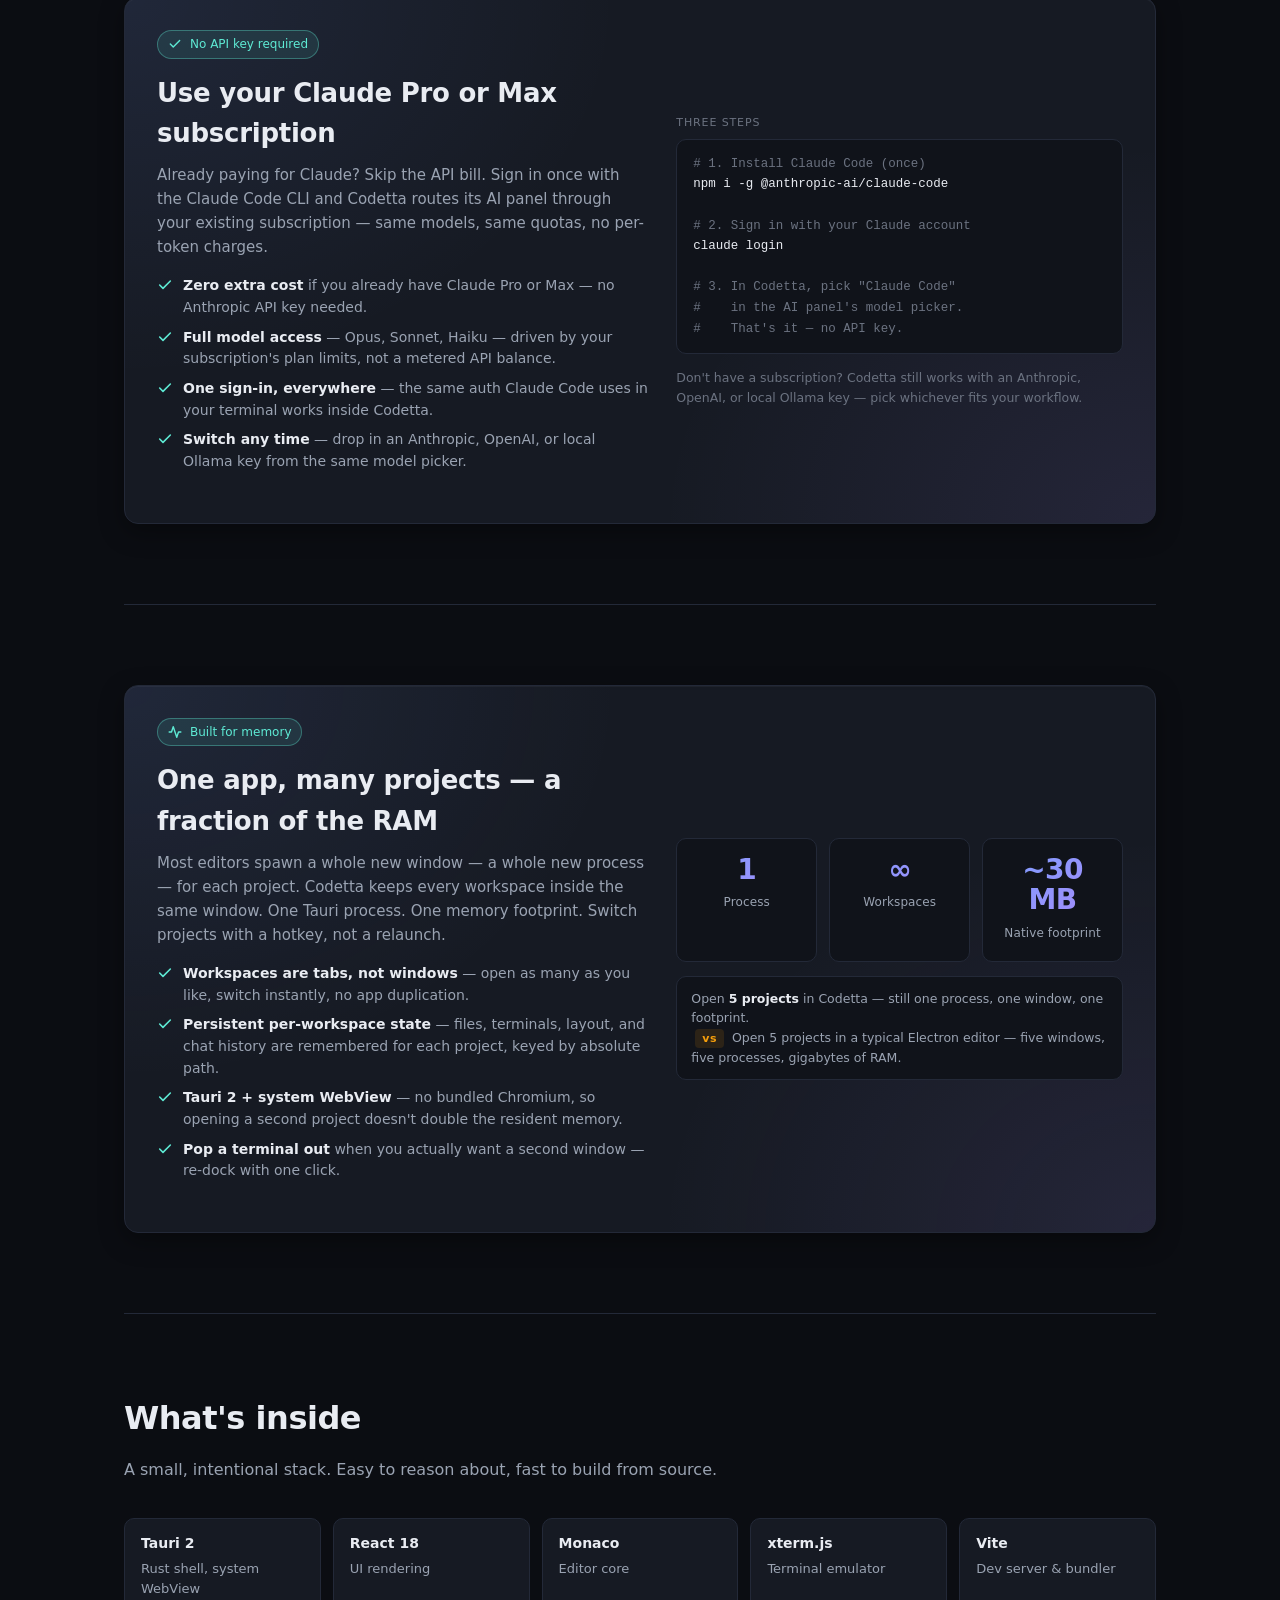
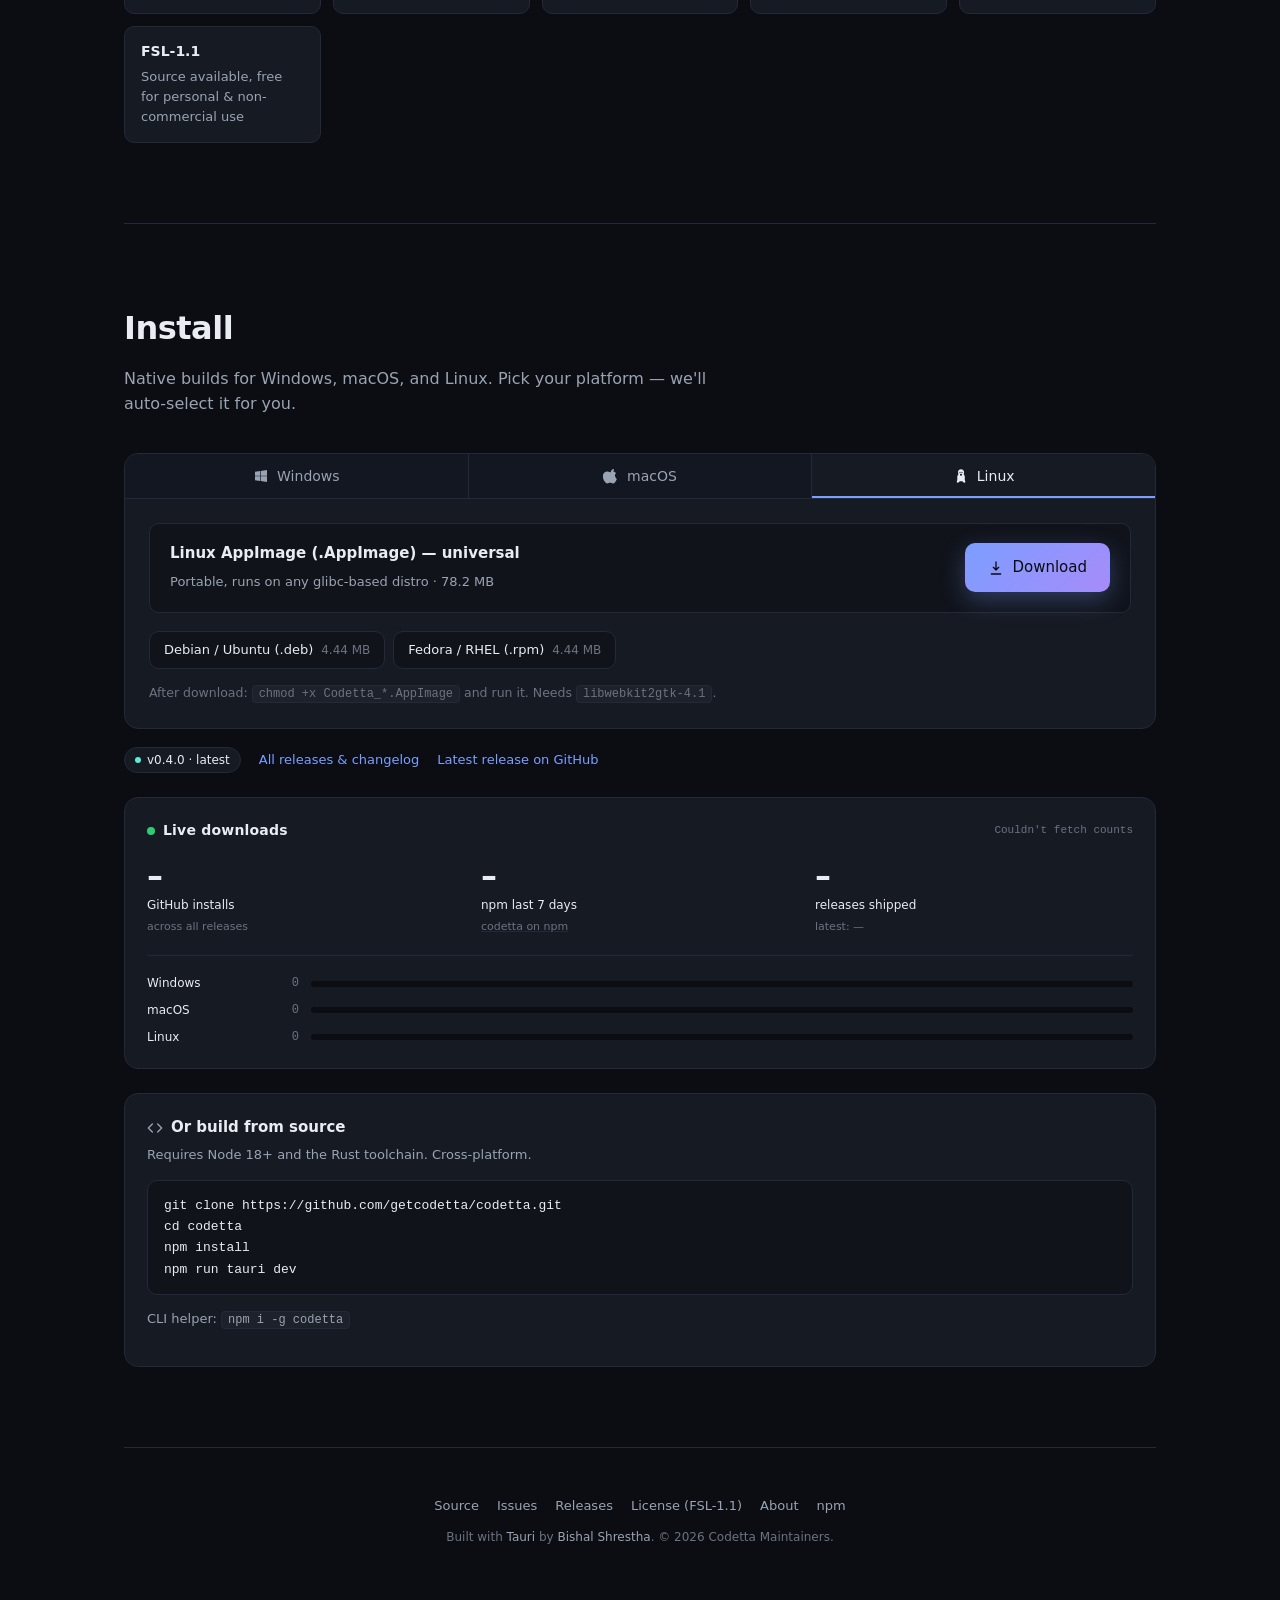
==== commit 97b6151a: "feat: add About page and Bishal Shrestha credit across the site - new about.html with photo, role, b" ====
--- a/index.html
+++ b/index.html
@@ -59,6 +59,7 @@
           <a href="/changelog.html">Changelog</a>
           <a href="/docs.html">Docs</a>
           <a href="#install">Install</a>
+          <a href="/about.html">About</a>
           <a href="https://www.npmjs.com/package/codetta">npm</a>
           <a class="pill" href="https://github.com/getcodetta/codetta" rel="noopener">
             <svg viewBox="0 0 24 24" fill="currentColor" aria-hidden="true"><path d="M12 .5C5.7.5.5 5.7.5 12c0 5.1 3.3 9.4 7.8 10.9.6.1.8-.2.8-.6v-2.1c-3.2.7-3.9-1.5-3.9-1.5-.5-1.4-1.3-1.7-1.3-1.7-1.1-.7.1-.7.1-.7 1.2.1 1.8 1.2 1.8 1.2 1 1.8 2.8 1.3 3.5 1 .1-.8.4-1.3.8-1.6-2.6-.3-5.3-1.3-5.3-5.7 0-1.3.5-2.3 1.2-3.1-.1-.3-.5-1.5.1-3.2 0 0 1-.3 3.3 1.2 1-.3 2-.4 3-.4s2 .1 3 .4c2.3-1.5 3.3-1.2 3.3-1.2.6 1.7.2 2.9.1 3.2.8.8 1.2 1.9 1.2 3.1 0 4.4-2.7 5.4-5.3 5.7.4.4.8 1.1.8 2.2v3.3c0 .3.2.7.8.6 4.5-1.5 7.8-5.8 7.8-10.9C23.5 5.7 18.3.5 12 .5z"/></svg>
@@ -543,9 +544,10 @@
         <a href="https://github.com/getcodetta/codetta/issues">Issues</a>
         <a href="https://github.com/getcodetta/codetta/releases">Releases</a>
         <a href="https://github.com/getcodetta/codetta/blob/main/LICENSE">License (FSL-1.1)</a>
+        <a href="/about.html">About</a>
         <a href="https://www.npmjs.com/package/codetta">npm</a>
       </div>
-      <p class="copy">Built with <a href="https://tauri.app">Tauri</a>. © 2026 Codetta Maintainers.</p>
+      <p class="copy">Built with <a href="https://tauri.app">Tauri</a> by <a href="/about.html">Bishal Shrestha</a>. © 2026 Codetta Maintainers.</p>
     </footer>
   </div>
 
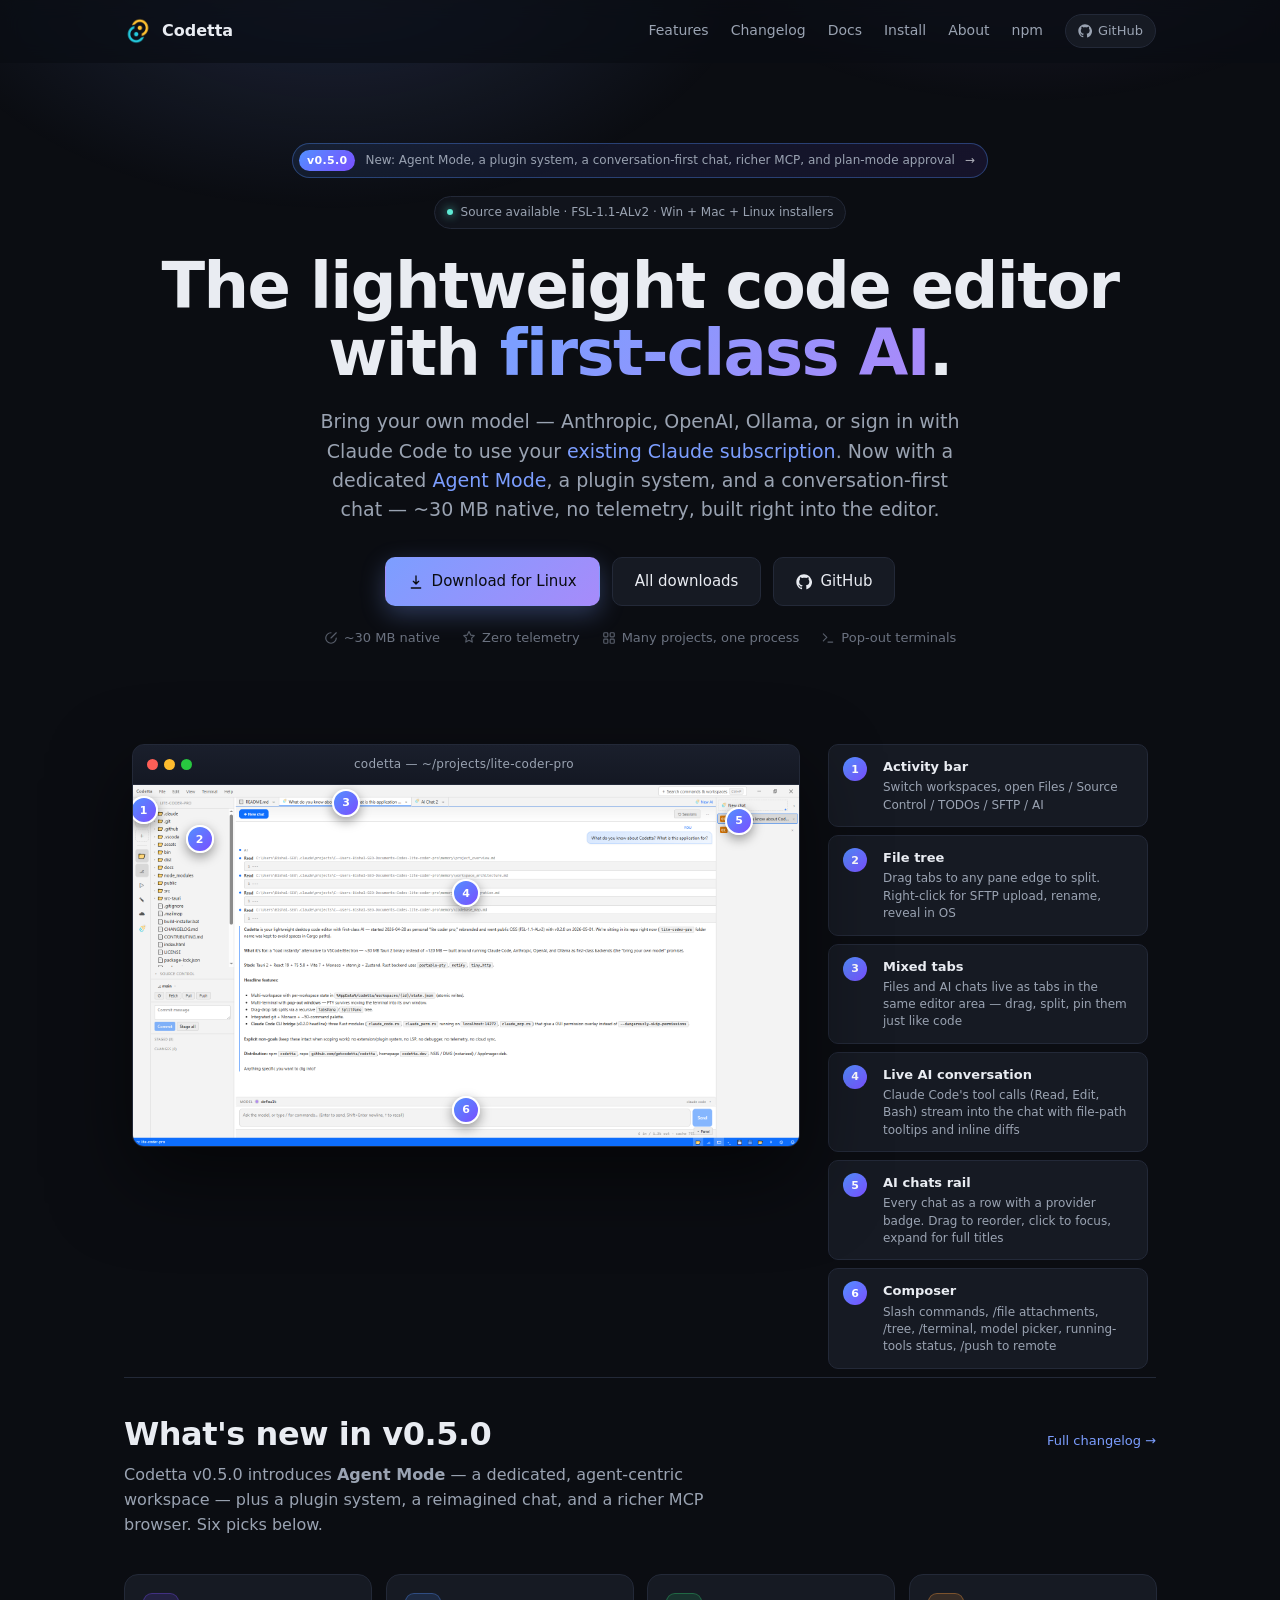
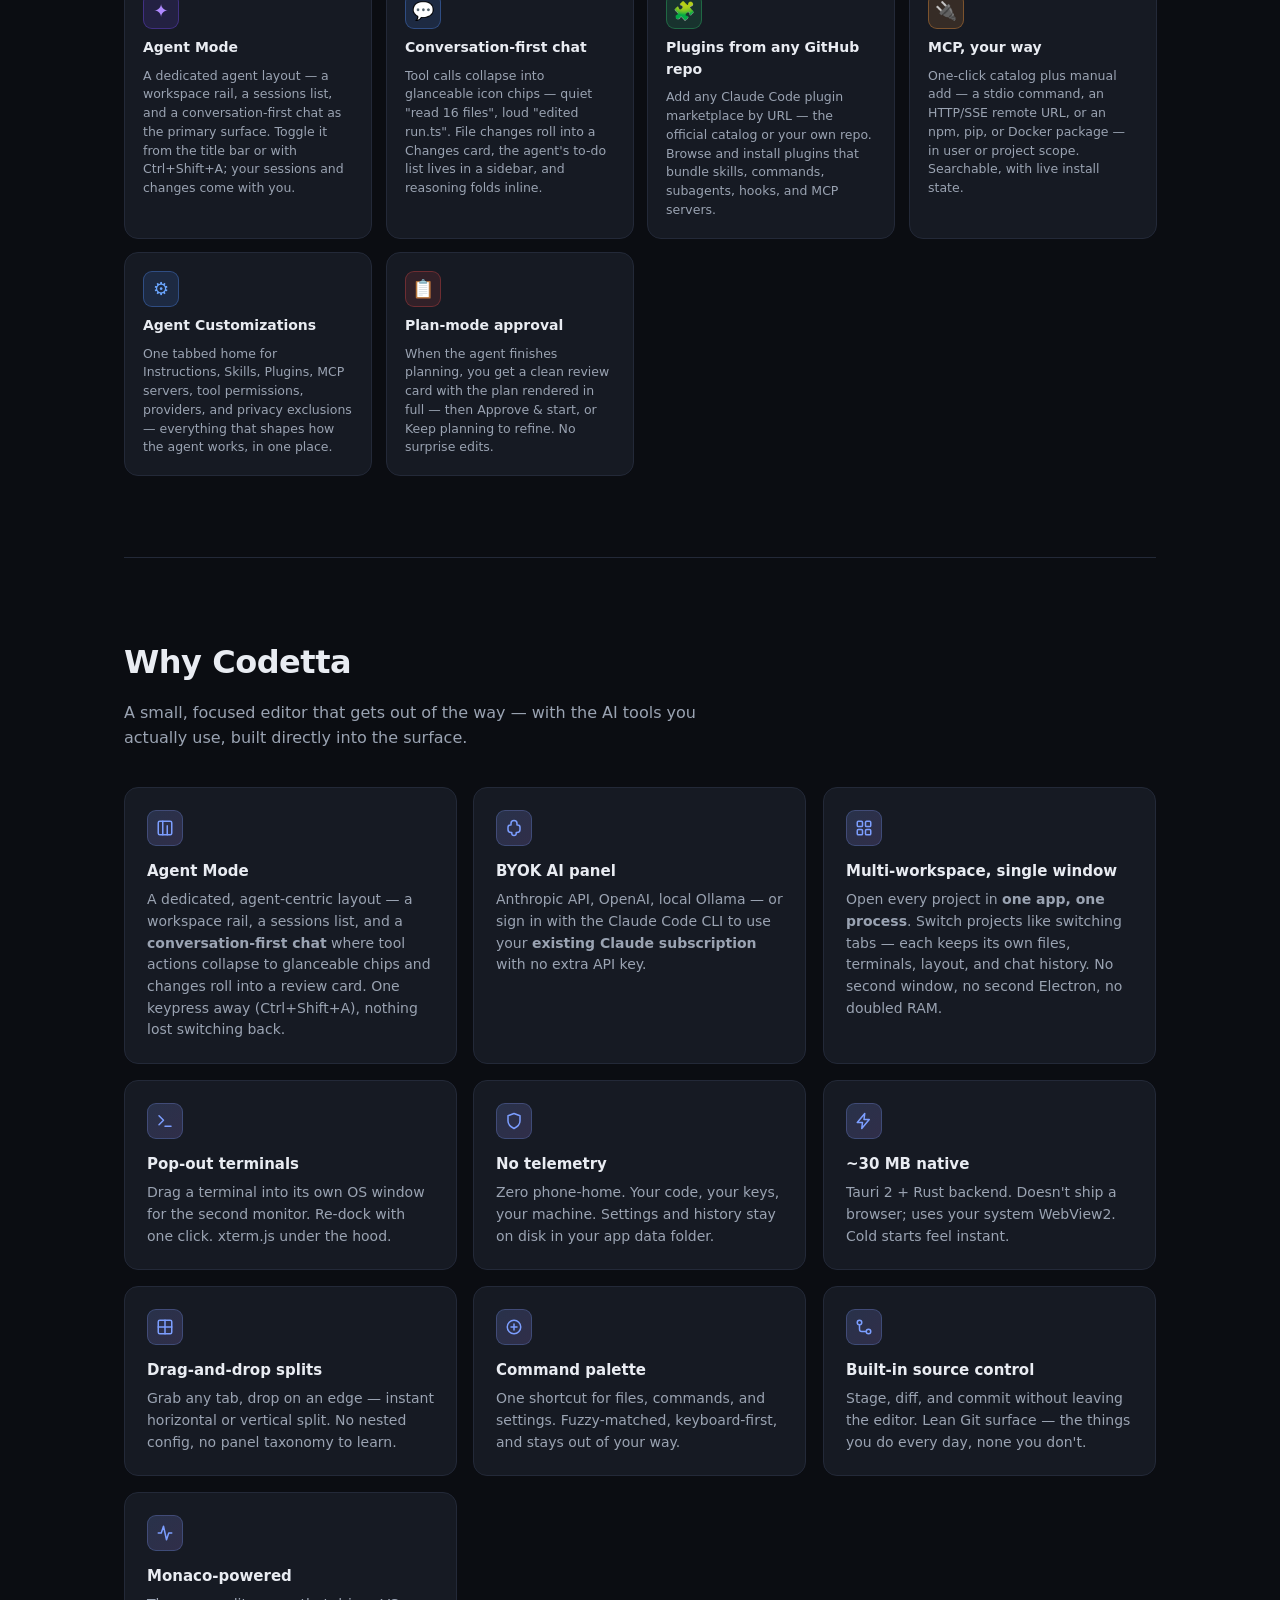
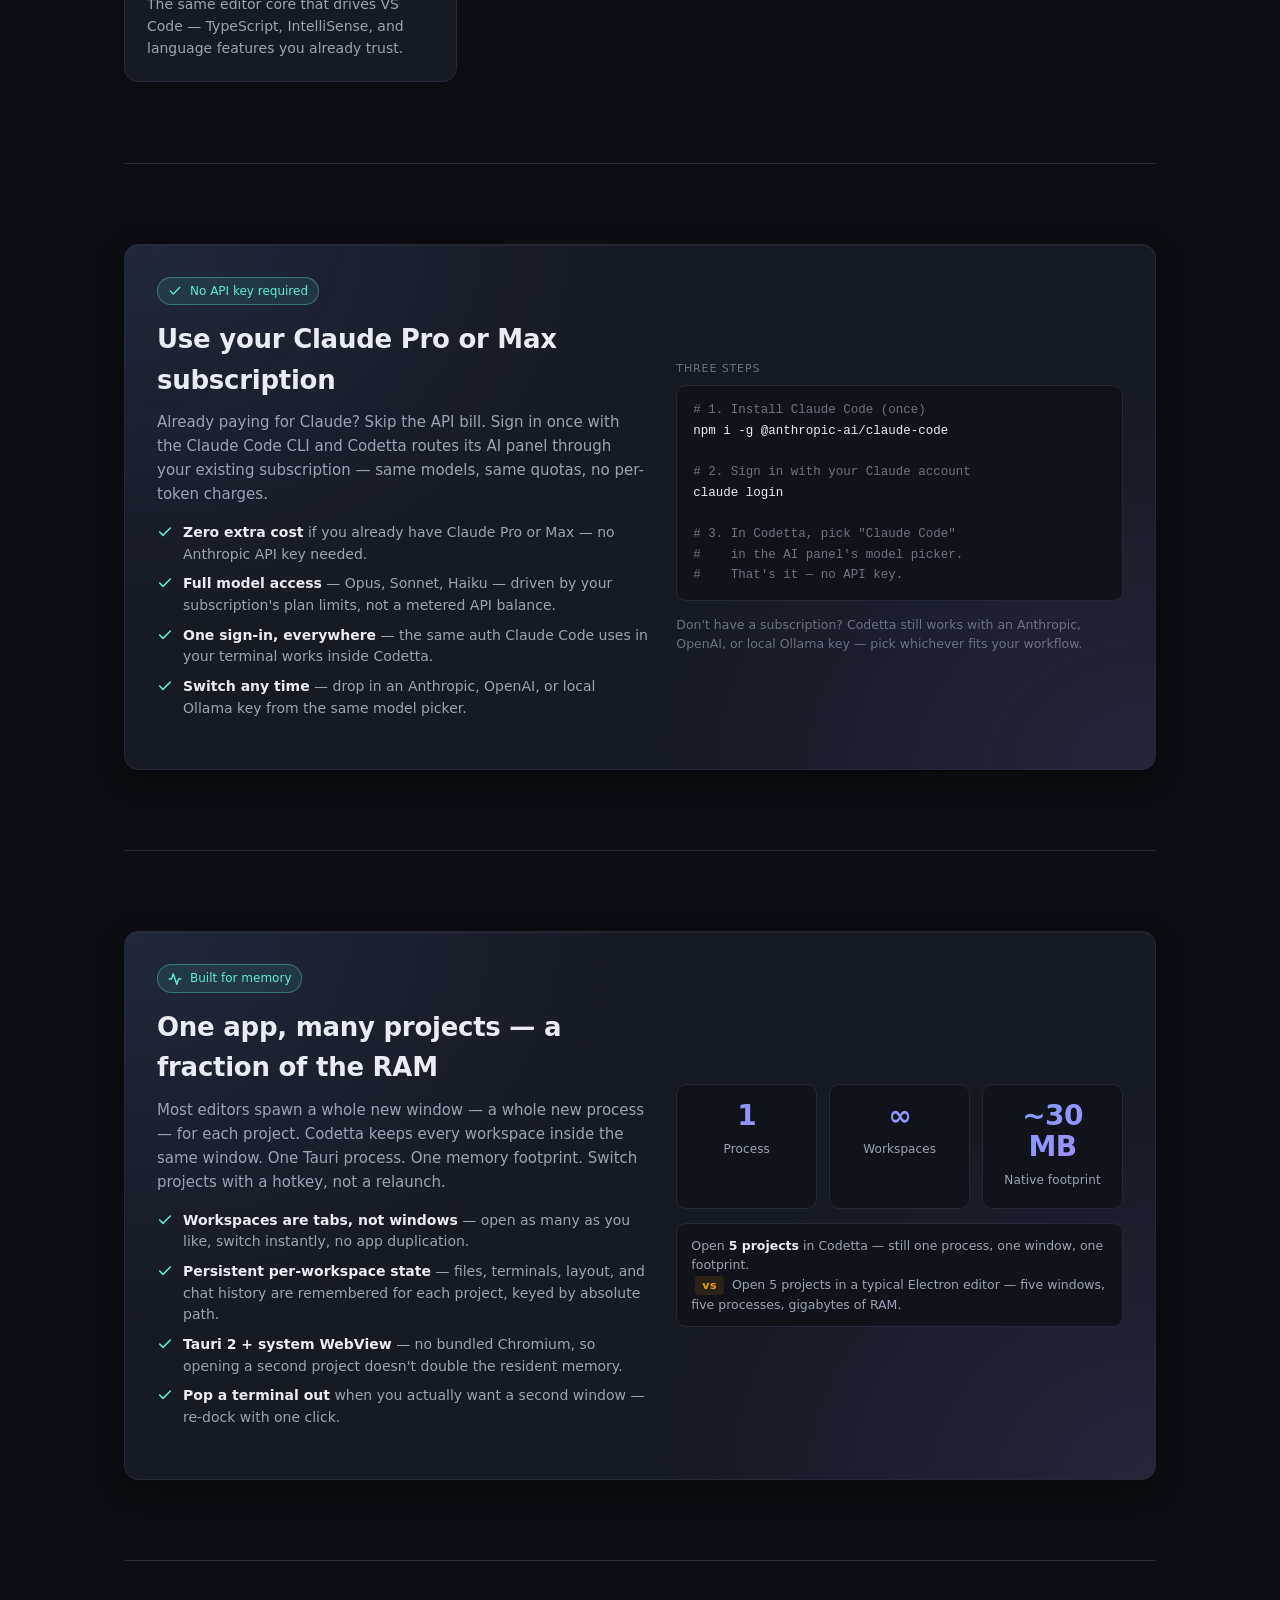
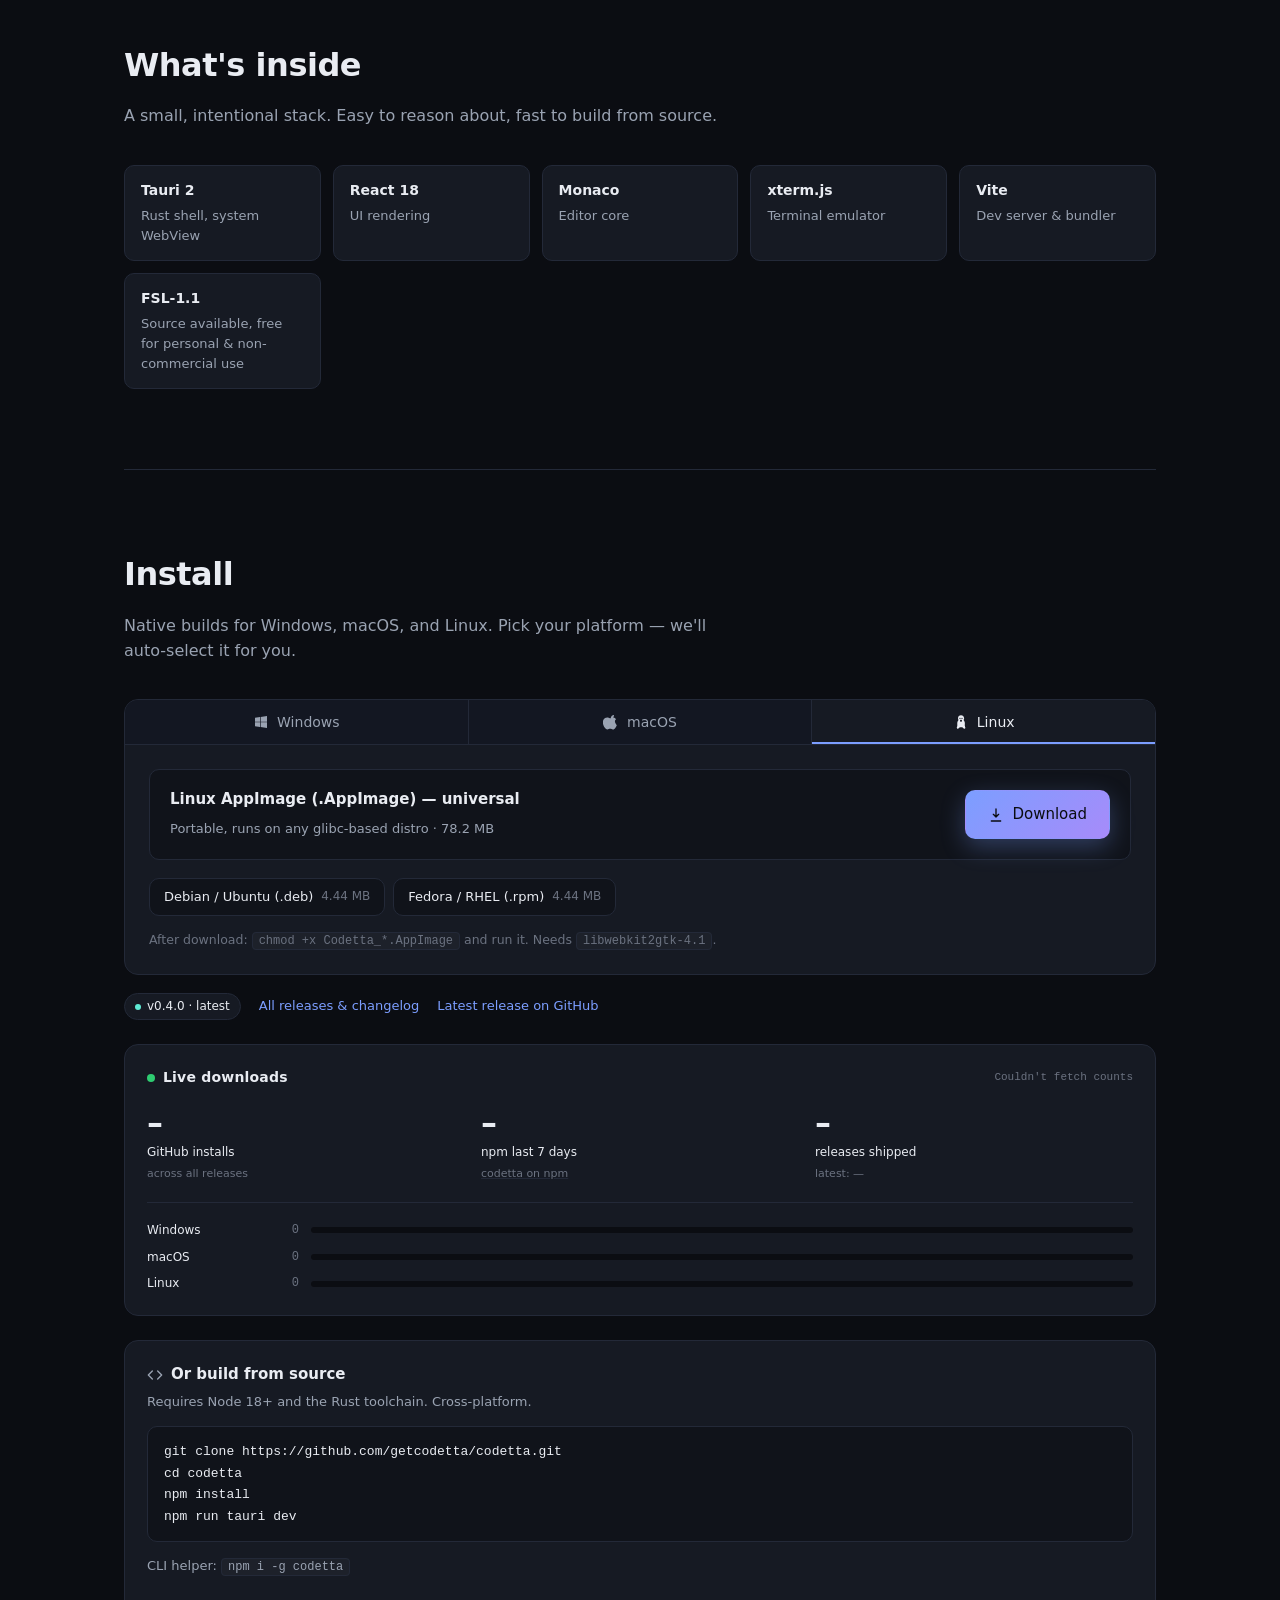
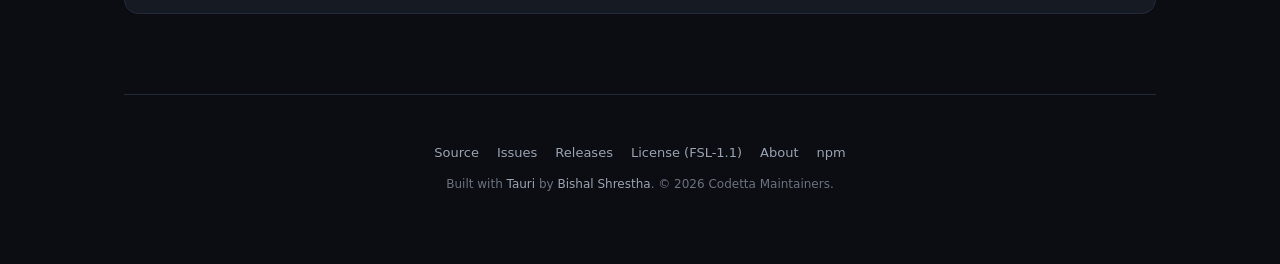
==== commit fa40e094: "feat: v0.5.0 landing (Agent Mode) + extensionless URLs Homepage + features page now showcase Agent M" ====
--- a/index.html
+++ b/index.html
@@ -5,11 +5,11 @@
   <meta name="viewport" content="width=device-width, initial-scale=1" />
   <meta name="theme-color" content="#0b0d12" />
   <title>Codetta — A lightweight desktop code editor with AI</title>
-  <meta name="description" content="A lightweight desktop code editor with first-class AI. Bring your own model — Anthropic, OpenAI, Ollama, or Claude Code. ~30 MB, no telemetry, free and open source." />
+  <meta name="description" content="A lightweight desktop code editor with first-class AI and a dedicated Agent Mode. Bring your own model — Anthropic, OpenAI, Ollama, or Claude Code. Plugins, MCP, ~30 MB, no telemetry, free and open source." />
 
   <!-- Open Graph (Facebook, LinkedIn, Slack, Discord, etc.) -->
   <meta property="og:title" content="Codetta — Lightweight code editor with first-class AI" />
-  <meta property="og:description" content="BYOK AI panel — Anthropic, OpenAI, Ollama, or Claude Code (use your existing Pro/Max subscription). Multi-workspace, pop-out terminals. ~30 MB native. No telemetry. Open source." />
+  <meta property="og:description" content="Now with Agent Mode — a dedicated agent workspace, plugins, and a conversation-first chat. BYOK AI — Anthropic, OpenAI, Ollama, or Claude Code (use your existing Pro/Max subscription). ~30 MB native. No telemetry. Open source." />
   <meta property="og:url" content="https://codetta.dev" />
   <meta property="og:type" content="website" />
   <meta property="og:site_name" content="Codetta" />
@@ -55,11 +55,11 @@
         </a>
         <span class="spacer"></span>
         <div class="nav-links">
-          <a href="/features.html">Features</a>
-          <a href="/changelog.html">Changelog</a>
-          <a href="/docs.html">Docs</a>
+          <a href="/features">Features</a>
+          <a href="/changelog">Changelog</a>
+          <a href="/docs">Docs</a>
           <a href="#install">Install</a>
-          <a href="/about.html">About</a>
+          <a href="/about">About</a>
           <a href="https://www.npmjs.com/package/codetta">npm</a>
           <a class="pill" href="https://github.com/getcodetta/codetta" rel="noopener">
             <svg viewBox="0 0 24 24" fill="currentColor" aria-hidden="true"><path d="M12 .5C5.7.5.5 5.7.5 12c0 5.1 3.3 9.4 7.8 10.9.6.1.8-.2.8-.6v-2.1c-3.2.7-3.9-1.5-3.9-1.5-.5-1.4-1.3-1.7-1.3-1.7-1.1-.7.1-.7.1-.7 1.2.1 1.8 1.2 1.8 1.2 1 1.8 2.8 1.3 3.5 1 .1-.8.4-1.3.8-1.6-2.6-.3-5.3-1.3-5.3-5.7 0-1.3.5-2.3 1.2-3.1-.1-.3-.5-1.5.1-3.2 0 0 1-.3 3.3 1.2 1-.3 2-.4 3-.4s2 .1 3 .4c2.3-1.5 3.3-1.2 3.3-1.2.6 1.7.2 2.9.1 3.2.8.8 1.2 1.9 1.2 3.1 0 4.4-2.7 5.4-5.3 5.7.4.4.8 1.1.8 2.2v3.3c0 .3.2.7.8.6 4.5-1.5 7.8-5.8 7.8-10.9C23.5 5.7 18.3.5 12 .5z"/></svg>
@@ -72,10 +72,10 @@
 
   <div class="container">
     <header class="hero">
-      <a href="/changelog.html" class="release-banner" title="See full changelog">
-        <span class="release-banner-tag">v0.4.0</span>
+      <a href="/changelog" class="release-banner" title="See full changelog">
+        <span class="release-banner-tag">v0.5.0</span>
         <span class="release-banner-text">
-          60+ features: line bookmarks, F1 shortcut reference, footprint controls, AI templates, chord shortcuts, diagnostics panel, and more
+          New: Agent Mode, a plugin system, a conversation-first chat, richer MCP, and plan-mode approval
         </span>
         <span class="release-banner-arrow">→</span>
       </a>
@@ -83,10 +83,10 @@
       <h1>The lightweight code editor with <span class="grad">first-class AI</span>.</h1>
       <p class="tagline">
         Bring your own model — Anthropic, OpenAI, Ollama, or sign in with Claude Code to use your <a href="#claude-subscription">existing Claude subscription</a>.
-        ~30&nbsp;MB native, no telemetry, multi-window terminals, and a real BYOK AI panel built into the editor.
+        Now with a dedicated <a href="#whats-new">Agent Mode</a>, a plugin system, and a conversation-first chat — ~30&nbsp;MB native, no telemetry, built right into the editor.
       </p>
       <div class="cta-row">
-        <a id="heroDownload" class="btn btn-primary" href="https://github.com/getcodetta/codetta/releases/latest/download/Codetta_0.4.0_x64-setup.exe" data-os="windows">
+        <a id="heroDownload" class="btn btn-primary" href="https://github.com/getcodetta/codetta/releases/latest/download/Codetta_0.5.0_x64-setup.exe" data-os="windows">
           <svg viewBox="0 0 24 24" fill="none" stroke="currentColor" stroke-width="2" stroke-linecap="round" stroke-linejoin="round" aria-hidden="true"><path d="M12 3v12m0 0l-4-4m4 4l4-4M5 21h14"/></svg>
           <span data-download-label>Download for Windows</span>
         </a>
@@ -161,40 +161,40 @@
 
     <section id="whats-new">
       <div class="whats-new-head">
-        <h2>What's new in v0.4.0</h2>
-        <a class="whats-new-link" href="/changelog.html">Full changelog →</a>
-      </div>
-      <p class="lede">Codetta v0.4.0 is a 60+ feature batch focused on power-user fluency: navigation shortcuts, AI prompt templates, footprint controls, and a Problems panel. Six picks below.</p>
+        <h2>What's new in v0.5.0</h2>
+        <a class="whats-new-link" href="/changelog">Full changelog →</a>
+      </div>
+      <p class="lede">Codetta v0.5.0 introduces <strong>Agent Mode</strong> — a dedicated, agent-centric workspace — plus a plugin system, a reimagined chat, and a richer MCP browser. Six picks below.</p>
       <div class="whats-new-grid">
         <div class="wn-card" data-reveal>
-          <div class="wn-icon" data-c="cyan">⌘</div>
-          <div class="wn-title">F1 shortcut reference + chord support</div>
-          <div class="wn-text">Press F1 for a categorised cheatsheet of every command. Two-step chord shortcuts (Ctrl+K Ctrl+0 fold all, Ctrl+K S save without formatting) now actually fire.</div>
+          <div class="wn-icon" data-c="purple">✦</div>
+          <div class="wn-title">Agent Mode</div>
+          <div class="wn-text">A dedicated agent layout — a workspace rail, a sessions list, and a conversation-first chat as the primary surface. Toggle it from the title bar or with Ctrl+Shift+A; your sessions and changes come with you.</div>
         </div>
         <div class="wn-card" data-reveal>
-          <div class="wn-icon" data-c="purple">🤖</div>
-          <div class="wn-title">Right-click "Ask AI to…"</div>
-          <div class="wn-text">Five quick actions in the editor context menu — explain, refactor, find bugs, write tests, add docs. Cmd/Ctrl+I for explain. Selection auto-wrapped in a fenced code block tagged with language + filename.</div>
+          <div class="wn-icon" data-c="cyan">💬</div>
+          <div class="wn-title">Conversation-first chat</div>
+          <div class="wn-text">Tool calls collapse into glanceable icon chips — quiet "read 16 files", loud "edited run.ts". File changes roll into a Changes card, the agent's to-do list lives in a sidebar, and reasoning folds inline.</div>
         </div>
         <div class="wn-card" data-reveal>
-          <div class="wn-icon" data-c="orange">📦</div>
-          <div class="wn-title">Workspace footprint controls</div>
-          <div class="wn-text">Status-bar chip shows open buffers + terminals; click for a detail modal. Optional idle-buffer unload + auto-close-idle-terminals keep long-running sessions lean.</div>
+          <div class="wn-icon" data-c="green">🧩</div>
+          <div class="wn-title">Plugins from any GitHub repo</div>
+          <div class="wn-text">Add any Claude Code plugin marketplace by URL — the official catalog or your own repo. Browse and install plugins that bundle skills, commands, subagents, hooks, and MCP servers.</div>
         </div>
         <div class="wn-card" data-reveal>
-          <div class="wn-icon" data-c="green">🔖</div>
-          <div class="wn-title">Line bookmarks + outline TOC</div>
-          <div class="wn-text">Ctrl+F2 toggles a line bookmark, F2 / Shift+F2 cycle. Markdown headings show in the outline panel and the Go-to-Symbol palette, with click-to-jump from the rendered preview.</div>
+          <div class="wn-icon" data-c="orange">🔌</div>
+          <div class="wn-title">MCP, your way</div>
+          <div class="wn-text">One-click catalog plus manual add — a stdio command, an HTTP/SSE remote URL, or an npm, pip, or Docker package — in user or project scope. Searchable, with live install state.</div>
         </div>
         <div class="wn-card" data-reveal>
           <div class="wn-icon" data-c="cyan">⚙</div>
-          <div class="wn-title">Smart task panel</div>
-          <div class="wn-text">Cargo (build / run / test / clippy / fmt + per-binary entries) and Makefile targets sit alongside package.json scripts. Tauri projects auto-detect src-tauri/Cargo.toml.</div>
+          <div class="wn-title">Agent Customizations</div>
+          <div class="wn-text">One tabbed home for Instructions, Skills, Plugins, MCP servers, tool permissions, providers, and privacy exclusions — everything that shapes how the agent works, in one place.</div>
         </div>
         <div class="wn-card" data-reveal>
-          <div class="wn-icon" data-c="red">🩺</div>
-          <div class="wn-title">Diagnostics panel</div>
-          <div class="wn-text">Every Monaco marker across every open file in one sidebar list. Click to jump to the offending line — TypeScript / JavaScript work out of the box.</div>
+          <div class="wn-icon" data-c="red">📋</div>
+          <div class="wn-title">Plan-mode approval</div>
+          <div class="wn-text">When the agent finishes planning, you get a clean review card with the plan rendered in full — then Approve &amp; start, or Keep planning to refine. No surprise edits.</div>
         </div>
       </div>
     </section>
@@ -203,6 +203,13 @@
       <h2>Why Codetta</h2>
       <p class="lede">A small, focused editor that gets out of the way — with the AI tools you actually use, built directly into the surface.</p>
       <div class="features">
+        <div class="feature" data-reveal>
+          <div class="icon">
+            <svg viewBox="0 0 24 24" fill="none" stroke="currentColor" stroke-width="2" stroke-linecap="round" stroke-linejoin="round"><rect x="3" y="3" width="18" height="18" rx="2"/><line x1="9" y1="3" x2="9" y2="21"/><line x1="15" y1="9" x2="15" y2="21"/></svg>
+          </div>
+          <h3>Agent Mode</h3>
+          <p>A dedicated, agent-centric layout — a workspace rail, a sessions list, and a <strong>conversation-first chat</strong> where tool actions collapse to glanceable chips and changes roll into a review card. One keypress away (Ctrl+Shift+A), nothing lost switching back.</p>
+        </div>
         <div class="feature" data-reveal>
           <div class="icon">
             <svg viewBox="0 0 24 24" fill="none" stroke="currentColor" stroke-width="2" stroke-linecap="round" stroke-linejoin="round"><path d="M12 2a4 4 0 014 4v2h1a3 3 0 013 3v3a4 4 0 01-4 4h-1v1a3 3 0 01-6 0v-1H8a4 4 0 01-4-4v-3a3 3 0 013-3h1V6a4 4 0 014-4z"/></svg>
@@ -544,10 +551,10 @@
         <a href="https://github.com/getcodetta/codetta/issues">Issues</a>
         <a href="https://github.com/getcodetta/codetta/releases">Releases</a>
         <a href="https://github.com/getcodetta/codetta/blob/main/LICENSE">License (FSL-1.1)</a>
-        <a href="/about.html">About</a>
+        <a href="/about">About</a>
         <a href="https://www.npmjs.com/package/codetta">npm</a>
       </div>
-      <p class="copy">Built with <a href="https://tauri.app">Tauri</a> by <a href="/about.html">Bishal Shrestha</a>. © 2026 Codetta Maintainers.</p>
+      <p class="copy">Built with <a href="https://tauri.app">Tauri</a> by <a href="/about">Bishal Shrestha</a>. © 2026 Codetta Maintainers.</p>
     </footer>
   </div>
 
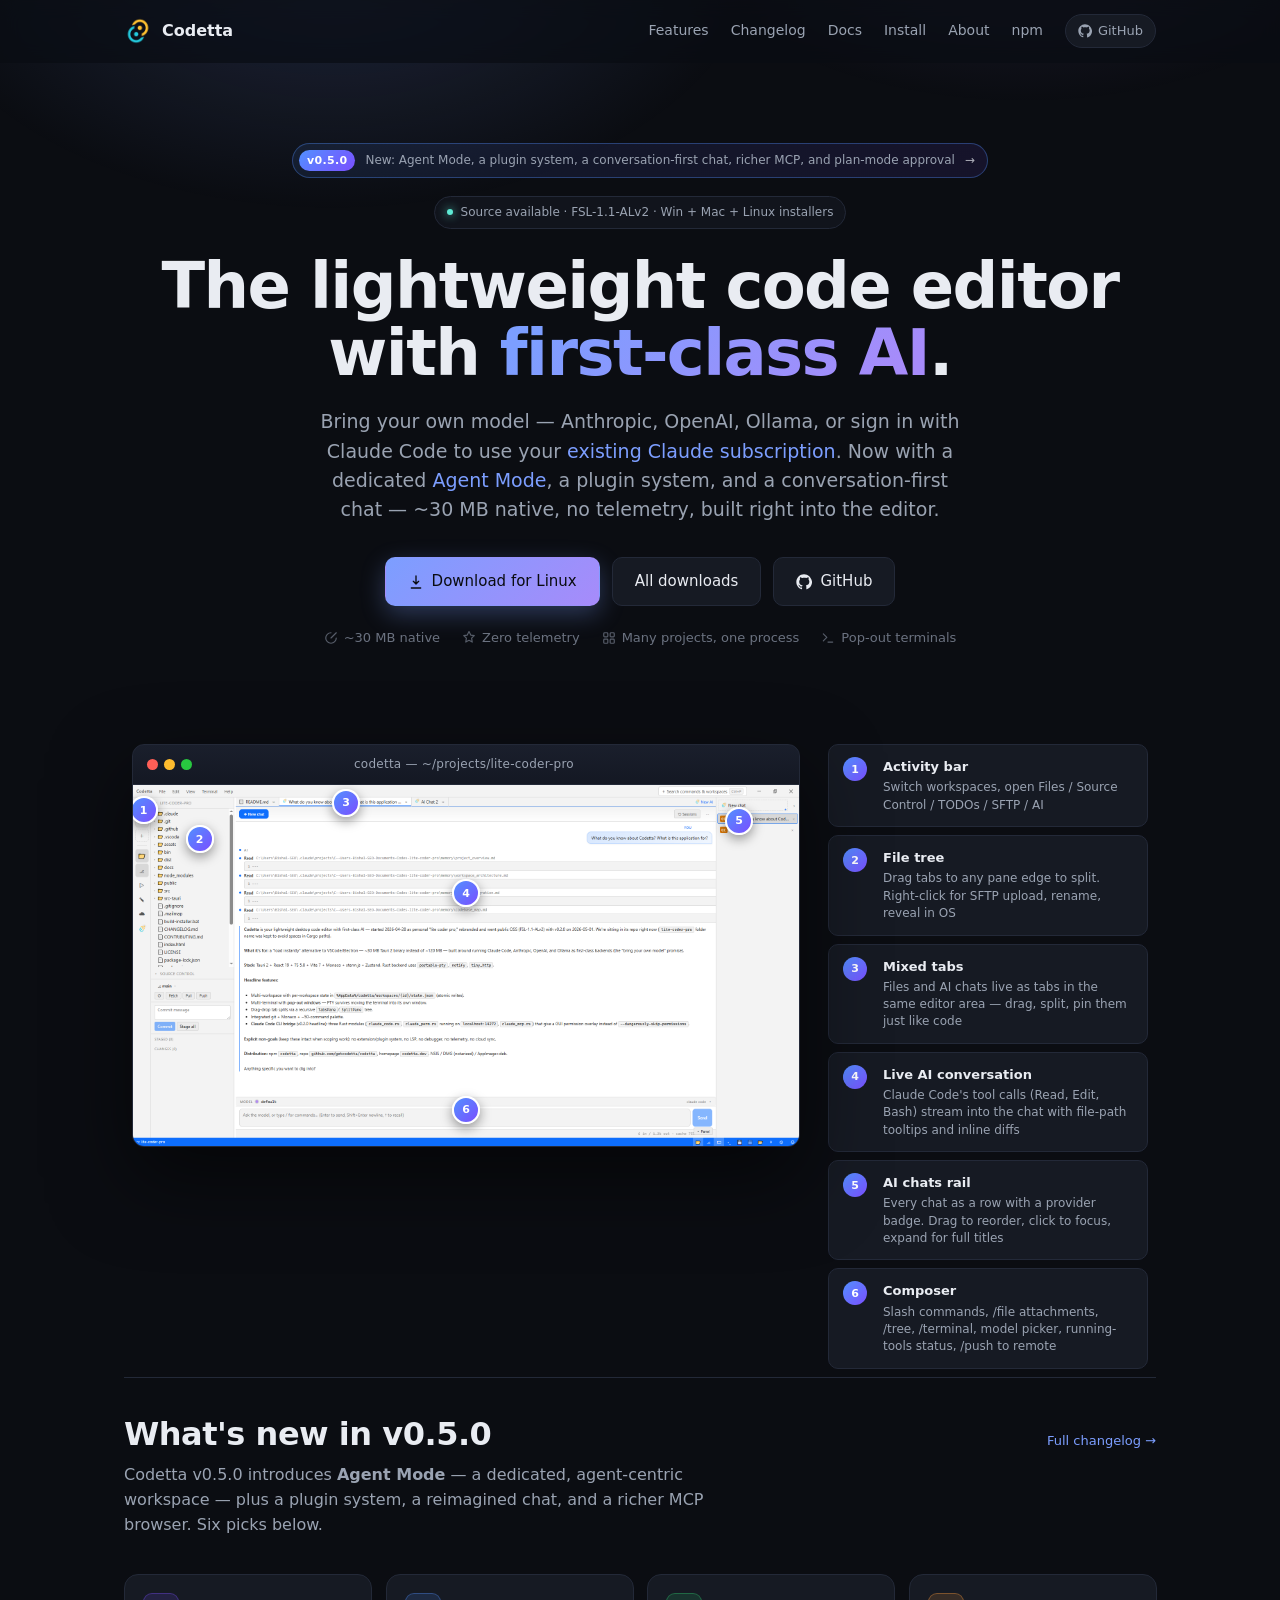
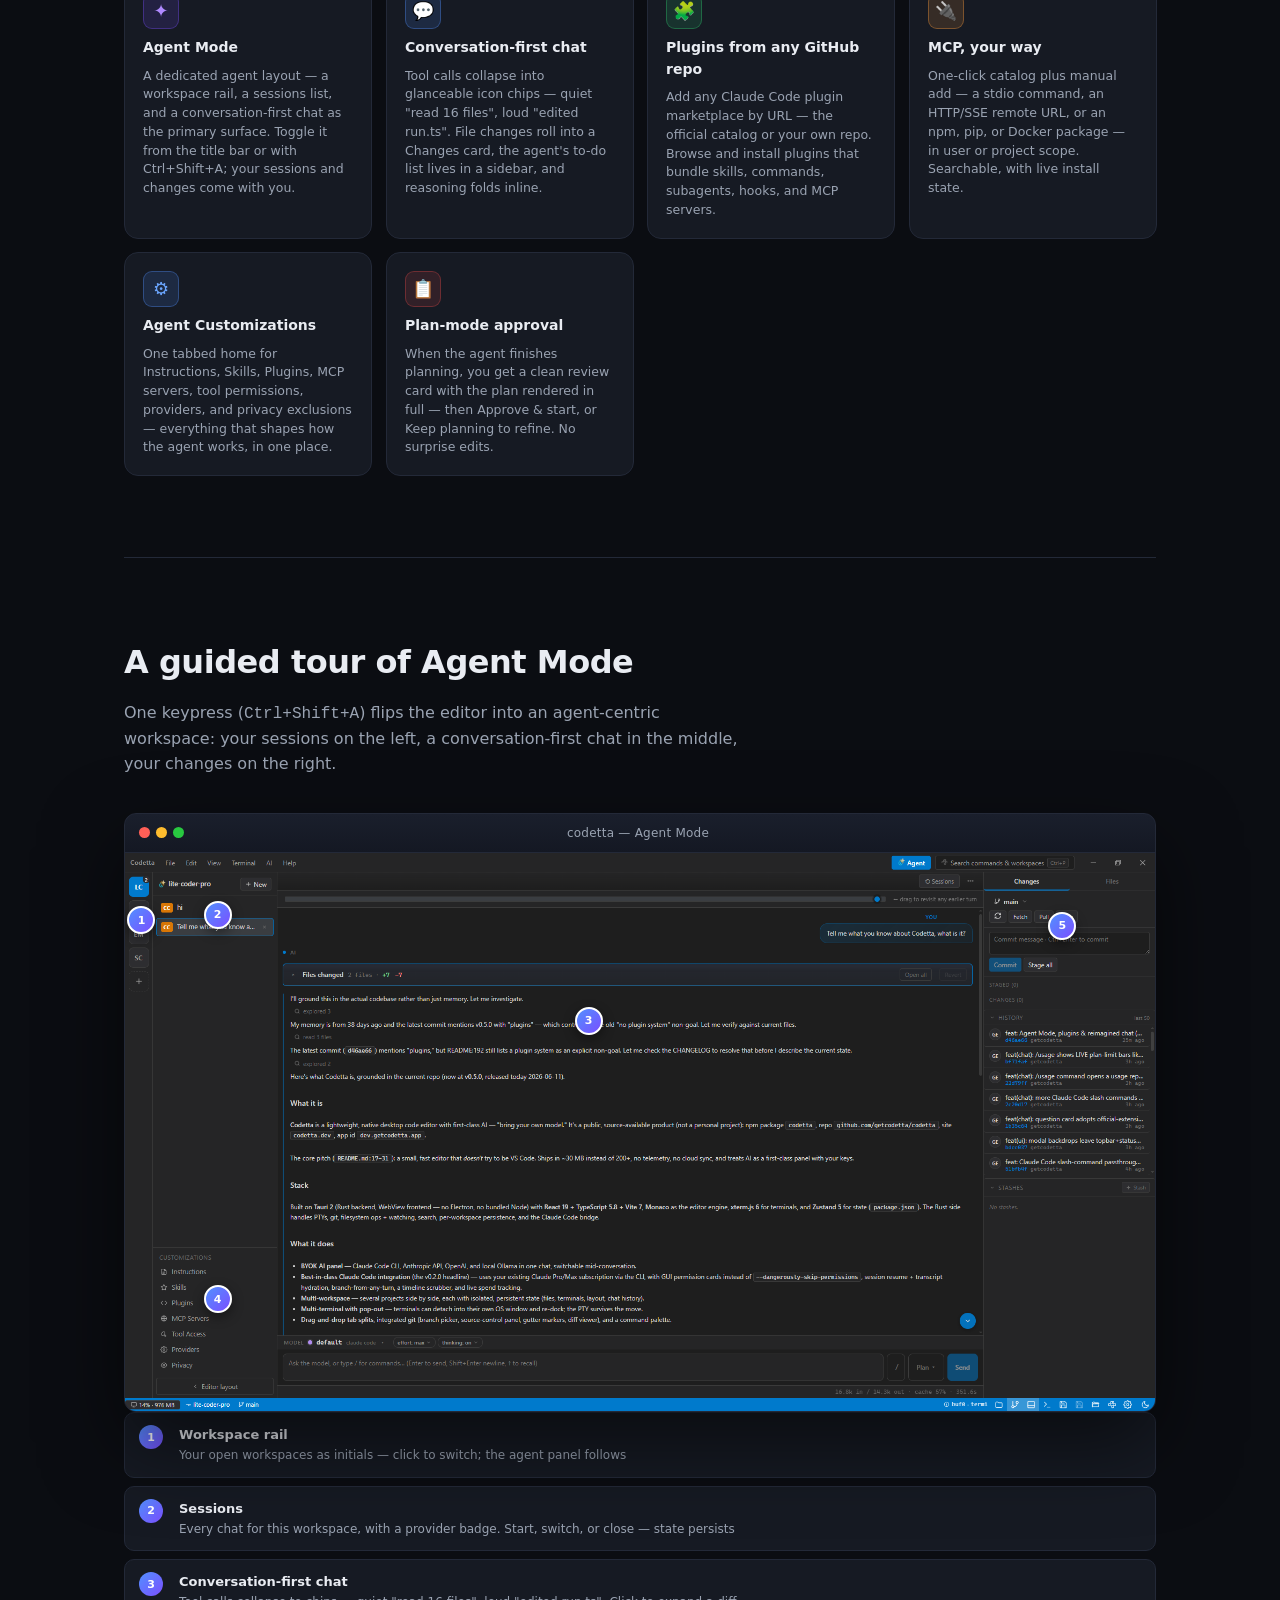
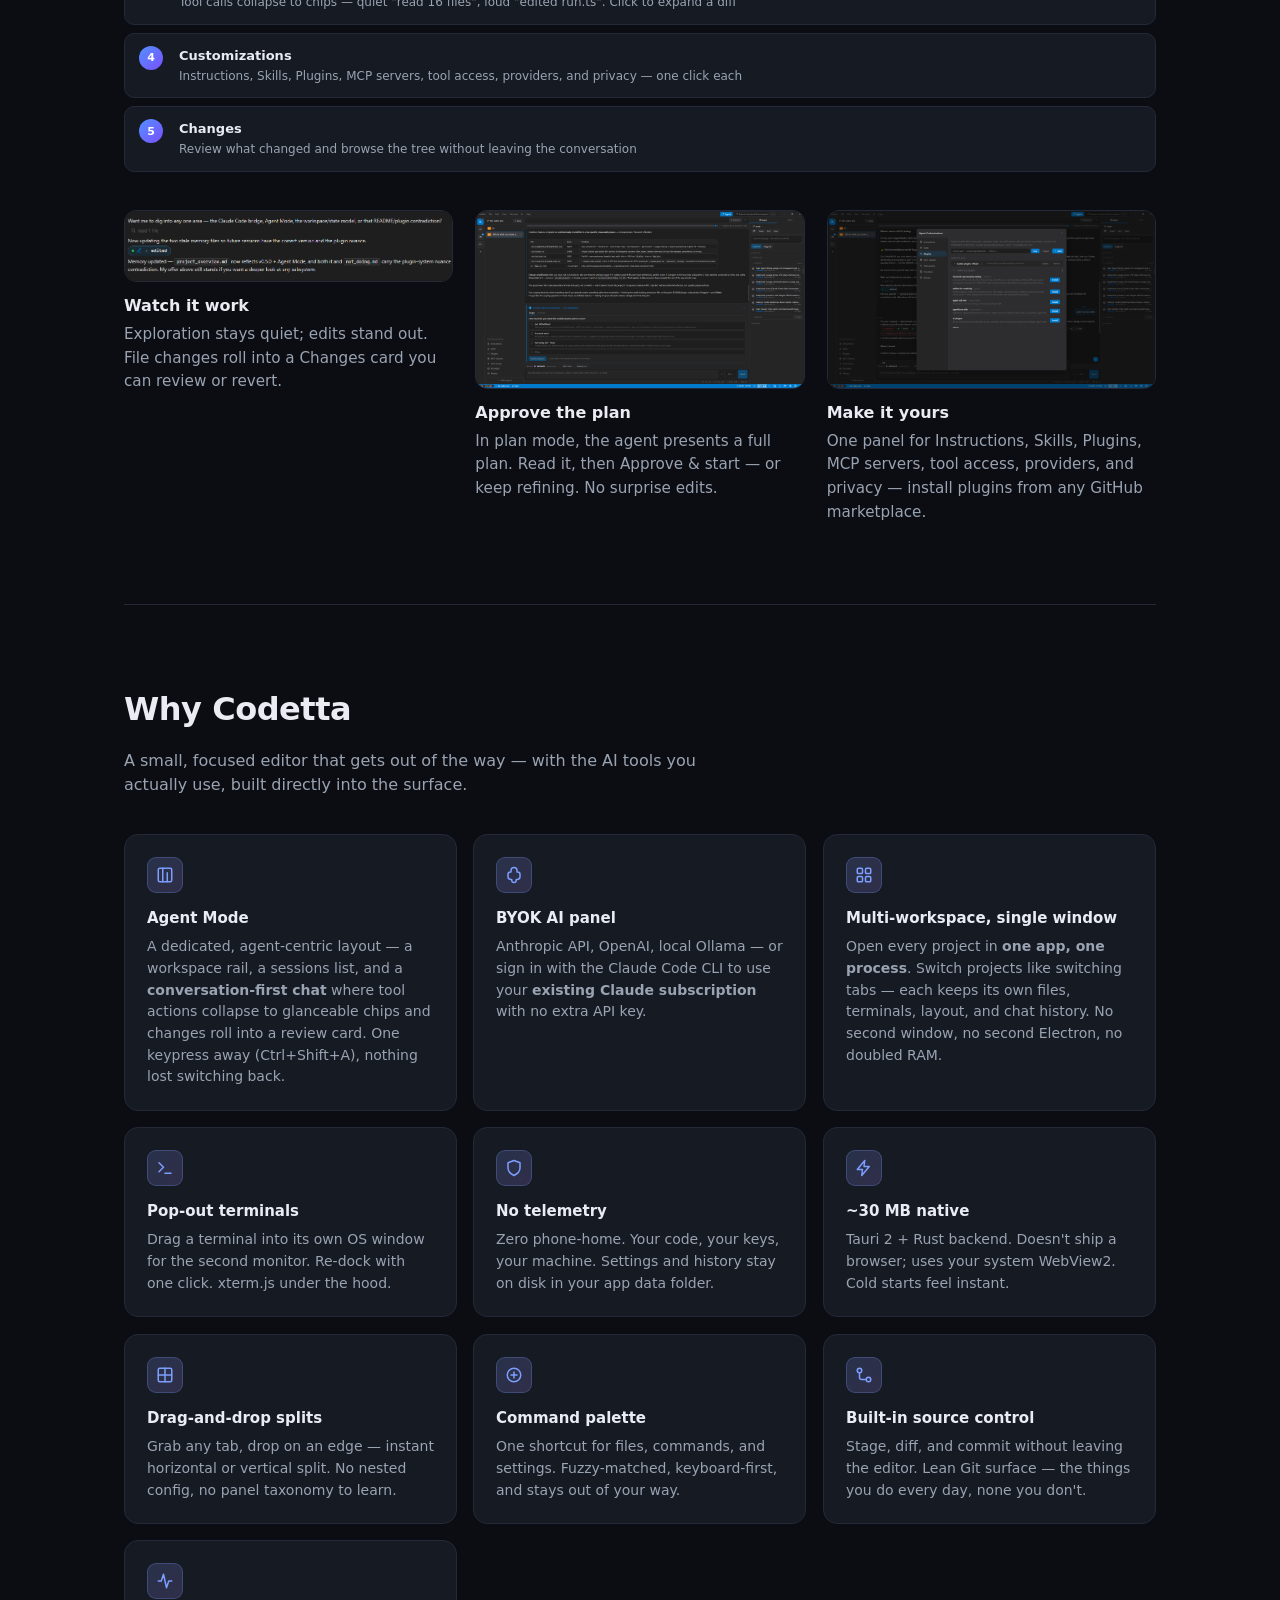
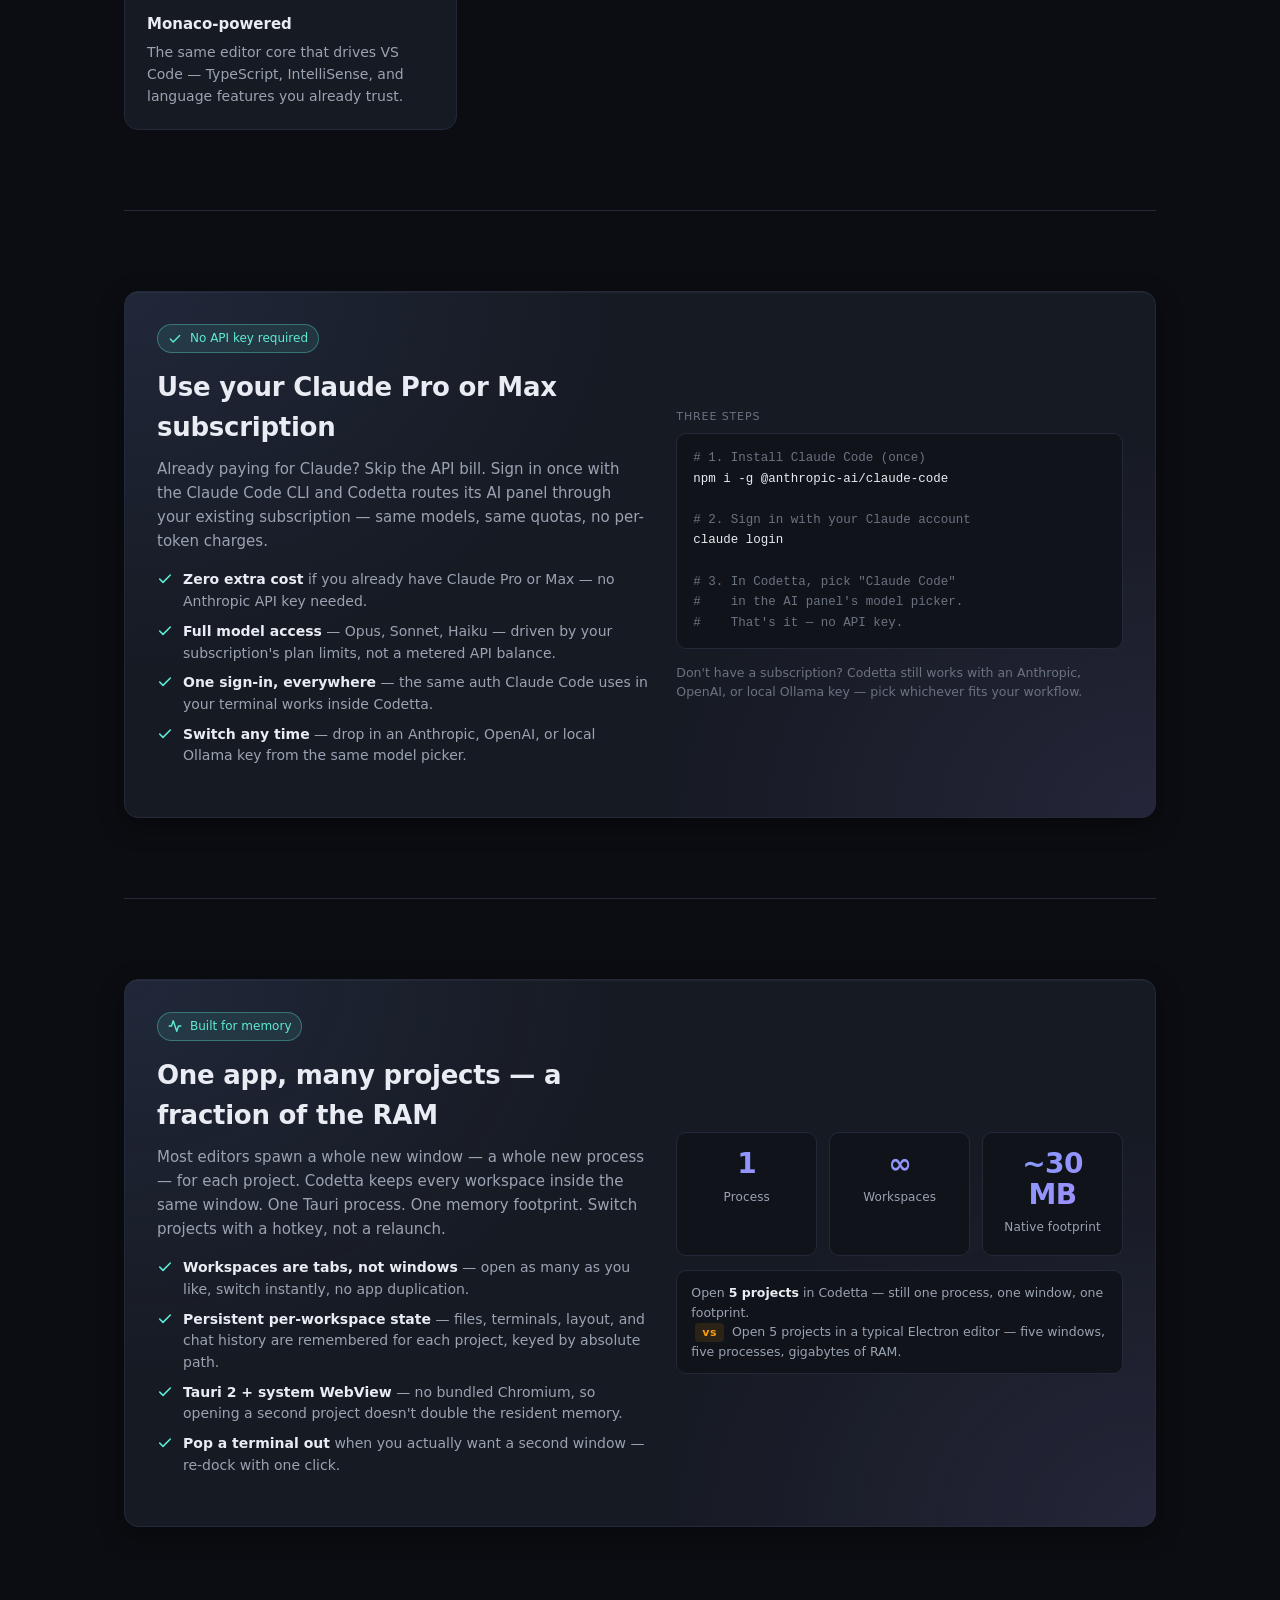
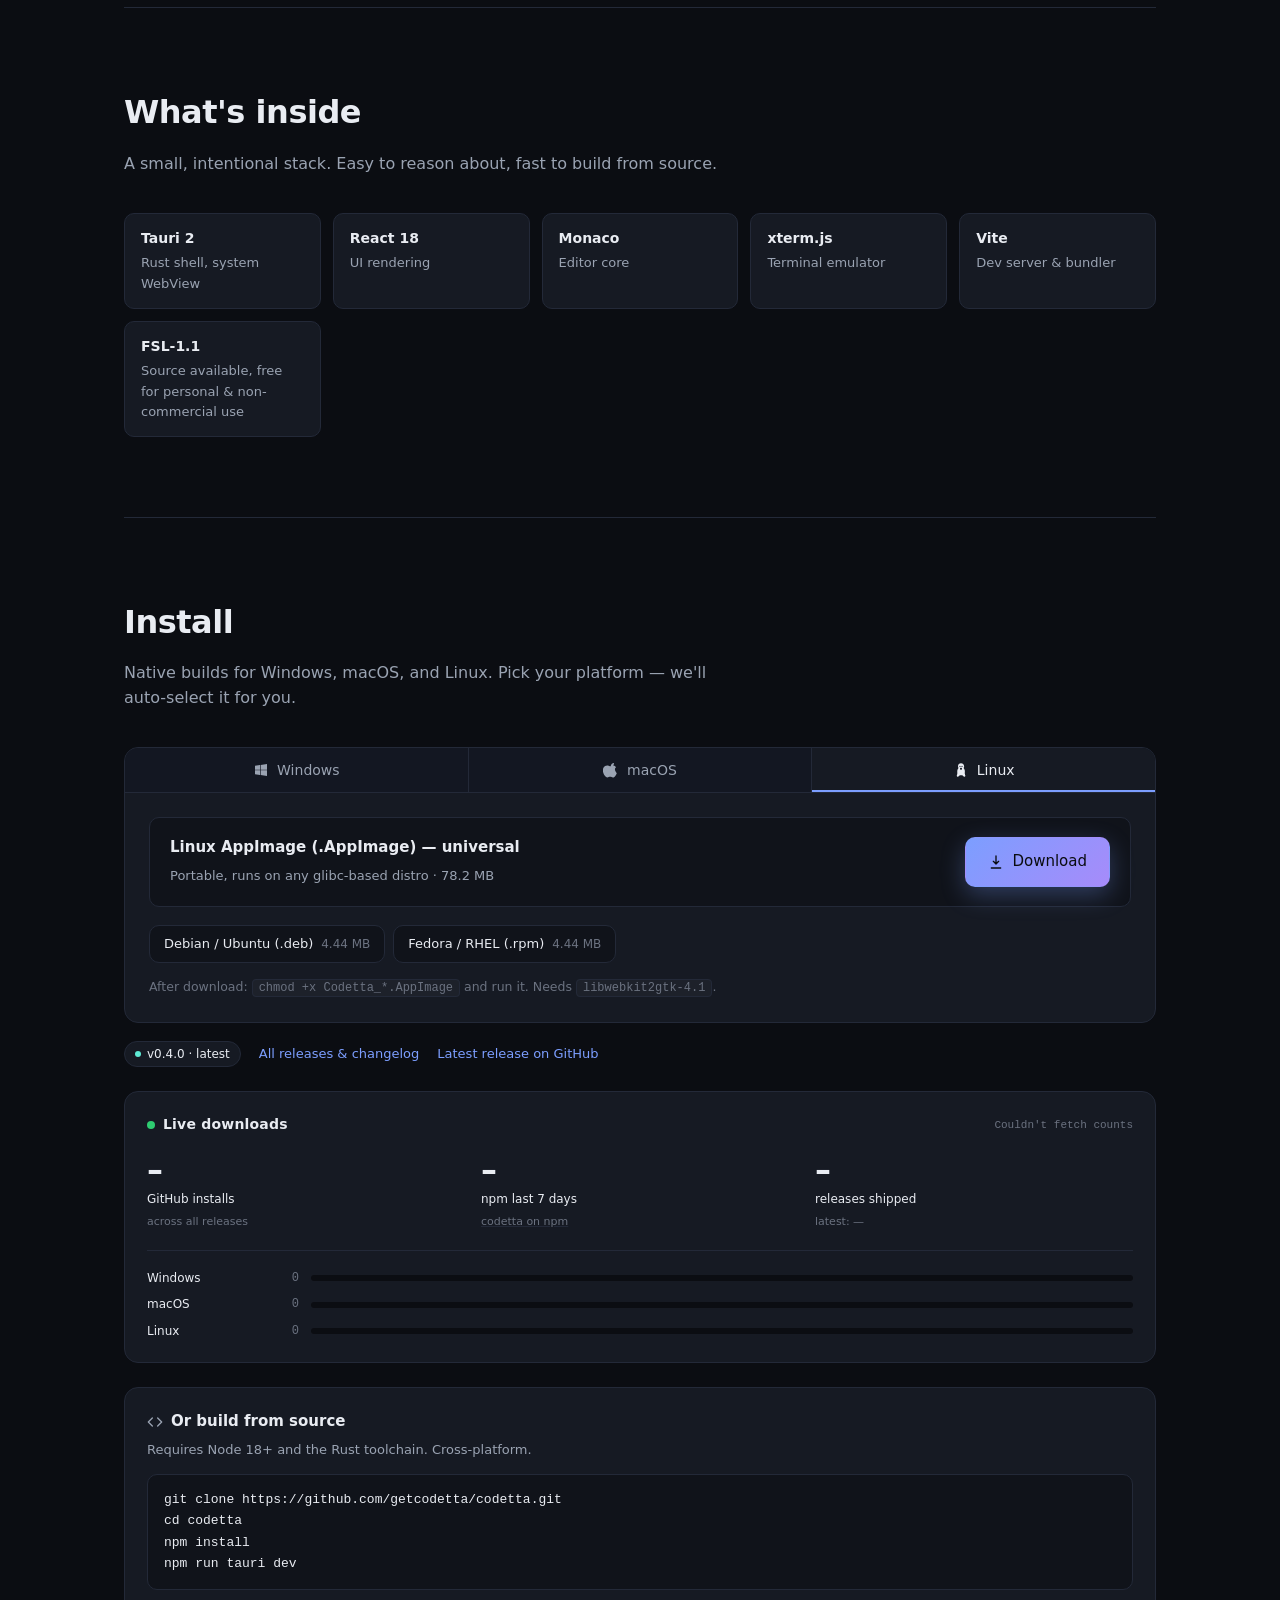
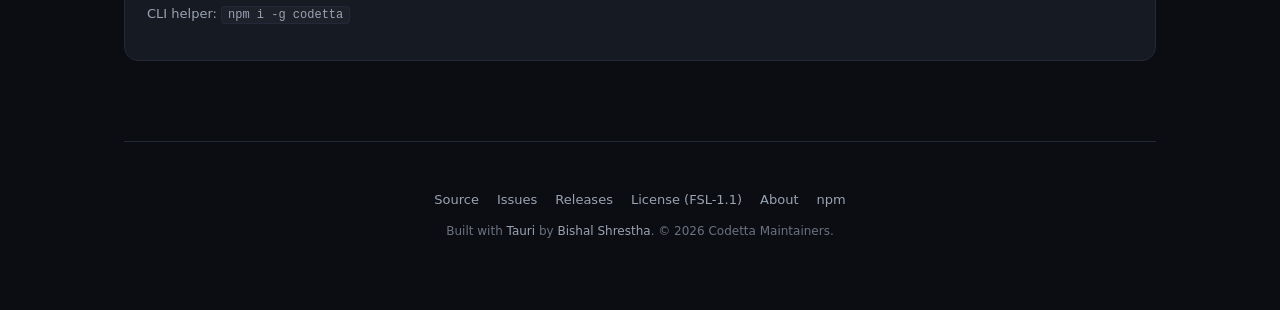
==== commit 41498625: "feat: Agent Mode walkthrough section with screenshots Adds a guided tour to the homepage — an annota" ====
--- a/index.html
+++ b/index.html
@@ -196,6 +196,59 @@
           <div class="wn-title">Plan-mode approval</div>
           <div class="wn-text">When the agent finishes planning, you get a clean review card with the plan rendered in full — then Approve &amp; start, or Keep planning to refine. No surprise edits.</div>
         </div>
+      </div>
+    </section>
+
+    <section id="agent-mode">
+      <h2>A guided tour of <span class="grad">Agent Mode</span></h2>
+      <p class="lede">One keypress (<kbd>Ctrl+Shift+A</kbd>) flips the editor into an agent-centric workspace: your sessions on the left, a conversation-first chat in the middle, your changes on the right.</p>
+
+      <div class="hero-window agent-tour-window">
+        <div class="hero-window-chrome">
+          <span class="hero-window-lights"><span class="r"></span><span class="y"></span><span class="g"></span></span>
+          <span class="hero-window-title">codetta — Agent Mode</span>
+          <span class="hero-window-spacer"></span>
+        </div>
+        <div class="hero-shot-img-wrap" id="agentShot">
+          <img
+            src="/screenshots/codetta_agent_overview.png"
+            alt="Codetta Agent Mode — a workspace rail, a sessions list with a Tasks section, a conversation-first chat with action chips, and a Changes / Files panel"
+            loading="lazy"
+            decoding="async"
+          />
+          <button class="hero-hotspot" data-spot="1" style="--x:1.6%; --y:12%;" aria-label="Workspace rail"><span>1</span></button>
+          <button class="hero-hotspot" data-spot="2" style="--x:9%; --y:11%;" aria-label="Sessions"><span>2</span></button>
+          <button class="hero-hotspot" data-spot="3" style="--x:45%; --y:30%;" aria-label="Conversation-first chat"><span>3</span></button>
+          <button class="hero-hotspot" data-spot="4" style="--x:9%; --y:80%;" aria-label="Customizations"><span>4</span></button>
+          <button class="hero-hotspot" data-spot="5" style="--x:91%; --y:13%;" aria-label="Changes"><span>5</span></button>
+          <a class="hero-shot-expand" href="/screenshots/codetta_agent_overview.png" target="_blank" rel="noopener" title="Open full-resolution">
+            <svg viewBox="0 0 24 24" fill="none" stroke="currentColor" stroke-width="2" stroke-linecap="round" stroke-linejoin="round" aria-hidden="true">
+              <path d="M15 3h6v6"/><path d="M9 21H3v-6"/><path d="M21 3l-7 7"/><path d="M3 21l7-7"/>
+            </svg>
+          </a>
+        </div>
+      </div>
+      <ol class="hero-legend">
+        <li data-spot="1"><span class="num">1</span><div><strong>Workspace rail</strong><span>Your open workspaces as initials — click to switch; the agent panel follows</span></div></li>
+        <li data-spot="2"><span class="num">2</span><div><strong>Sessions</strong><span>Every chat for this workspace, with a provider badge. Start, switch, or close — state persists</span></div></li>
+        <li data-spot="3"><span class="num">3</span><div><strong>Conversation-first chat</strong><span>Tool calls collapse to chips — quiet "read 16 files", loud "edited run.ts". Click to expand a diff</span></div></li>
+        <li data-spot="4"><span class="num">4</span><div><strong>Customizations</strong><span>Instructions, Skills, Plugins, MCP servers, tool access, providers, and privacy — one click each</span></div></li>
+        <li data-spot="5"><span class="num">5</span><div><strong>Changes</strong><span>Review what changed and browse the tree without leaving the conversation</span></div></li>
+      </ol>
+
+      <div class="agent-steps">
+        <figure class="agent-step">
+          <img src="/screenshots/codetta_agent_chat.png" alt="The conversation-first chat: action chips grouped by type and a Changes review card" loading="lazy" decoding="async" />
+          <figcaption><strong>Watch it work</strong>Exploration stays quiet; edits stand out. File changes roll into a Changes card you can review or revert.</figcaption>
+        </figure>
+        <figure class="agent-step">
+          <img src="/screenshots/codetta_agent_plan.png" alt="The plan-review card: the agent's plan rendered as markdown, with Approve and Keep planning" loading="lazy" decoding="async" />
+          <figcaption><strong>Approve the plan</strong>In plan mode, the agent presents a full plan. Read it, then Approve &amp; start — or keep refining. No surprise edits.</figcaption>
+        </figure>
+        <figure class="agent-step">
+          <img src="/screenshots/codetta_customizations.png" alt="The Agent Customizations modal with tabs for Instructions, Skills, Plugins, MCP, Tool Access, Providers, and Privacy" loading="lazy" decoding="async" />
+          <figcaption><strong>Make it yours</strong>One panel for Instructions, Skills, Plugins, MCP servers, tool access, providers, and privacy — install plugins from any GitHub marketplace.</figcaption>
+        </figure>
       </div>
     </section>
 
--- a/style.css
+++ b/style.css
@@ -476,6 +476,46 @@
   height: auto;
 }
 
+/* Agent Mode walkthrough */
+.agent-tour-window {
+  max-width: 1120px;
+  margin: 8px auto 0;
+}
+.agent-steps {
+  display: grid;
+  grid-template-columns: repeat(3, 1fr);
+  gap: 22px;
+  margin-top: 38px;
+}
+.agent-step {
+  margin: 0;
+}
+.agent-step img {
+  display: block;
+  width: 100%;
+  height: auto;
+  border-radius: 12px;
+  border: 1px solid var(--border);
+  background: var(--bg-elev);
+}
+.agent-step figcaption {
+  margin-top: 12px;
+  font-size: 0.95rem;
+  line-height: 1.55;
+  color: var(--fg-dim);
+}
+.agent-step figcaption strong {
+  display: block;
+  margin-bottom: 4px;
+  color: var(--fg);
+  font-size: 1rem;
+}
+@media (max-width: 860px) {
+  .agent-steps {
+    grid-template-columns: 1fr;
+  }
+}
+
 /* Inline screenshot in docs (small, inline, captioned). */
 .docs-shot {
   margin: 18px 0;
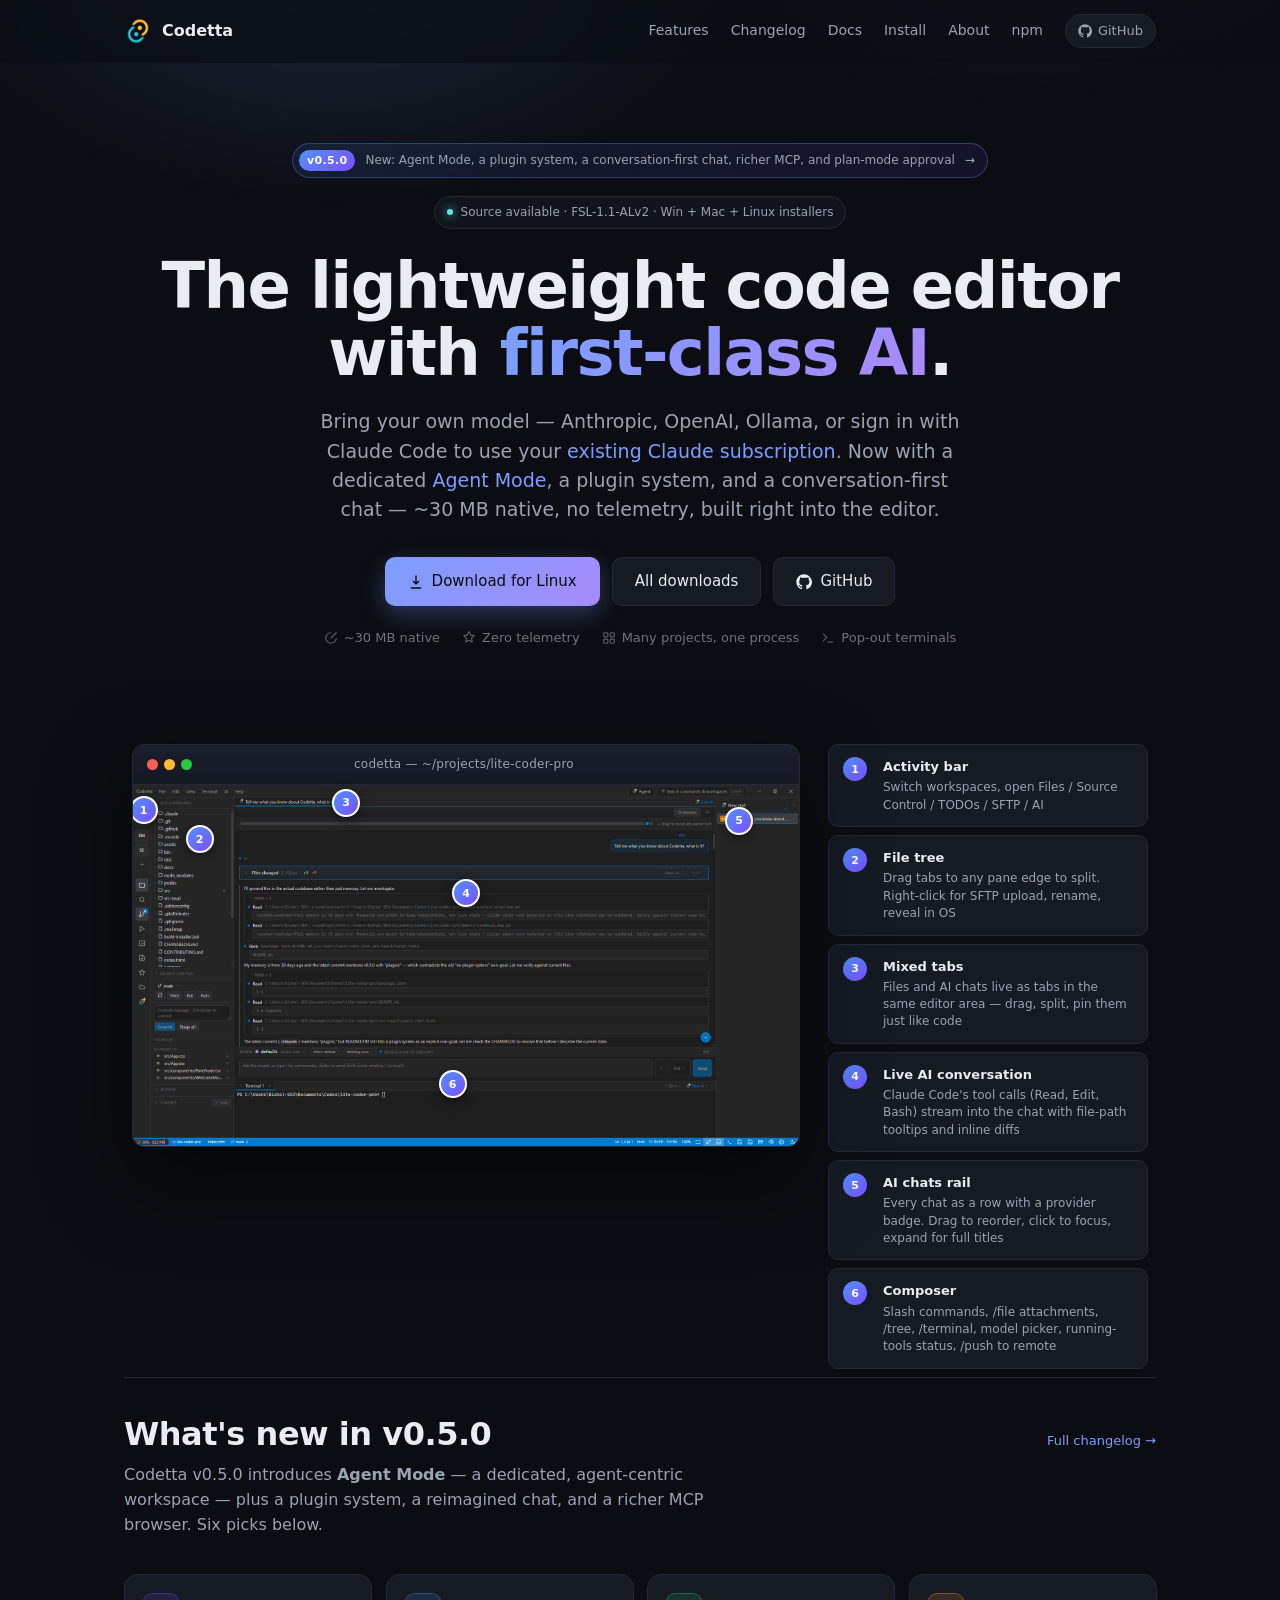
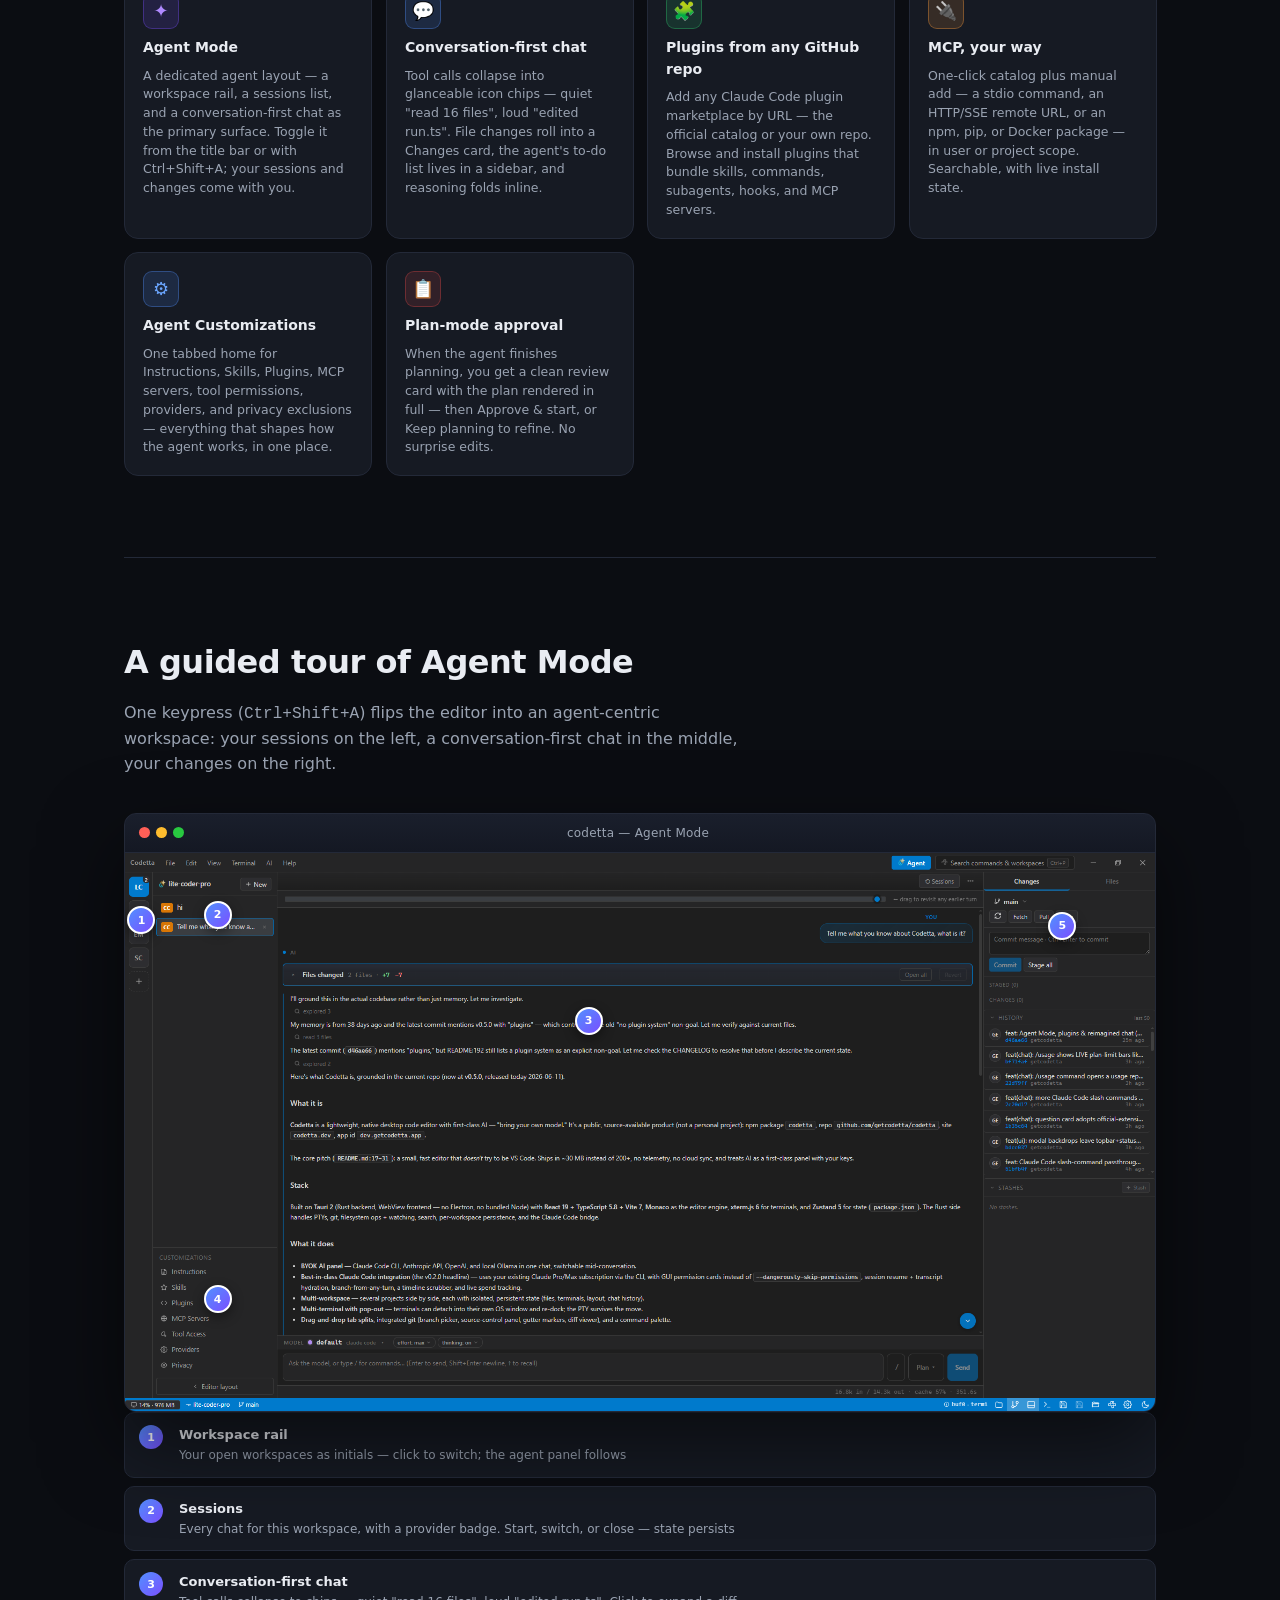
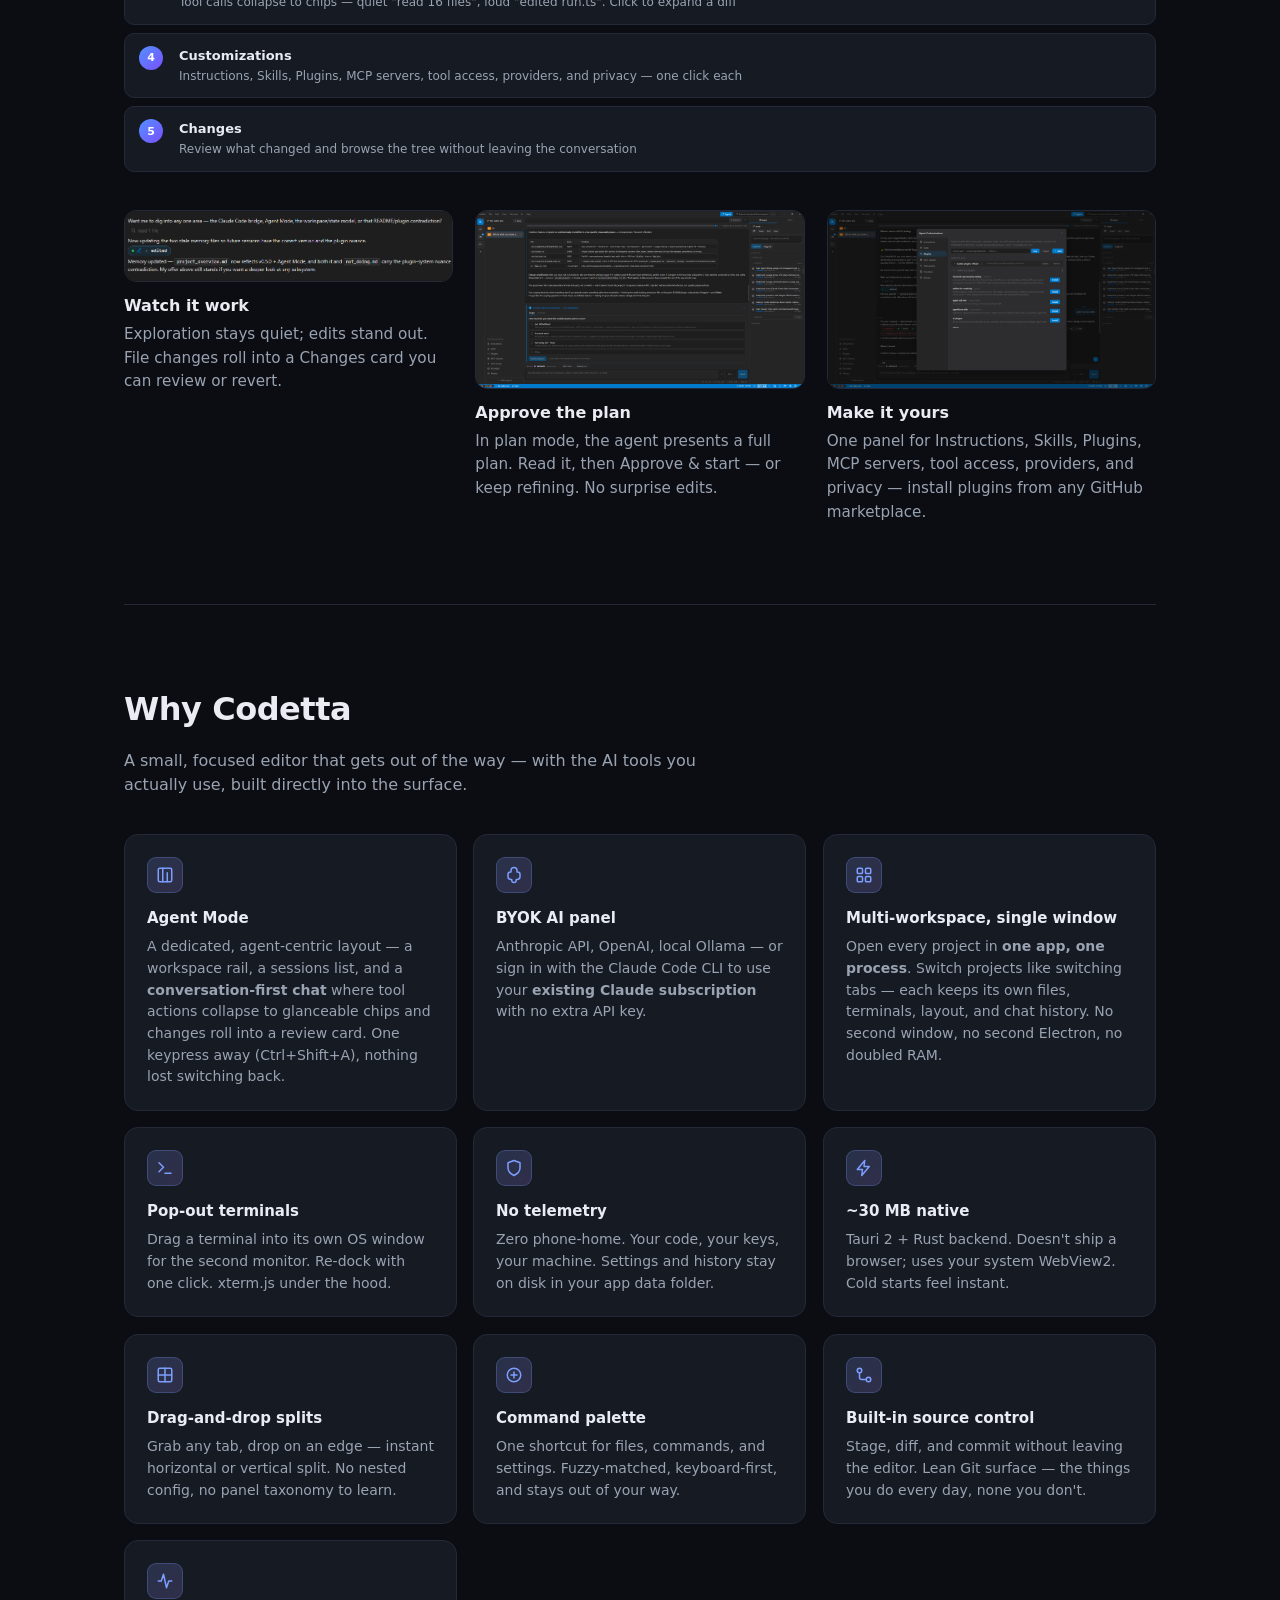
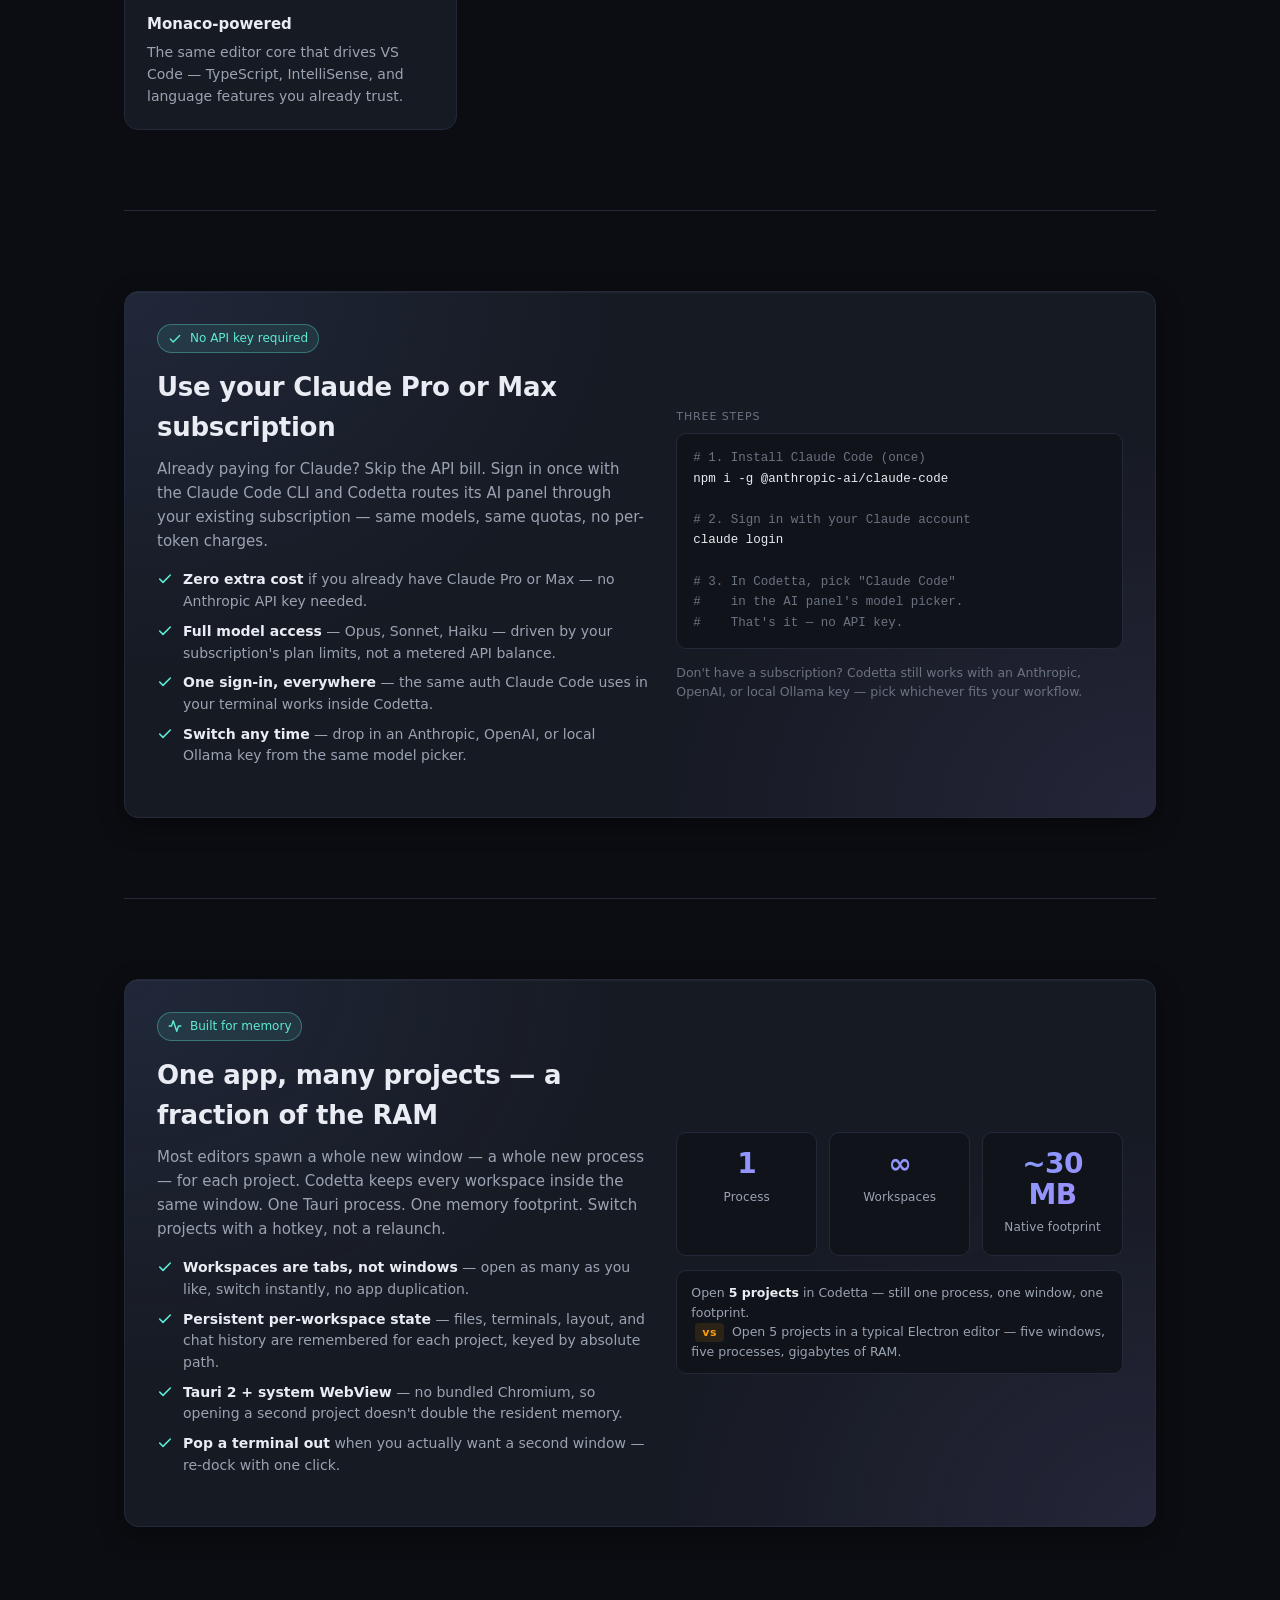
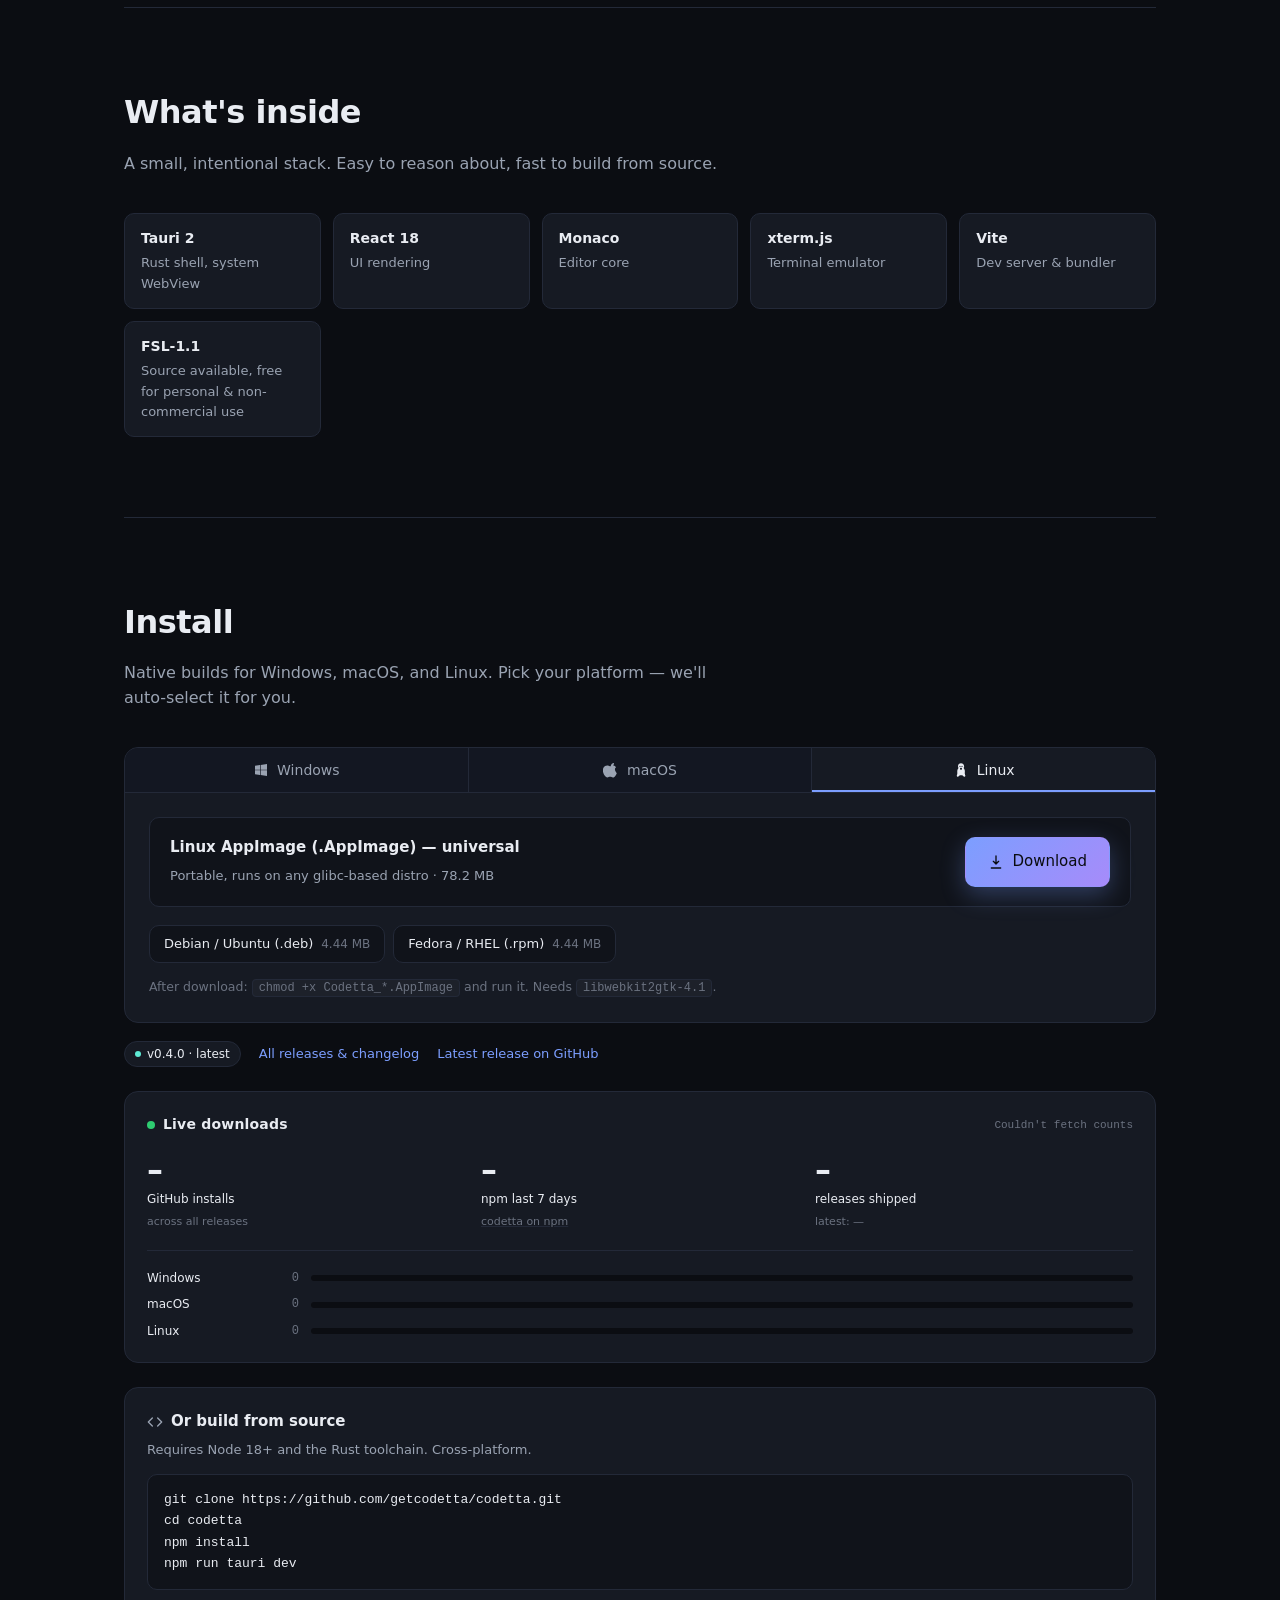
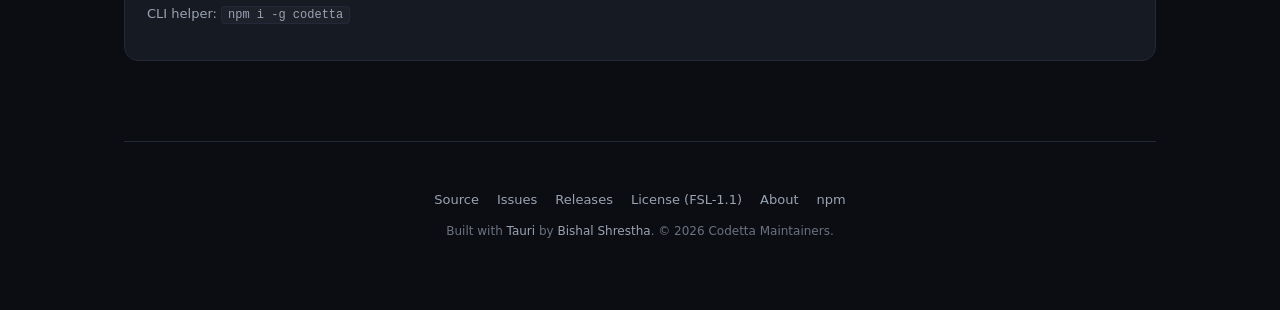
==== commit d3edd4c3: "feat: dark-mode hero screenshot Swap the homepage hero shot for a dark-theme capture (matches the da" ====
--- a/index.html
+++ b/index.html
@@ -141,7 +141,7 @@
           <button class="hero-hotspot" data-spot="3" style="--x:32%; --y:5%;" aria-label="Editor tabs (files + AI chats)"><span>3</span></button>
           <button class="hero-hotspot" data-spot="4" style="--x:50%; --y:30%;" aria-label="Live AI conversation"><span>4</span></button>
           <button class="hero-hotspot" data-spot="5" style="--x:91%; --y:10%;" aria-label="AI chats rail"><span>5</span></button>
-          <button class="hero-hotspot" data-spot="6" style="--x:50%; --y:90%;" aria-label="Composer"><span>6</span></button>
+          <button class="hero-hotspot" data-spot="6" style="--x:48%; --y:83%;" aria-label="Composer"><span>6</span></button>
           <a class="hero-shot-expand" href="/screenshots/codetta_workspace.png" target="_blank" rel="noopener" title="Open full-resolution">
             <svg viewBox="0 0 24 24" fill="none" stroke="currentColor" stroke-width="2" stroke-linecap="round" stroke-linejoin="round" aria-hidden="true">
               <path d="M15 3h6v6"/><path d="M9 21H3v-6"/><path d="M21 3l-7 7"/><path d="M3 21l7-7"/>
